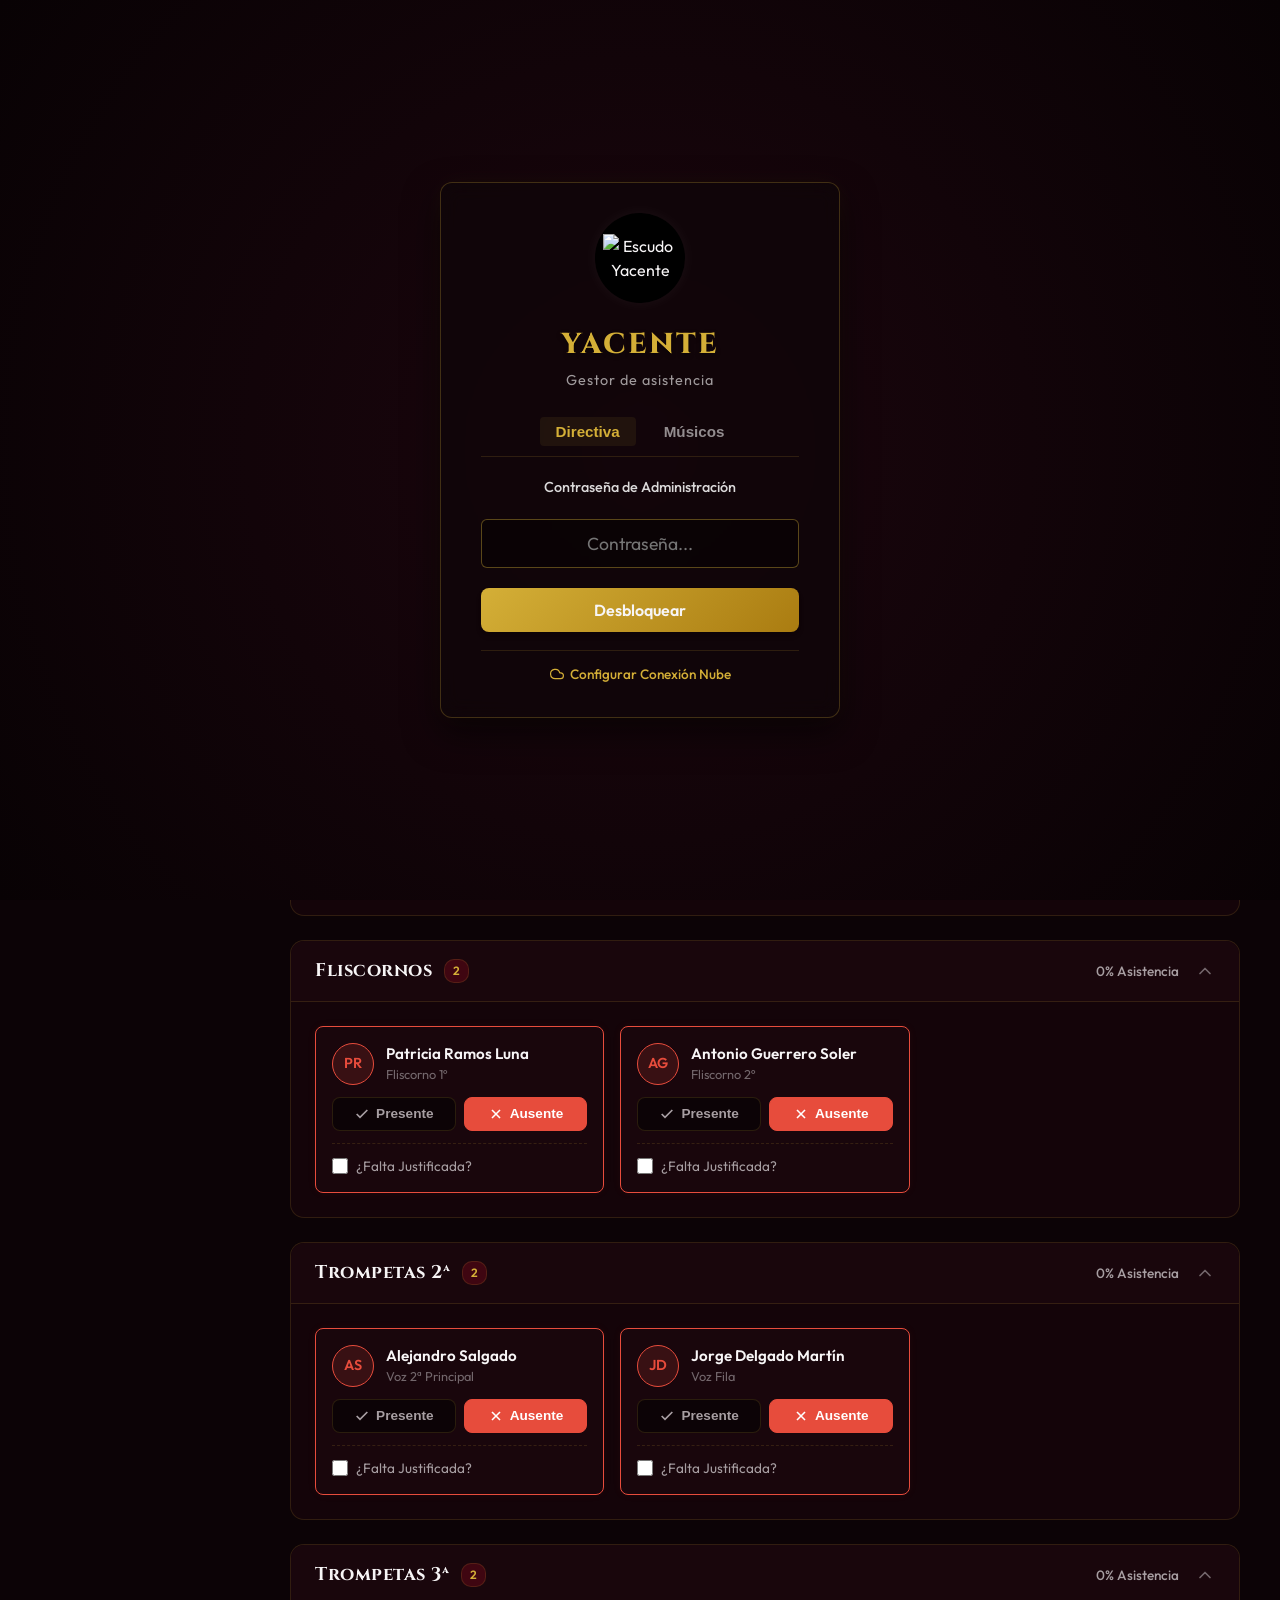
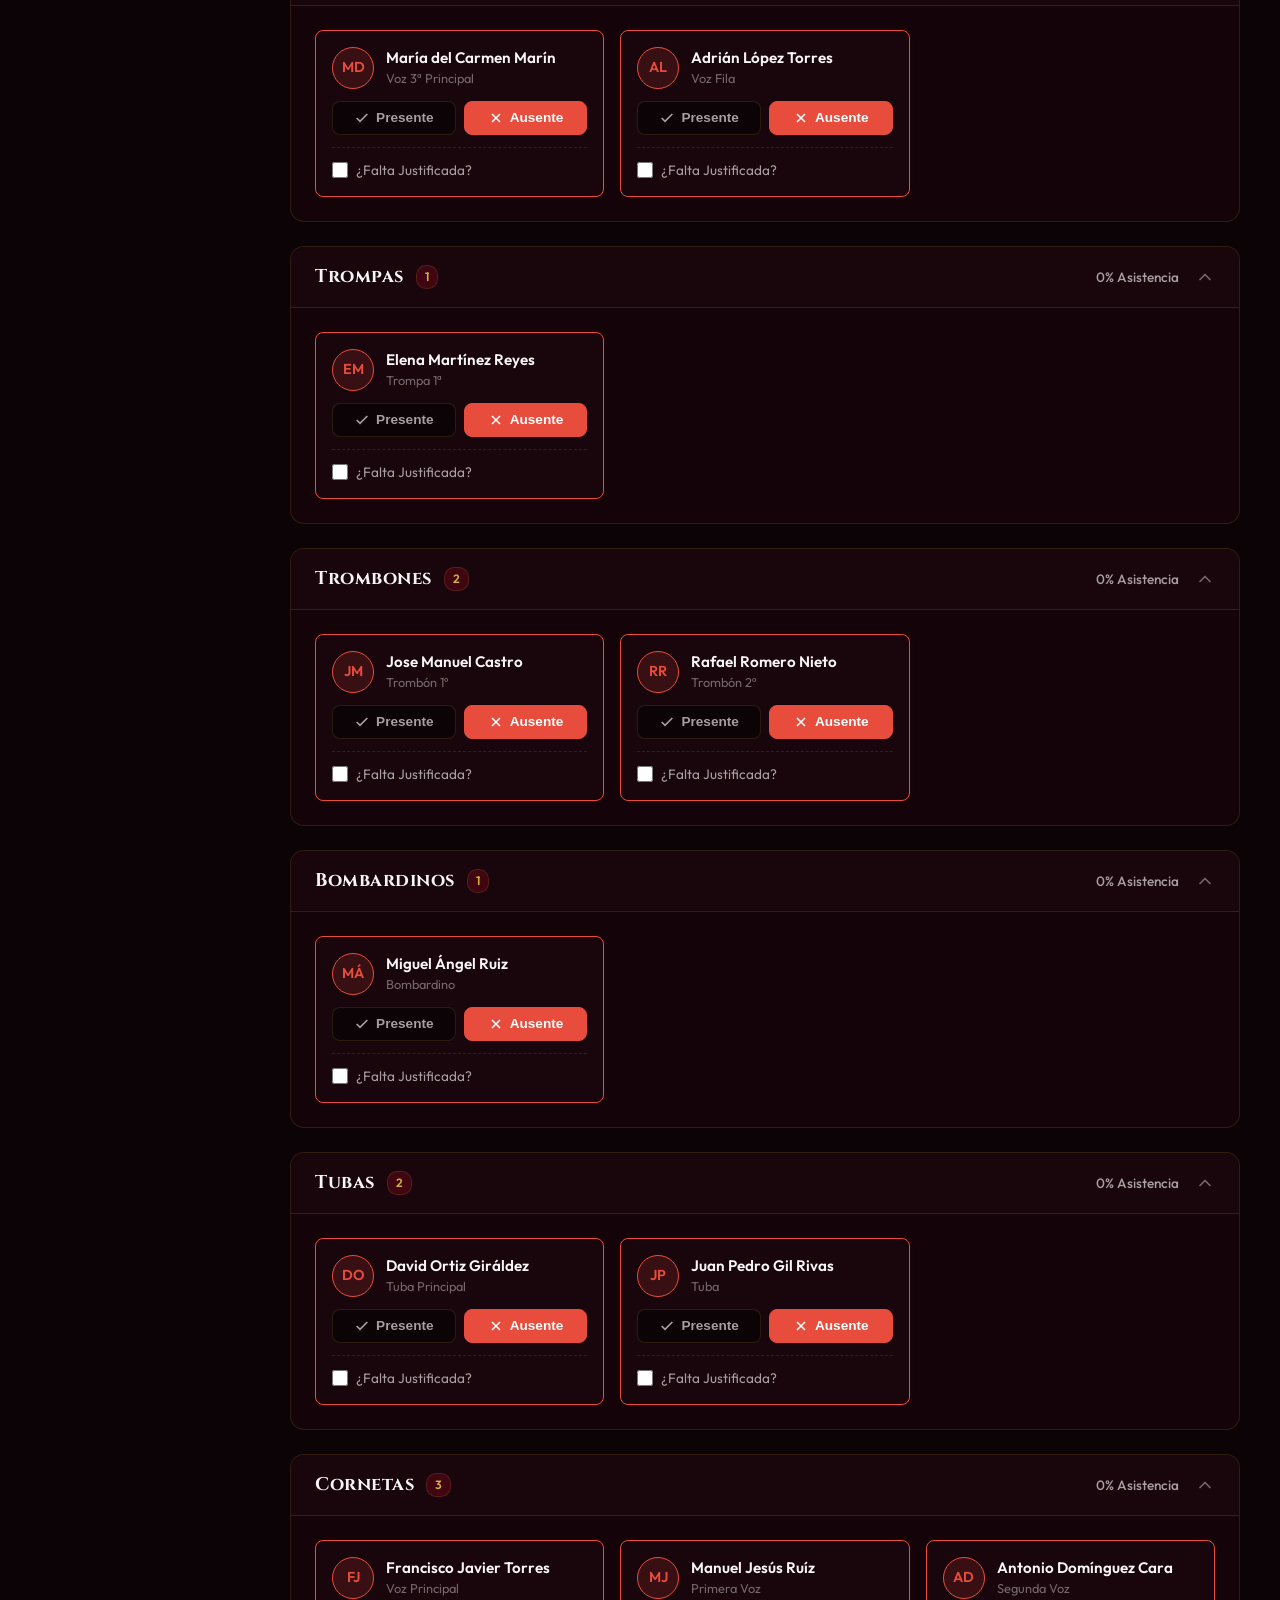
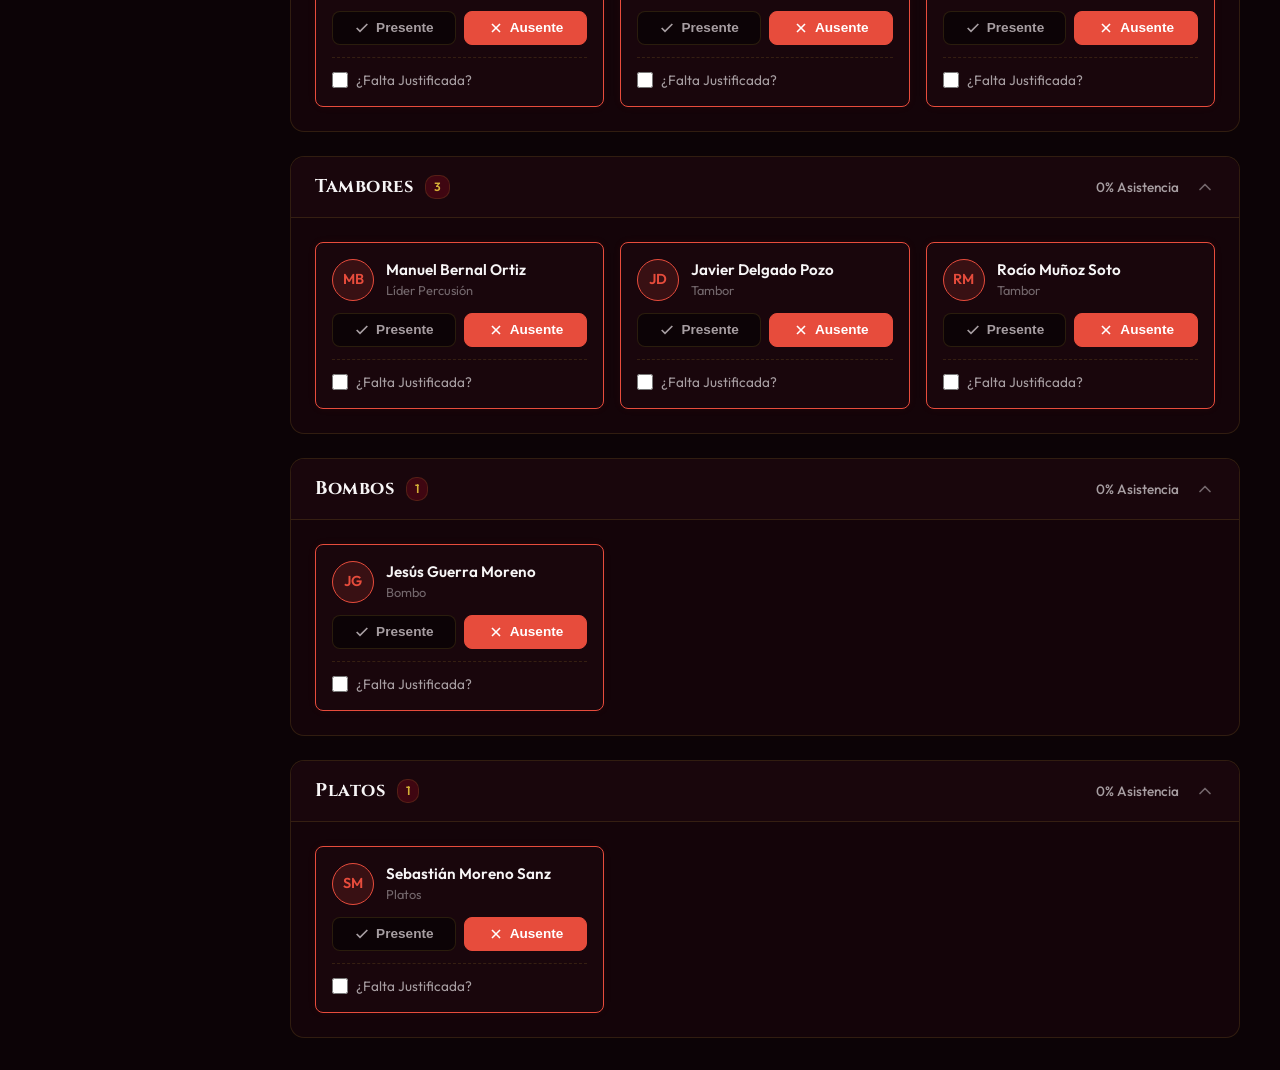
==== index.html @ 3861b9ca "Add files via upload" ====
<!DOCTYPE html>
<html lang="es">
<head>
    <meta charset="UTF-8">
    <meta name="viewport" content="width=device-width, initial-scale=1.0">
    <script>
        window.addEventListener('error', function(e) {
            if (window.location.protocol !== 'file:') {
                fetch('/log-error', {
                    method: 'POST',
                    headers: { 'Content-Type': 'text/plain' },
                    body: JSON.stringify({
                        type: 'error',
                        message: e.message,
                        source: e.filename,
                        lineno: e.lineno,
                        colno: e.colno,
                        error: e.error ? e.error.stack : null
                    })
                }).catch(function() {});
                
                function showBanner() {
                    var div = document.createElement('div');
                    div.style.position = 'fixed';
                    div.style.top = '0';
                    div.style.left = '0';
                    div.style.width = '100%';
                    div.style.backgroundColor = '#ff6b6b';
                    div.style.color = '#ffffff';
                    div.style.padding = '15px';
                    div.style.zIndex = '999999';
                    div.style.fontFamily = 'monospace';
                    div.style.fontSize = '12px';
                    div.style.boxShadow = '0 4px 10px rgba(0,0,0,0.5)';
                    div.innerHTML = '<strong>Error de JS:</strong> ' + e.message + ' en ' + e.filename + ':' + e.lineno + ':' + e.colno + '<br><pre style="margin-top:10px; max-height:150px; overflow:auto; white-space:pre-wrap;">' + (e.error ? e.error.stack : '') + '</pre>';
                    document.body.appendChild(div);
                }
                if (document.body) {
                    showBanner();
                } else {
                    window.addEventListener('DOMContentLoaded', showBanner);
                }
            }
        });
        window.addEventListener('unhandledrejection', function(e) {
            if (window.location.protocol !== 'file:') {
                fetch('/log-error', {
                    method: 'POST',
                    headers: { 'Content-Type': 'text/plain' },
                    body: JSON.stringify({
                        type: 'rejection',
                        message: 'Unhandled Rejection: ' + e.reason,
                        error: e.reason ? e.reason.stack : null
                    })
                }).catch(function() {});
                
                function showBanner() {
                    var div = document.createElement('div');
                    div.style.position = 'fixed';
                    div.style.top = '0';
                    div.style.left = '0';
                    div.style.width = '100%';
                    div.style.backgroundColor = '#e67e22';
                    div.style.color = '#ffffff';
                    div.style.padding = '15px';
                    div.style.zIndex = '999999';
                    div.style.fontFamily = 'monospace';
                    div.style.fontSize = '12px';
                    div.style.boxShadow = '0 4px 10px rgba(0,0,0,0.5)';
                    div.innerHTML = '<strong>Promesa Rechazada sin Manejar:</strong> ' + e.reason + '<br><pre style="margin-top:10px; max-height:150px; overflow:auto; white-space:pre-wrap;">' + (e.reason && e.reason.stack ? e.reason.stack : '') + '</pre>';
                    document.body.appendChild(div);
                }
                if (document.body) {
                    showBanner();
                } else {
                    window.addEventListener('DOMContentLoaded', showBanner);
                }
            }
        });
    </script>
    <title>Yacente - Gestor de asistencia</title>
    <meta name="description" content="Aplicación para la gestión integral de bandas de música de Semana Santa. Control de asistencia, plantilla y estadísticas.">
    
    <!-- PWA -->
    <link rel="manifest" href="manifest.json">
    <meta name="theme-color" content="#8B0000">
    <meta name="apple-mobile-web-app-capable" content="yes">
    <meta name="apple-mobile-web-app-status-bar-style" content="black-translucent">
    <meta name="apple-mobile-web-app-title" content="Yacente">
    <link rel="apple-touch-icon" href="icons/icon-192-rounded.png">
    <link rel="icon" type="image/png" sizes="192x192" href="icons/icon-192-rounded.png">
    <link rel="icon" type="image/png" sizes="512x512" href="icons/icon-512-rounded.png">
    
    <!-- Google Fonts -->
    <link rel="preconnect" href="https://fonts.googleapis.com">
    <link rel="preconnect" href="https://fonts.gstatic.com" crossorigin>
    <link href="https://fonts.googleapis.com/css2?family=Cinzel:wght@500;700;800&family=Outfit:wght@300;400;500;600;700&display=swap" rel="stylesheet">
    <link rel="stylesheet" href="style.css?v=233">
    
    <!-- Firebase SDK Compat -->
    <script src="https://www.gstatic.com/firebasejs/10.8.0/firebase-app-compat.js"></script>
    <script src="https://www.gstatic.com/firebasejs/10.8.0/firebase-firestore-compat.js"></script>
    <script src="https://www.gstatic.com/firebasejs/10.8.0/firebase-auth-compat.js"></script>

</head>
<body class="mobile-simplified-active">
    <!-- Pantalla de Bloqueo: Contraseña de Directiva -->
    <div id="lock-screen" class="lock-screen-overlay hidden">
        <div class="lock-card">
            <div class="lock-logo-container">
                <img src="icons/escudo.png" alt="Escudo Yacente" class="lock-logo">
            </div>
            <h2 class="lock-title">YACENTE</h2>
            <p class="lock-subtitle" id="lock-subtitle">Gestor de asistencia</p>
            
            <div class="login-tabs">
                <button type="button" class="login-tab active" id="tab-login-admin">Directiva</button>
                <button type="button" class="login-tab" id="tab-login-musico">Músicos</button>
            </div>
            
            <form id="form-lock-screen">
                <!-- Login Directiva (Admin) -->
                <div id="group-login-admin" class="login-fields-group">
                    <div class="form-group" style="margin-bottom: 20px;">
                        <label for="lock-password-input" style="color: rgba(255,255,255,0.85); text-align: center; display: block; margin-bottom: 12px; font-weight: 500;">Contraseña de Administración</label>
                        <input type="password" id="lock-password-input" placeholder="Contraseña..." required style="width: 100%; text-align: center; background-color: rgba(0,0,0,0.4); border-color: rgba(212,175,55,0.4); color: #fff; padding: 12px; font-size: 1.1rem; border-radius: 6px;">
                    </div>
                </div>

                <!-- Login Músico -->
                <div id="group-login-musico" class="login-fields-group hidden">
                    <div class="form-group" style="margin-bottom: 16px;">
                        <label for="login-musician-select" style="color: rgba(255,255,255,0.85); display: block; margin-bottom: 8px; font-weight: 500; font-size: 0.9rem;">Selecciona tu nombre</label>
                        <select id="login-musician-select" style="width: 100%; background-color: rgba(0,0,0,0.4); border: 1px solid rgba(212,175,55,0.4); color: #fff; padding: 12px; font-size: 1rem; border-radius: 6px; cursor: pointer; text-align-last: center;">
                            <option value="">-- Elige tu nombre --</option>
                        </select>
                    </div>
                    <div class="form-group" style="margin-bottom: 16px;">
                        <label for="login-musician-pin" style="color: rgba(255,255,255,0.85); display: block; margin-bottom: 8px; font-weight: 500; font-size: 0.9rem;">PIN de 4 dígitos</label>
                        <input type="password" id="login-musician-pin" maxlength="4" inputmode="numeric" placeholder="••••" style="width: 100%; text-align: center; background-color: rgba(0,0,0,0.4); border: 1px solid rgba(212,175,55,0.4); color: #fff; padding: 12px; font-size: 1.2rem; border-radius: 6px; letter-spacing: 4px;">
                    </div>
                    <div id="lock-help-msg" style="color: var(--text-muted); font-size: 0.72rem; text-align: center; margin-bottom: 12px; line-height: 1.3;">
                        Si es tu primera vez accediendo, el PIN de 4 dígitos que introduzcas se registrará como tu PIN personal.
                    </div>
                </div>

                <div id="lock-error-msg" class="lock-error hidden" style="color: #ff6b6b; font-size: 0.85rem; text-align: center; margin-bottom: 10px; font-weight: 500;">Contraseña incorrecta</div>
                
                <button type="submit" class="btn btn-primary" style="width: 100%; background: linear-gradient(135deg, #D4AF37, #AA7C11); border: none; font-weight: 600; padding: 12px; font-size: 1rem;">
                    Desbloquear
                </button>
            </form>
            <div style="margin-top: 18px; text-align: center; border-top: 1px solid rgba(212,175,55,0.15); padding-top: 12px;">
                <a href="#" id="btn-lock-configure-cloud" style="color: var(--color-gold); font-size: 0.85rem; text-decoration: none; font-weight: 500; display: inline-flex; align-items: center; justify-content: center; gap: 6px; transition: color 0.2s ease;">
                    <svg viewBox="0 0 24 24" width="14" height="14" fill="none" stroke="currentColor" stroke-width="2" stroke-linecap="round" stroke-linejoin="round" style="display: block;">
                        <path d="M18 10h-1.26A8 8 0 1 0 9 20h9a5 5 0 0 0 0-10z"></path>
                    </svg>
                    <span>Configurar Conexión Nube</span>
                </a>
            </div>
        </div>
    </div>
    <!-- App Container -->
    <div class="app-container">
        <!-- Sidebar Navigation -->
        <aside class="sidebar">
            <div class="sidebar-header">
                <div class="logo-icon">
                    <img src="icons/escudo.png" alt="Escudo Yacente" style="width: 85%; height: 85%; object-fit: contain;">
                </div>
                <div class="logo-text">
                    <h1>Yacente</h1>
                    <span>Registro de actividad</span>
                </div>
            </div>

            <nav class="sidebar-nav">
                <a href="#" class="nav-item active" data-target="section-pasar-lista">
                    <svg viewBox="0 0 24 24" width="20" height="20" fill="none" stroke="currentColor" stroke-width="2" stroke-linecap="round" stroke-linejoin="round">
                        <path d="M9 11l3 3L22 4"></path>
                        <path d="M21 12v7a2 2 0 0 1-2 2H5a2 2 0 0 1-2-2V5a2 2 0 0 1 2-2h11"></path>
                    </svg>
                    <span>Pasar Lista</span>
                </a>
                <a href="#" class="nav-item" data-target="section-calendario">
                    <svg viewBox="0 0 24 24" width="20" height="20" fill="none" stroke="currentColor" stroke-width="2" stroke-linecap="round" stroke-linejoin="round">
                        <rect x="3" y="4" width="18" height="18" rx="2" ry="2"></rect>
                        <line x1="16" y1="2" x2="16" y2="6"></line>
                        <line x1="8" y1="2" x2="8" y2="6"></line>
                        <line x1="3" y1="10" x2="21" y2="10"></line>
                    </svg>
                    <span>Calendario</span>
                </a>
                <a href="#" class="nav-item" data-target="section-ensayos">
                    <svg viewBox="0 0 24 24" width="20" height="20" fill="none" stroke="currentColor" stroke-width="2" stroke-linecap="round" stroke-linejoin="round">
                        <circle cx="12" cy="12" r="10"></circle>
                        <polyline points="12 6 12 12 16 14"></polyline>
                    </svg>
                    <span>Ensayos</span>
                </a>
                <a href="#" class="nav-item" data-target="section-actuaciones">
                    <svg viewBox="0 0 24 24" width="20" height="20" fill="none" stroke="currentColor" stroke-width="2" stroke-linecap="round" stroke-linejoin="round">
                        <polygon points="12 2 15.09 8.26 22 9.27 17 14.14 18.18 21.02 12 17.77 5.82 21.02 7 14.14 2 9.27 8.91 8.26 12 2"></polygon>
                    </svg>
                    <span>Actuaciones</span>
                </a>
                <a href="#" class="nav-item" data-target="section-plantilla">
                    <svg viewBox="0 0 24 24" width="20" height="20" fill="none" stroke="currentColor" stroke-width="2" stroke-linecap="round" stroke-linejoin="round">
                        <path d="M17 21v-2a4 4 0 0 0-4-4H5a4 4 0 0 0-4 4v2"></path>
                        <circle cx="9" cy="7" r="4"></circle>
                        <path d="M23 21v-2a4 4 0 0 0-3-3.87"></path>
                        <path d="M16 3.13a4 4 0 0 1 0 7.75"></path>
                    </svg>
                    <span>Plantilla</span>
                </a>
                <a href="#" class="nav-item" data-target="section-marchas">
                    <svg viewBox="0 0 24 24" width="20" height="20" fill="none" stroke="currentColor" stroke-width="2" stroke-linecap="round" stroke-linejoin="round">
                        <path d="M9 18V5l12-2v13"></path>
                        <circle cx="6" cy="18" r="3"></circle>
                        <circle cx="18" cy="16" r="3"></circle>
                    </svg>
                    <span>Repertorio</span>
                </a>
                <a href="#" class="nav-item" data-target="section-estadisticas">
                    <svg viewBox="0 0 24 24" width="20" height="20" fill="none" stroke="currentColor" stroke-width="2" stroke-linecap="round" stroke-linejoin="round">
                        <line x1="18" y1="20" x2="18" y2="10"></line>
                        <line x1="12" y1="20" x2="12" y2="4"></line>
                        <line x1="6" y1="20" x2="6" y2="14"></line>
                    </svg>
                    <span>Estadísticas</span>
                </a>
                <a href="#" class="nav-item" data-target="section-ajustes">
                    <svg viewBox="0 0 24 24" width="20" height="20" fill="none" stroke="currentColor" stroke-width="2" stroke-linecap="round" stroke-linejoin="round">
                        <circle cx="12" cy="12" r="3"></circle>
                        <path d="M19.4 15a1.65 1.65 0 0 0 .33 1.82l.06.06a2 2 0 1 1-2.83 2.83l-.06-.06a1.65 1.65 0 0 0-1.82-.33 1.65 1.65 0 0 0-1 1.51V21a2 2 0 0 1-4 0v-.09A1.65 1.65 0 0 0 9 19.4a1.65 1.65 0 0 0-1.82.33l-.06.06a2 2 0 1 1-2.83-2.83l.06-.06a1.65 1.65 0 0 0 .33-1.82 1.65 1.65 0 0 0-1.51-1H3a2 2 0 0 1 0-4h.09A1.65 1.65 0 0 0 4.6 9a1.65 1.65 0 0 0-.33-1.82l-.06-.06a2 2 0 1 1 2.83-2.83l.06.06a1.65 1.65 0 0 0 1.82.33H9a1.65 1.65 0 0 0 1-1.51V3a2 2 0 0 1 4 0v.09a1.65 1.65 0 0 0 1 1.51 1.65 1.65 0 0 0 1.82-.33l.06-.06a2 2 0 1 1 2.83 2.83l-.06.06a1.65 1.65 0 0 0-.33 1.82V9a1.65 1.65 0 0 0 1.51 1H21a2 2 0 0 1 0 4h-.09a1.65 1.65 0 0 0-1.51 1z"></path>
                    </svg>
                    <span>Ajustes</span>
                </a>
                <a href="#" class="nav-item" id="btn-logout-nav-admin" style="color: var(--color-absent);">
                    <svg viewBox="0 0 24 24" width="20" height="20" fill="none" stroke="currentColor" stroke-width="2" stroke-linecap="round" stroke-linejoin="round">
                        <path d="M9 21H5a2 2 0 0 1-2-2V5a2 2 0 0 1 2-2h4"></path>
                        <polyline points="16 17 21 12 16 7"></polyline>
                        <line x1="21" y1="12" x2="9" y2="12"></line>
                    </svg>
                    <span>Salir</span>
                </a>
            </nav>

            <div class="sidebar-footer">
                <div class="theme-toggle">
                    <span class="theme-toggle-label">Modo Oscuro</span>
                    <label class="switch">
                        <input type="checkbox" id="theme-switch" checked>
                        <span class="slider round"></span>
                    </label>
                </div>
                <button id="btn-logout-sidebar-admin" class="btn btn-secondary btn-sm" style="width: 100%; display: flex; align-items: center; justify-content: center; gap: 8px; color: var(--color-absent); border-color: rgba(231,76,60,0.25); background: rgba(231,76,60,0.05); margin-bottom: 12px; font-size: 0.8rem; font-weight: 600; padding: 8px 12px; border-radius: 6px; cursor: pointer; transition: all 0.2s ease;">
                    <svg viewBox="0 0 24 24" width="14" height="14" fill="none" stroke="currentColor" stroke-width="2" stroke-linecap="round" stroke-linejoin="round" style="margin: 0;">
                        <path d="M9 21H5a2 2 0 0 1-2-2V5a2 2 0 0 1 2-2h4"></path>
                        <polyline points="16 17 21 12 16 7"></polyline>
                        <line x1="21" y1="12" x2="9" y2="12"></line>
                    </svg>
                    Cerrar Sesión
                </button>
                <div class="app-version">v1.2.0</div>
            </div>
        </aside>

        <!-- Main Content Wrapper -->
        <main class="main-content">
            <!-- Header -->
            <header class="content-header">
                <div class="header-title-container" style="display: flex; align-items: center; gap: 24px; flex-wrap: wrap;">
                    <div>
                        <h2 id="page-title" style="margin: 0;">Asistencia</h2>
                        <p id="page-subtitle" class="text-muted" style="margin: 4px 0 0 0;">Control diario de músicos por sección</p>
                    </div>
                    
                    <!-- Candle Easter Egg / Tribute -->
                    <div id="candle-tribute-container" class="hidden" style="position: relative; width: 50px; height: 100px; display: inline-flex; align-items: center; justify-content: center; flex-shrink: 0;">
                        <svg id="candle-icon" viewBox="0 0 40 80" width="50" height="100" style="cursor: pointer; overflow: visible; filter: drop-shadow(0 2px 8px rgba(0,0,0,0.6)); flex-shrink: 0;">
                            <defs>
                                <linearGradient id="wax-grad" x1="0%" y1="0%" x2="100%" y2="0%">
                                    <stop offset="0%" stop-color="#fff8eb"/>
                                    <stop offset="30%" stop-color="#fffdf7"/>
                                    <stop offset="70%" stop-color="#fffaed"/>
                                    <stop offset="100%" stop-color="#ebd5b0"/>
                                </linearGradient>
                                <radialGradient id="flame-glow" cx="50%" cy="50%" r="50%">
                                    <stop offset="0%" stop-color="rgba(255, 240, 200, 1)"/>
                                    <stop offset="40%" stop-color="rgba(255, 140, 0, 0.8)"/>
                                    <stop offset="100%" stop-color="rgba(255, 80, 0, 0)"/>
                                </radialGradient>
                                <radialGradient id="flame-grad" cx="50%" cy="50%" r="50%">
                                    <stop offset="0%" stop-color="#ffffff"/>
                                    <stop offset="35%" stop-color="#fffae0"/>
                                    <stop offset="70%" stop-color="#ffbc00"/>
                                    <stop offset="100%" stop-color="#ff3c00"/>
                                </radialGradient>
                            </defs>
                            <!-- Glowing halo behind flame when lit -->
                            <circle id="flame-halo" class="hidden" cx="20" cy="18" r="30" fill="url(#flame-glow)" opacity="0.8" style="mix-blend-mode: screen; transition: opacity 0.5s ease;"/>
                            <!-- Candle Body (Wax) -->
                            <rect x="14" y="35" width="12" height="45" rx="3" fill="url(#wax-grad)" stroke="#d4af37" stroke-width="1.5"/>
                            <!-- Wick -->
                            <line x1="20" y1="35" x2="20" y2="28" stroke="#222" stroke-width="2" stroke-linecap="round"/>
                            <!-- Candle Flame -->
                            <path id="candle-flame" class="hidden" d="M20,4 Q26,14 20,28 Q14,14 20,4 Z" fill="url(#flame-grad)" style="filter: drop-shadow(0 0 6px #ff7700); transform-origin: 20px 28px; animation: flicker 1.8s infinite alternate ease-in-out;"/>
                        </svg>
                        <div id="candle-tribute-phrase" class="hidden tribute-phrase-box">
                            El esfuerzo invisible de hoy, es el éxito visible del mañana
                        </div>
                    </div>
                </div>
                <div class="header-actions" style="display: flex; align-items: center; gap: 10px; flex-wrap: wrap;">
                    <!-- Date Selector (Only visible in Pasar Lista) -->
                    <div class="date-picker-container" id="header-date-container">
                        <svg class="calendar-icon" viewBox="0 0 24 24" width="16" height="16" fill="none" stroke="currentColor" stroke-width="2">
                            <rect x="3" y="4" width="18" height="18" rx="2" ry="2"></rect>
                            <line x1="16" y1="2" x2="16" y2="6"></line>
                            <line x1="8" y1="2" x2="8" y2="6"></line>
                            <line x1="3" y1="10" x2="21" y2="10"></line>
                        </svg>
                        <input type="date" id="attendance-date" class="date-input">
                    </div>
                    <select id="attendance-session-select" class="filter-select hidden" style="height: 38px; border-radius: 6px; border-color: var(--border-color); background-color: var(--bg-secondary); color: var(--text-primary); font-size: 0.8rem; padding: 0 10px; width: auto; max-width: 160px; margin: 0; outline: none; box-shadow: var(--shadow-sm); cursor: pointer;">
                        <!-- Populated dynamically by JS -->
                    </select>
                    <span id="attendance-session-badge" style="padding: 6px 12px; border-radius: 6px; font-size: 0.8rem; font-weight: 600; display: inline-flex; align-items: center; justify-content: center; height: 38px; border: 1px solid var(--border-color); background-color: var(--bg-secondary); color: var(--text-primary); box-sizing: border-box; transition: all 0.2s ease;">
                        Cargando...
                    </span>
                    <button id="btn-configure-session" class="btn btn-secondary btn-sm" style="width: 38px; height: 38px; border-radius: 6px; display: inline-flex; align-items: center; justify-content: center; padding: 0; margin: 0; border-color: rgba(212, 175, 55, 0.25); color: var(--color-gold);" title="Configurar Sesión">
                        <svg viewBox="0 0 24 24" width="16" height="16" fill="none" stroke="currentColor" stroke-width="2" style="margin: 0;">
                            <path d="M12 20h9"></path>
                            <path d="M16.5 3.5a2.121 2.121 0 1 1 3 3L7 19l-4 1 1-4L16.5 3.5z"></path>
                        </svg>
                    </button>
                </div>
            </header>

            <!-- Section: Pasar Lista -->
            <section id="section-pasar-lista" class="app-section active">
                <!-- Stats Summary Ribbon -->
                <div class="stats-ribbon">
                    <div class="stat-card">
                        <div class="stat-icon present">
                            <svg viewBox="0 0 24 24" width="24" height="24" fill="none" stroke="currentColor" stroke-width="2">
                                <path d="M22 11.08V12a10 10 0 1 1-5.93-9.14"></path>
                                <polyline points="22 4 12 14.01 9 11.01"></polyline>
                            </svg>
                        </div>
                        <div class="stat-info">
                            <span class="stat-value" id="stats-present">0</span>
                            <span class="stat-label">Presentes</span>
                        </div>
                    </div>
                    <div class="stat-card">
                        <div class="stat-icon absent-unjustified">
                            <svg viewBox="0 0 24 24" width="24" height="24" fill="none" stroke="currentColor" stroke-width="2">
                                <circle cx="12" cy="12" r="10"></circle>
                                <line x1="15" y1="9" x2="9" y2="15"></line>
                                <line x1="9" y1="9" x2="15" y2="15"></line>
                            </svg>
                        </div>
                        <div class="stat-info">
                            <span class="stat-value" id="stats-absent-unjustified">0</span>
                            <span class="stat-label">Ausencias No Just.</span>
                        </div>
                    </div>
                    <div class="stat-card">
                        <div class="stat-icon absent-justified">
                            <svg viewBox="0 0 24 24" width="24" height="24" fill="none" stroke="currentColor" stroke-width="2">
                                <path d="M10.29 3.86L1.82 18a2 2 0 0 0 1.71 3h16.94a2 2 0 0 0 1.71-3L13.71 3.86a2 2 0 0 0-3.42 0z"></path>
                                <line x1="12" y1="9" x2="12" y2="13"></line>
                                <line x1="12" y1="17" x2="12.01" y2="17"></line>
                            </svg>
                        </div>
                        <div class="stat-info">
                            <span class="stat-value" id="stats-absent-justified">0</span>
                            <span class="stat-label">Justificadas</span>
                        </div>
                    </div>
                    <div class="stat-card">
                        <div class="stat-icon ratio">
                            <svg viewBox="0 0 24 24" width="24" height="24" fill="none" stroke="currentColor" stroke-width="2">
                                <circle cx="12" cy="12" r="10"></circle>
                                <polyline points="12 6 12 12 16 14"></polyline>
                            </svg>
                        </div>
                        <div class="stat-info">
                            <span class="stat-value" id="stats-ratio">0%</span>
                            <span class="stat-label">Ratio de Asistencia</span>
                        </div>
                    </div>
                </div>

                <!-- Filters & Search Toolbar -->
                <div class="toolbar">
                    <div class="search-box">
                        <svg class="search-icon" viewBox="0 0 24 24" width="16" height="16" fill="none" stroke="currentColor" stroke-width="2">
                            <circle cx="11" cy="11" r="8"></circle>
                            <line x1="21" y1="21" x2="16.65" y2="16.65"></line>
                        </svg>
                        <input type="text" id="search-musician" placeholder="Buscar músico por nombre o instrumento...">
                    </div>
                    <div class="toolbar-actions">
                        <button id="btn-collapse-all" class="btn btn-secondary btn-sm">Colapsar todo</button>
                        <button id="btn-expand-all" class="btn btn-secondary btn-sm">Expandir todo</button>
                        <button id="btn-reset-attendance" class="btn btn-secondary btn-sm" style="color: var(--color-absent);">Resetear Lista</button>

                    </div>
                </div>

                <!-- Marchas Ensayadas Hoy Container -->
                <div class="card" id="rehearsal-marchas-card" style="margin-bottom: 24px; padding: 16px;">
                    <div style="display: flex; justify-content: space-between; align-items: center; margin-bottom: 12px; flex-wrap: wrap; gap: 10px;">
                        <h3 style="margin: 0; font-family: inherit; font-size: 1.05rem; display: flex; align-items: center; gap: 8px; color: var(--color-gold);">
                            <svg viewBox="0 0 24 24" width="18" height="18" fill="none" stroke="currentColor" stroke-width="2" stroke-linecap="round" stroke-linejoin="round">
                                <path d="M9 18V5l12-2v13"></path>
                                <circle cx="6" cy="18" r="3"></circle>
                                <circle cx="18" cy="16" r="3"></circle>
                            </svg>
                            Marchas ensayadas
                        </h3>
                        <div style="display: flex; gap: 8px; align-items: center; min-width: 280px; flex: 1; max-width: 450px;">
                            <select id="select-add-marcha-today" class="filter-select" style="margin: 0; flex: 1; font-size: 0.85rem; padding: 6px 12px; height: 38px; border-radius: 6px;">
                                <option value="" disabled selected>Selecciona marcha ensayada...</option>
                                <!-- Populated dynamically -->
                            </select>
                            <button id="btn-add-marcha-today" class="btn btn-primary" style="padding: 0 16px; font-size: 0.85rem; height: 38px; border-radius: 6px; display: inline-flex; align-items: center; justify-content: center;">Añadir</button>
                        </div>
                    </div>
                    
                    <div id="rehearsal-marchas-list" style="display: flex; flex-wrap: wrap; gap: 8px; align-items: center; min-height: 32px;">
                        <!-- List of badges representing marchas ensayadas -->
                        <span class="text-muted" style="font-size: 0.85rem; font-style: italic;">No se han registrado marchas para el día de hoy. Elige una del repertorio y añádela.</span>
                    </div>
                </div>

                <!-- Musicians Attendance Container (Grouped by Instrument) -->
                <div id="instruments-container" class="instruments-grid-wrapper">
                    <div class="loading-state">
                        <div class="spinner"></div>
                        <p>Cargando plantilla...</p>
                    </div>
                </div>
            </section>

            <!-- Section: Ensayos -->
            <section id="section-ensayos" class="app-section">
                <div class="toolbar">
                    <h3 style="font-family: inherit; font-size: 1.15rem; margin-bottom: 0;">Historial de Ensayos Registrados</h3>
                    <button class="btn btn-primary" id="btn-add-rehearsal">
                        <svg viewBox="0 0 24 24" width="16" height="16" fill="none" stroke="currentColor" stroke-width="2" style="margin-right: 8px;">
                            <line x1="12" y1="5" x2="12" y2="19"></line>
                            <line x1="5" y1="12" x2="19" y2="12"></line>
                        </svg>
                        Crear Ensayo
                    </button>
                </div>

                <!-- Filtros de Ensayos -->
                <div class="period-filter-card" style="margin-bottom: 16px;">
                    <div class="filter-header">
                        <svg viewBox="0 0 24 24" width="18" height="18" fill="none" stroke="currentColor" stroke-width="2">
                            <polygon points="22 3 2 3 10 12.46 10 19 14 21 14 12.46 22 3"></polygon>
                        </svg>
                        <span>Filtros</span>
                    </div>
                    <div class="filter-controls">
                        <div class="filter-control-group">
                            <label for="rehearsals-filter-year">Año</label>
                            <select id="rehearsals-filter-year" class="filter-select">
                                <option value="all">Todos</option>
                                <option value="2025">2025</option>
                                <option value="2026" selected>2026</option>
                            </select>
                        </div>
                        <div class="filter-control-group">
                            <label for="rehearsals-filter-month">Mes</label>
                            <select id="rehearsals-filter-month" class="filter-select">
                                <option value="all" selected>Todos</option>
                                <option value="0">Enero</option>
                                <option value="1">Febrero</option>
                                <option value="2">Marzo</option>
                                <option value="3">Abril</option>
                                <option value="4">Mayo</option>
                                <option value="5">Junio</option>
                                <option value="6">Julio</option>
                                <option value="7">Agosto</option>
                                <option value="8">Septiembre</option>
                                <option value="9">Octubre</option>
                                <option value="10">Noviembre</option>
                                <option value="11">Diciembre</option>
                            </select>
                        </div>
                    </div>
                </div>

                <div class="card card-table">
                    <div class="table-responsive">
                        <table class="data-table">
                            <thead>
                                <tr>
                                    <th style="white-space: nowrap;">Fecha</th>
                                    <th style="white-space: nowrap;">Lugar</th>
                                    <th style="white-space: nowrap;">Tipo</th>
                                    <th>Músicos Presentes</th>
                                    <th>Ausencias</th>
                                    <th>% Asistencia</th>
                                    <th>Acciones</th>
                                </tr>
                            </thead>
                            <tbody id="ensayos-table-body">
                                <!-- Dynamic rows -->
                            </tbody>
                        </table>
                    </div>
                    <div id="ensayos-empty" class="empty-state hidden">
                        <p class="text-muted">No se han registrado ensayos. Haz clic en "Crear Ensayo" para iniciar uno.</p>
                    </div>
                </div>
            </section>

            <!-- Section: Actuaciones -->
            <section id="section-actuaciones" class="app-section">
                <div class="toolbar">
                    <h3 style="font-family: inherit; font-size: 1.15rem; margin-bottom: 0;">Historial de Actuaciones</h3>
                    <button class="btn btn-primary" id="btn-add-actuacion">
                        <svg viewBox="0 0 24 24" width="16" height="16" fill="none" stroke="currentColor" stroke-width="2" style="margin-right: 8px;">
                            <line x1="12" y1="5" x2="12" y2="19"></line>
                            <line x1="5" y1="12" x2="19" y2="12"></line>
                        </svg>
                        Crear Actuación
                    </button>
                </div>

                <!-- Filtros de Actuaciones -->
                <div class="period-filter-card" style="margin-bottom: 16px;">
                    <div class="filter-header">
                        <svg viewBox="0 0 24 24" width="18" height="18" fill="none" stroke="currentColor" stroke-width="2">
                            <polygon points="22 3 2 3 10 12.46 10 19 14 21 14 12.46 22 3"></polygon>
                        </svg>
                        <span>Filtros</span>
                    </div>
                    <div class="filter-controls">
                        <div class="filter-control-group">
                            <label for="actuaciones-filter-year">Año</label>
                            <select id="actuaciones-filter-year" class="filter-select">
                                <option value="all">Todos</option>
                                <option value="2025">2025</option>
                                <option value="2026" selected>2026</option>
                            </select>
                        </div>
                        <div class="filter-control-group">
                            <label for="actuaciones-filter-month">Mes</label>
                            <select id="actuaciones-filter-month" class="filter-select">
                                <option value="all" selected>Todos</option>
                                <option value="0">Enero</option>
                                <option value="1">Febrero</option>
                                <option value="2">Marzo</option>
                                <option value="3">Abril</option>
                                <option value="4">Mayo</option>
                                <option value="5">Junio</option>
                                <option value="6">Julio</option>
                                <option value="7">Agosto</option>
                                <option value="8">Septiembre</option>
                                <option value="9">Octubre</option>
                                <option value="10">Noviembre</option>
                                <option value="11">Diciembre</option>
                            </select>
                        </div>
                    </div>
                </div>

                <div class="card card-table">
                    <div class="table-responsive">
                        <table class="data-table">
                            <thead>
                                <tr>
                                    <th style="white-space: nowrap;">Fecha</th>
                                    <th style="white-space: nowrap;">Actuación</th>
                                    <th style="white-space: nowrap;">Músicos</th>
                                    <th style="white-space: nowrap;">Ausencias</th>
                                    <th style="white-space: nowrap;">% Asistencia</th>
                                    <th style="white-space: nowrap;">Acciones</th>
                                </tr>
                            </thead>
                            <tbody id="actuaciones-table-body">
                                <!-- Dynamic rows -->
                            </tbody>
                        </table>
                    </div>
                    <div id="actuaciones-empty" class="empty-state hidden">
                        <p class="text-muted">No se han registrado actuaciones. Haz clic en "Crear Actuación" para registrar una.</p>
                    </div>
                </div>
            </section>

            <!-- Section: Plantilla -->
            <section id="section-plantilla" class="app-section">
                <div class="toolbar">
                    <div class="search-box">
                        <svg class="search-icon" viewBox="0 0 24 24" width="16" height="16" fill="none" stroke="currentColor" stroke-width="2">
                            <circle cx="11" cy="11" r="8"></circle>
                            <line x1="21" y1="21" x2="16.65" y2="16.65"></line>
                        </svg>
                        <input type="text" id="search-plantilla" placeholder="Buscar en plantilla...">
                    </div>
                    <button class="btn btn-primary" id="btn-add-musician">
                        <svg viewBox="0 0 24 24" width="16" height="16" fill="none" stroke="currentColor" stroke-width="2" style="margin-right: 8px;">
                            <line x1="12" y1="5" x2="12" y2="19"></line>
                            <line x1="5" y1="12" x2="19" y2="12"></line>
                        </svg>
                        Añadir Músico
                    </button>
                </div>

                <!-- Plantilla Grouped Container (Grouped by Voice Section) -->
                <div id="plantilla-grouped-container" class="plantilla-groups-wrapper">
                    <!-- Dynamic grouped blocks will be generated here by app.js -->
                    <div class="loading-state">
                        <div class="spinner"></div>
                        <p>Cargando plantilla...</p>
                    </div>
                </div>
            </section>

            <!-- Section: Marchas -->
            <section id="section-marchas" class="app-section">
                <div class="toolbar" style="gap: 8px; flex-wrap: wrap;">
                    <div class="search-box" style="flex: 1; min-width: 150px;">
                        <svg class="search-icon" viewBox="0 0 24 24" width="16" height="16" fill="none" stroke="currentColor" stroke-width="2">
                            <circle cx="11" cy="11" r="8"></circle>
                            <line x1="21" y1="21" x2="16.65" y2="16.65"></line>
                        </svg>
                        <input type="text" id="search-marcha" placeholder="Buscar marcha por nombre..." style="width: 100%;">
                    </div>
                    <div style="display: flex; gap: 6px; align-items: center; flex-wrap: wrap;">
                        <button id="btn-view-list" class="btn btn-secondary" style="height: 38px; border-radius: 6px; padding: 0 12px; margin: 0; font-size: 0.82rem; display: flex; align-items: center; gap: 6px;">
                            <svg viewBox="0 0 24 24" width="14" height="14" fill="none" stroke="currentColor" stroke-width="2" stroke-linecap="round" stroke-linejoin="round">
                                <line x1="8" y1="6" x2="21" y2="6"></line>
                                <line x1="8" y1="12" x2="21" y2="12"></line>
                                <line x1="8" y1="18" x2="21" y2="18"></line>
                                <line x1="3" y1="6" x2="3.01" y2="6"></line>
                                <line x1="3" y1="12" x2="3.01" y2="12"></line>
                                <line x1="3" y1="18" x2="3.01" y2="18"></line>
                            </svg>
                            <span>Alfabético</span>
                        </button>
                        <button id="btn-view-difficulty" class="btn btn-secondary" style="height: 38px; border-radius: 6px; padding: 0 12px; margin: 0; font-size: 0.82rem; display: flex; align-items: center; gap: 6px;">
                            <svg viewBox="0 0 24 24" width="14" height="14" fill="none" stroke="currentColor" stroke-width="2" stroke-linecap="round" stroke-linejoin="round">
                                <line x1="18" y1="20" x2="18" y2="10"></line>
                                <line x1="12" y1="20" x2="12" y2="4"></line>
                                <line x1="6" y1="20" x2="6" y2="14"></line>
                            </svg>
                            <span>Dificultad</span>
                        </button>
                        <button id="btn-view-status" class="btn btn-secondary" style="height: 38px; border-radius: 6px; padding: 0 12px; margin: 0; font-size: 0.82rem; display: flex; align-items: center; gap: 6px;">
                            <svg viewBox="0 0 24 24" width="14" height="14" fill="none" stroke="currentColor" stroke-width="2" stroke-linecap="round" stroke-linejoin="round">
                                <rect x="3" y="3" width="7" height="9"></rect>
                                <rect x="14" y="3" width="7" height="5"></rect>
                                <rect x="14" y="12" width="7" height="9"></rect>
                                <rect x="3" y="16" width="7" height="5"></rect>
                            </svg>
                            <span>Estado</span>
                        </button>
                        <button class="btn btn-primary" id="btn-add-marcha" style="height: 38px; font-size: 0.82rem; padding: 0 12px; margin-left: 4px;">
                            <svg viewBox="0 0 24 24" width="14" height="14" fill="none" stroke="currentColor" stroke-width="2" style="margin-right: 6px;">
                                <line x1="12" y1="5" x2="12" y2="19"></line>
                                <line x1="5" y1="12" x2="19" y2="12"></line>
                            </svg>
                            Añadir Marcha
                        </button>
                    </div>
                </div>

                <div class="card" style="padding: 12px 16px;">
                    <div id="marchas-grid-container" class="marchas-grid">
                        <!-- Populated dynamically by app.js -->
                    </div>
                    
                    <div id="marchas-status-columns" class="marchas-status-columns hidden">
                        <!-- Column 1: Bien trabajadas -->
                        <div class="status-column">
                            <h4 class="status-column-header status-green-border">🟢 Bien trabajadas</h4>
                            <div id="column-green-list" class="status-column-list"></div>
                        </div>
                        
                        <!-- Column 2: En proceso -->
                        <div class="status-column">
                            <h4 class="status-column-header status-yellow-border">🟡 En proceso</h4>
                            <div id="column-yellow-list" class="status-column-list"></div>
                        </div>
                        
                        <!-- Column 3: Por trabajar -->
                        <div class="status-column">
                            <h4 class="status-column-header status-red-border">🔴 Por trabajar</h4>
                            <div id="column-red-list" class="status-column-list"></div>
                        </div>
                    </div>

                    <div id="marchas-difficulty-columns" class="marchas-difficulty-columns hidden">
                        <!-- Nivel 1 -->
                        <div class="difficulty-box difficulty-level-1">
                            <h4 class="difficulty-box-header">Nivel 1</h4>
                            <div id="column-diff-1-list" class="difficulty-box-list"></div>
                        </div>
                        
                        <!-- Nivel 2 -->
                        <div class="difficulty-box difficulty-level-2">
                            <h4 class="difficulty-box-header">Nivel 2</h4>
                            <div id="column-diff-2-list" class="difficulty-box-list"></div>
                        </div>
                        
                        <!-- Nivel 3 -->
                        <div class="difficulty-box difficulty-level-3">
                            <h4 class="difficulty-box-header">Nivel 3</h4>
                            <div id="column-diff-3-list" class="difficulty-box-list"></div>
                        </div>

                        <!-- Nivel 4 -->
                        <div class="difficulty-box difficulty-level-4">
                            <h4 class="difficulty-box-header">Nivel 4</h4>
                            <div id="column-diff-4-list" class="difficulty-box-list"></div>
                        </div>

                        <!-- Nivel 5 -->
                        <div class="difficulty-box difficulty-level-5">
                            <h4 class="difficulty-box-header">Nivel 5</h4>
                            <div id="column-diff-5-list" class="difficulty-box-list"></div>
                        </div>
                    </div>

                    <div id="marchas-empty" class="empty-state hidden">
                        <p class="text-muted" style="text-align: center; padding: 20px 0; margin: 0;">No se han registrado marchas en el repertorio. Haz clic en "Añadir Marcha" para empezar.</p>
                    </div>
                </div>
            </section>

            <!-- Section: Estadísticas -->
            <section id="section-estadisticas" class="app-section">
                <!-- Period Filter Bar -->
                <div class="period-filter-card" style="padding: 10px 18px; margin-bottom: 16px;">
                    <div class="filter-header">
                        <svg viewBox="0 0 24 24" width="18" height="18" fill="none" stroke="currentColor" stroke-width="2">
                            <polygon points="22 3 2 3 10 12.46 10 19 14 21 14 12.46 22 3"></polygon>
                        </svg>
                        <span>Filtros</span>
                    </div>
                    <div class="filter-controls">
                        <div class="filter-control-group">
                            <label for="filter-year">Año</label>
                            <select id="filter-year" class="filter-select">
                                <option value="all">Todos los años</option>
                                <option value="2026" selected>2026</option>
                            </select>
                        </div>
                        <div class="filter-control-group">
                            <label for="filter-month">Mes</label>
                            <select id="filter-month" class="filter-select">
                                <option value="all" selected>Todos los meses</option>
                                <option value="0">Enero</option>
                                <option value="1">Febrero</option>
                                <option value="2">Marzo</option>
                                <option value="3">Abril</option>
                                <option value="4">Mayo</option>
                                <option value="5">Junio</option>
                                <option value="6">Julio</option>
                                <option value="7">Agosto</option>
                                <option value="8">Septiembre</option>
                                <option value="9">Octubre</option>
                                <option value="10">Noviembre</option>
                                <option value="11">Diciembre</option>
                            </select>
                        </div>
                        <div class="filter-control-group">
                            <label for="filter-type">Tipo</label>
                            <select id="filter-type" class="filter-select">
                                <option value="all" selected>Ensayos y Actuaciones</option>
                                <option value="ensayo">Solo Ensayos</option>
                                <option value="actuacion">Solo Actuaciones</option>
                            </select>
                        </div>
                    </div>
                </div>

                <!-- Summary cards -->
                <div class="stats-overview-grid">
                    <div class="card stat-overview-card">
                        <h3>Asistencia Promedio</h3>
                        <div class="huge-number" id="stats-avg-attendance">0%</div>
                        <p class="text-muted">Ratio global en el período seleccionado</p>
                    </div>
                    <div class="card stat-overview-card">
                        <h3>Sesiones Registradas</h3>
                        <div class="huge-number" id="stats-total-days">0</div>
                        <p class="text-muted">Sesiones del período en el historial</p>
                    </div>
                    <div class="card stat-overview-card">
                        <h3>Sección Líder</h3>
                        <div class="huge-number" id="stats-best-section">-</div>
                        <p class="text-muted">Instrumento con mejor asistencia</p>
                    </div>
                </div>

                <!-- Breakdown Cards -->
                <div class="card-collapsible" style="margin-bottom: 24px;">
                    <div class="card-collapsible-header">
                        <h3>Asistencia por secciones</h3>
                        <svg class="collapse-icon" viewBox="0 0 24 24" width="18" height="18" fill="none" stroke="currentColor" stroke-width="2">
                            <polyline points="6 9 12 15 18 9"></polyline>
                        </svg>
                    </div>
                    <div class="card-collapsible-content">
                        <div id="bar-chart-container">
                            <!-- Bar Chart -->
                        </div>
                    </div>
                </div>

                <!-- Circular Progress Ring Grid for EACH component -->
                <div class="card-collapsible" style="margin-bottom: 24px;">
                    <div class="card-collapsible-header">
                        <h3>Asistencia de los Componentes</h3>
                        <svg class="collapse-icon" viewBox="0 0 24 24" width="18" height="18" fill="none" stroke="currentColor" stroke-width="2">
                            <polyline points="6 9 12 15 18 9"></polyline>
                        </svg>
                    </div>
                    <div class="card-collapsible-content">
                        <div class="toolbar" style="margin-bottom: 20px; justify-content: flex-end;">
                            <div class="search-box" style="max-width: 300px; padding: 6px 12px; margin: 0; width: 100%;">
                                <svg class="search-icon" viewBox="0 0 24 24" width="14" height="14" fill="none" stroke="currentColor" stroke-width="2">
                                    <circle cx="11" cy="11" r="8"></circle>
                                    <line x1="21" y1="21" x2="16.65" y2="16.65"></line>
                                </svg>
                                <input type="text" id="search-stats-musician" placeholder="Buscar componente por nombre o sección..." style="font-size: 0.85rem; width: 100%;">
                            </div>
                        </div>
                        <div id="stats-components-container">
                            <!-- Rendered dynamically by app.js -->
                        </div>
                    </div>
                </div>

                <!-- Racha de Asistencia -->
                <div class="card-collapsible" style="margin-bottom: 24px;">
                    <div class="card-collapsible-header">
                        <h3>Racha de Asistencia</h3>
                        <svg class="collapse-icon" viewBox="0 0 24 24" width="18" height="18" fill="none" stroke="currentColor" stroke-width="2">
                            <polyline points="6 9 12 15 18 9"></polyline>
                        </svg>
                    </div>
                    <div class="card-collapsible-content">
                        <p class="text-muted" style="margin-bottom: 20px; font-size: 0.85rem;">Músicos que acumulan el mayor número de ensayos consecutivos asistidos en el período seleccionado.</p>
                        <div id="stats-streak-container" style="display: grid; grid-template-columns: repeat(auto-fit, minmax(280px, 1fr)); gap: 20px;">
                            <!-- Rendered dynamically by app.js -->
                        </div>
                    </div>
                </div>

                <!-- High Absence Alert List -->
                <div class="card-collapsible alert-card" style="margin-bottom: 24px;">
                    <div class="card-collapsible-header">
                        <h3>Alertas de Asistencia (<50% en el período)</h3>
                        <svg class="collapse-icon" viewBox="0 0 24 24" width="18" height="18" fill="none" stroke="currentColor" stroke-width="2">
                            <polyline points="6 9 12 15 18 9"></polyline>
                        </svg>
                    </div>
                    <div class="card-collapsible-content">
                        <div class="table-responsive">
                            <table class="data-table" id="alerts-table">
                                <thead>
                                    <tr>
                                        <th>Músico</th>
                                        <th>Instrumento</th>
                                        <th>Asistencia</th>
                                        <th>No Justificadas</th>
                                        <th>Último Motivo</th>
                                    </tr>
                                </thead>
                                <tbody id="alerts-table-body">
                                    <!-- Row status -->
                                </tbody>
                            </table>
                        </div>
                    </div>
                </div>

                <!-- Top 10 Marchas Ensayadas -->
                <div class="card-collapsible" id="card-stats-marchas" style="margin-bottom: 24px;">
                    <div class="card-collapsible-header">
                        <h3>Marchas más Ensayadas (Top 10)</h3>
                        <div style="display: flex; align-items: center; gap: 12px;">
                            <button id="btn-stats-to-repertoire" class="btn btn-secondary btn-sm" style="padding: 4px 10px; font-size: 0.72rem; border-radius: 4px; display: inline-flex; align-items: center; gap: 4px; z-index: 10;">
                                <svg viewBox="0 0 24 24" width="12" height="12" fill="none" stroke="currentColor" stroke-width="2">
                                    <path d="M9 18V5l12-2v13"></path>
                                    <circle cx="6" cy="18" r="3"></circle>
                                    <circle cx="18" cy="16" r="3"></circle>
                                </svg>
                                <span>Ver Repertorio</span>
                            </button>
                            <svg class="collapse-icon" viewBox="0 0 24 24" width="18" height="18" fill="none" stroke="currentColor" stroke-width="2">
                                <polyline points="6 9 12 15 18 9"></polyline>
                            </svg>
                        </div>
                    </div>
                    <div class="card-collapsible-content">
                        <div class="table-responsive">
                            <table class="data-table">
                                <thead>
                                    <tr>
                                        <th style="width: 60px;">Top</th>
                                        <th>Nombre de la Marcha</th>
                                        <th style="width: 110px;">Nº de Ensayos</th>
                                        <th>Dificultad</th>
                                        <th>Estado</th>
                                    </tr>
                                </thead>
                                <tbody id="stats-marchas-table-body">
                                    <!-- Dynamic rows -->
                                </tbody>
                            </table>
                        </div>
                    </div>
                </div>

                <!-- Marchas menos Ensayadas / Más tiempo sin ensayar (Top 10) -->
                <div class="card-collapsible" id="card-stats-marchas-olvidadas" style="margin-bottom: 24px;">
                    <div class="card-collapsible-header">
                        <h3>Marchas más olvidadas (Top 10 sin ensayar)</h3>
                        <svg class="collapse-icon" viewBox="0 0 24 24" width="18" height="18" fill="none" stroke="currentColor" stroke-width="2">
                            <polyline points="6 9 12 15 18 9"></polyline>
                        </svg>
                    </div>
                    <div class="card-collapsible-content">
                        <div class="table-responsive">
                            <table class="data-table">
                                <thead>
                                    <tr>
                                        <th style="width: 60px;">Top</th>
                                        <th>Nombre de la Marcha</th>
                                        <th style="width: 150px;">Días sin ensayar</th>
                                        <th>Dificultad</th>
                                        <th>Estado</th>
                                    </tr>
                                </thead>
                                <tbody id="stats-marchas-olvidadas-table-body">
                                    <!-- Dynamic rows -->
                                </tbody>
                            </table>
                        </div>
                    </div>
                </div>

                <!-- Visión General (Gráfico de barras) -->
                <div class="card-collapsible" style="margin-bottom: 24px;">
                    <div class="card-collapsible-header">
                        <h3>Visión General</h3>
                        <svg class="collapse-icon" viewBox="0 0 24 24" width="18" height="18" fill="none" stroke="currentColor" stroke-width="2">
                            <polyline points="6 9 12 15 18 9"></polyline>
                        </svg>
                    </div>
                    <div class="card-collapsible-content">
                        <!-- Chart controls -->
                        <div style="display: flex; justify-content: space-between; align-items: center; margin-bottom: 20px; flex-wrap: wrap; gap: 10px;">
                            <div style="display: flex; gap: 4px; background: rgba(0,0,0,0.2); padding: 4px; border-radius: 6px; border: 1px solid var(--border-color);">
                                <button id="btn-stats-ov-years" class="btn btn-primary btn-sm" style="padding: 6px 12px; border-radius: 4px; font-size: 0.8rem; font-weight: 600; border: none; outline: none; cursor: pointer;">Años</button>
                                <button id="btn-stats-ov-months" class="btn btn-secondary btn-sm" style="padding: 6px 12px; border-radius: 4px; font-size: 0.8rem; font-weight: 600; border: none; outline: none; background: transparent; color: var(--text-secondary); cursor: pointer;">Meses</button>
                            </div>
                            <div id="stats-ov-month-filter-container" class="hidden" style="display: flex; align-items: center; gap: 8px;">
                                <label for="stats-ov-year-select" style="font-size: 0.82rem; color: var(--text-muted); font-weight: 500; margin: 0;">Seleccionar Temporada:</label>
                                <select id="stats-ov-year-select" class="filter-select" style="padding: 4px 8px; font-size: 0.8rem; border-radius: 4px; width: auto; background: rgba(0,0,0,0.3); border: 1px solid var(--border-color); color: #FFF;">
                                    <!-- Populated dynamically -->
                                </select>
                            </div>
                        </div>

                        <!-- Bar Chart Container -->
                        <div id="stats-ov-chart-container" style="position: relative; width: 100%; min-height: 280px; margin-top: 10px; display: flex; flex-direction: column;">
                            <!-- Dynamic chart output -->
                        </div>
                    </div>
                </div>
            </section>

            <!-- Section: Calendario -->
            <section id="section-calendario" class="app-section">
                <div style="width: 100%;">
                    <!-- Calendario Mensual -->
                    <div class="card" style="padding: 20px; box-sizing: border-box;">
                        <div style="display: flex; justify-content: space-between; align-items: center; margin-bottom: 20px; flex-wrap: wrap; gap: 10px;">
                            <h3 id="calendar-month-year" style="margin: 0; font-family: inherit; font-size: 1.25rem; color: var(--color-gold);">Julio 2026</h3>
                            <div style="display: flex; gap: 8px;">
                                <button id="btn-calendar-prev" class="btn btn-secondary btn-sm" style="padding: 6px 12px; border-radius: 6px;">Anterior</button>
                                <button id="btn-calendar-today" class="btn btn-secondary btn-sm" style="padding: 6px 12px; border-radius: 6px;">Hoy</button>
                                <button id="btn-calendar-next" class="btn btn-secondary btn-sm" style="padding: 6px 12px; border-radius: 6px;">Siguiente</button>
                            </div>
                        </div>
                        
                        <!-- Calendario Grid Cabecera -->
                        <div style="display: grid; grid-template-columns: repeat(7, 1fr) 40px; gap: 8px; text-align: center; font-weight: 600; font-size: 0.85rem; color: var(--text-muted); border-bottom: 1px solid var(--border-color); padding-bottom: 8px; margin-bottom: 8px;">
                            <div>Lunes</div>
                            <div>Martes</div>
                            <div>Miércoles</div>
                            <div>Jueves</div>
                            <div>Viernes</div>
                            <div>Sábado</div>
                            <div>Domingo</div>
                            <div title="Ver Resumen Semanal" style="color: var(--color-gold);">👁️</div>
                        </div>
                        <!-- Rejilla de días -->
                        <div id="calendar-days-grid" style="display: grid; grid-template-columns: repeat(7, 1fr) 40px; gap: 8px; min-height: 420px;">
                            <!-- Days populated dynamically by JS -->
                        </div>
                    </div>

                    <!-- Planificación Semanal y Objetivos de Repertorio -->
                    <div class="card" style="margin-top: 20px; padding: 20px; box-sizing: border-box;">
                        <div style="display: flex; justify-content: space-between; align-items: center; margin-bottom: 20px; flex-wrap: wrap; gap: 10px; border-bottom: 1px solid var(--border-color); padding-bottom: 15px;">
                            <div>
                                <h3 style="margin: 0; font-family: inherit; font-size: 1.15rem; color: var(--color-gold);">Planificación Semanal y Objetivos de Repertorio</h3>
                                <p class="text-muted" style="margin: 4px 0 0 0; font-size: 0.85rem;">Establece las marchas del repertorio como objetivo de ensayo para cada semana del año.</p>
                            </div>
                            <div style="display: flex; align-items: center; gap: 8px;">
                                <label for="weekly-goals-year-select" style="font-size: 0.85rem; font-weight: 500; color: var(--text-secondary);">Seleccionar Año:</label>
                                <select id="weekly-goals-year-select" class="filter-select" style="padding: 6px 12px; border-radius: 6px; font-size: 0.85rem; width: 100px; background-color: var(--bg-secondary); border: 1px solid var(--border-color); color: var(--text-primary);">
                                    <option value="2024">2024</option>
                                    <option value="2025">2025</option>
                                    <option value="2026" selected>2026</option>
                                    <option value="2027">2027</option>
                                </select>
                            </div>
                        </div>

                        <!-- Contenedor dinámico de semanas agrupadas por mes -->
                        <div id="weekly-goals-container" style="display: flex; flex-direction: column; gap: 20px; max-height: 500px; overflow-y: auto; padding-right: 5px;">
                            <!-- Populated dynamically by JS -->
                        </div>
                    </div>
                </div>
            </section>

            <!-- Section: Ajustes -->
            <section id="section-ajustes" class="app-section">
                <div class="settings-grid">
                    <!-- Backup & Restore -->
                    <div class="card settings-card">
                        <h3>Copias de Seguridad (JSON)</h3>
                        <p class="text-muted" style="margin-bottom: 20px;">Exporta los datos actuales de los músicos y el historial de asistencia para guardarlos en tu equipo o restaurarlos en otro dispositivo.</p>
                        
                        <div class="settings-buttons">
                            <button id="btn-export-data" class="btn btn-primary">
                                <svg viewBox="0 0 24 24" width="16" height="16" fill="none" stroke="currentColor" stroke-width="2" style="margin-right: 8px;">
                                    <path d="M21 15v4a2 2 0 0 1-2 2H5a2 2 0 0 1-2-2v-4"></path>
                                    <polyline points="7 10 12 15 17 10"></polyline>
                                    <line x1="12" y1="15" x2="12" y2="3"></line>
                                </svg>
                                Exportar Datos
                            </button>
                            <label class="btn btn-secondary cursor-pointer" style="display: inline-flex; align-items: center; justify-content: center; margin: 0;">
                                <svg viewBox="0 0 24 24" width="16" height="16" fill="none" stroke="currentColor" stroke-width="2" style="margin-right: 8px;">
                                    <path d="M21 15v4a2 2 0 0 1-2 2H5a2 2 0 0 1-2-2v-4"></path>
                                    <polyline points="17 8 12 3 7 8"></polyline>
                                    <line x1="12" y1="3" x2="12" y2="15"></line>
                                </svg>
                                Importar Datos
                                <input type="file" id="import-file" accept=".json" class="hidden">
                            </label>
                        </div>
                    </div>

                    <!-- Cambio de Contraseña de Directiva -->
                    <div class="card settings-card">
                        <h3>Contraseña de Directiva</h3>
                        <p class="text-muted" style="margin-bottom: 20px;">Modifica la contraseña utilizada para acceder al panel de administración y autorizar operaciones de seguridad.</p>
                        
                        <div class="settings-buttons">
                            <button id="btn-open-change-password-modal" class="btn btn-primary">Cambiar Contraseña</button>
                        </div>
                    </div>

                    <!-- Sincronización en la Nube -->
                    <div class="card settings-card" id="firebase-settings-card">
                        <h3>Sincronización en la Nube (Google Firebase)</h3>
                        <p class="text-muted" style="margin-bottom: 20px;">Conecta la aplicación a una base de datos en la nube gratuita para compartir los datos en tiempo real entre múltiples dispositivos.</p>
                        
                        <div id="firebase-status-badge" style="margin-bottom: 15px; display: inline-flex; align-items: center; gap: 8px;">
                            <span style="display: inline-block; width: 10px; height: 10px; border-radius: 50%; background-color: var(--color-absent);" id="firebase-status-dot"></span>
                            <span id="firebase-status-text" style="font-weight: 600; font-size: 0.9rem; color: var(--text-muted);">Nube Desactivada (Modo Local)</span>
                        </div>
                        
                        <div class="settings-buttons" id="firebase-settings-buttons">
                            <button id="btn-configure-firebase" class="btn btn-primary">
                                <svg viewBox="0 0 24 24" width="16" height="16" fill="none" stroke="currentColor" stroke-width="2" style="margin-right: 8px;">
                                    <path d="M18 10h-1.26A8 8 0 1 0 9 20h9a5 5 0 0 0 0-10z"></path>
                                </svg>
                                Activar Nube
                            </button>
                        </div>
                    </div>

                    <!-- Configuración de Notificaciones Push (FCM) -->
                    <div class="card settings-card" id="push-settings-card">
                        <h3>Notificaciones Push (FCM)</h3>
                        <p class="text-muted" style="margin-bottom: 15px;">Configura las credenciales de Firebase Cloud Messaging para activar el envío de alertas directas a los dispositivos móviles de los músicos convocados.</p>
                        
                        <form id="form-push-config" style="display: flex; flex-direction: column; gap: 12px;">
                            <div class="form-group" style="margin-bottom: 0;">
                                <label for="push-vapid-key">Clave Pública VAPID</label>
                                <input type="text" id="push-vapid-key" placeholder="Ej: BEl3vXw..." style="width: 100%; font-family: monospace; font-size: 0.8rem;">
                            </div>
                            <div class="form-group" style="margin-bottom: 0;">
                                <label for="push-server-key">Clave de Servidor FCM (Legacy)</label>
                                <input type="password" id="push-server-key" placeholder="Ej: AAAAYaC..." style="width: 100%; font-family: monospace; font-size: 0.8rem;">
                            </div>
                            <div class="settings-buttons" style="margin-top: 5px;">
                                <button type="submit" class="btn btn-primary" id="btn-save-push-config">Guardar Claves Push</button>
                            </div>
                        </form>
                    </div>

                    <!-- Simulador de Formación -->
                    <div class="card settings-card">
                        <h3>Simulador de Formación</h3>
                        <p class="text-muted" style="margin-bottom: 20px;">Diseña y simula la disposición de los músicos en diferentes configuraciones de concierto (semicírculo) o desfile (marcha de calle).</p>
                        
                        <div class="settings-buttons">
                            <button id="btn-sim-concierto" class="btn btn-primary">
                                <svg viewBox="0 0 24 24" width="16" height="16" fill="none" stroke="currentColor" stroke-width="2" style="margin-right: 8px; vertical-align: middle;">
                                    <circle cx="12" cy="12" r="10"></circle>
                                    <circle cx="12" cy="12" r="4"></circle>
                                </svg>
                                Modo Concierto
                            </button>
                            <button id="btn-sim-desfile" class="btn btn-secondary">
                                <svg viewBox="0 0 24 24" width="16" height="16" fill="none" stroke="currentColor" stroke-width="2" style="margin-right: 8px; vertical-align: middle;">
                                    <rect x="3" y="3" width="18" height="18" rx="2" ry="2"></rect>
                                    <line x1="9" y1="3" x2="9" y2="21"></line>
                                    <line x1="15" y1="3" x2="15" y2="21"></line>
                                </svg>
                                Modo Desfile
                            </button>
                        </div>
                    </div>
                </div>
            </section>
            <!-- =============================================================== -->
            <!-- SECCIONES PARA COMPONENTES (MÚSICOS) -->
            <!-- =============================================================== -->
            
            <!-- Sección: Mi Ficha (Estadísticas e Insignias) -->
            <section id="section-componente-ficha" class="app-section">
                <!-- Debug Box -->
                <div id="ficha-debug-box" style="padding: 12px; margin-bottom: 15px; background: rgba(212, 175, 55, 0.08); border: 1px dashed var(--color-gold); border-radius: 6px; font-size: 0.8rem; color: var(--text-primary); line-height: 1.4; display: none;"></div>
                <!-- Perfil Card -->
                <div class="card component-profile-card">
                    <div class="profile-header-layout">
                        <div class="profile-avatar">
                            <span id="comp-avatar-letters">--</span>
                        </div>
                        <div class="profile-meta">
                            <h3 id="comp-profile-name">Cargando nombre...</h3>
                            <p id="comp-profile-details" class="text-muted">Cargando instrumento...</p>
                        </div>
                        <!-- Campana de Notificaciones (dentro de botón circular a color) -->
                        <button id="btn-comp-notifications-bell" class="btn-notifications-bell" title="Ver Notificaciones">
                            <svg viewBox="0 0 24 24" width="18" height="18" fill="none" stroke="currentColor" stroke-width="2" stroke-linecap="round" stroke-linejoin="round">
                                <path d="M18 8A6 6 0 0 0 6 8c0 7-3 9-3 9h18s-3-2-3-9"></path>
                                <path d="M13.73 21a2 2 0 0 1-3.46 0"></path>
                            </svg>
                            <!-- Badge -->
                            <span id="comp-notifications-badge-count" class="badge-red hidden" style="position: absolute; top: -3px; right: -3px; background-color: var(--color-absent); color: white; border-radius: 50%; width: 16px; height: 16px; font-size: 0.65rem; font-weight: 700; display: flex; align-items: center; justify-content: center; border: 1.5px solid var(--bg-card);">0</span>
                        </button>
                        <div class="profile-streak-badge" id="comp-streak-badge" title="Racha de ensayos consecutivos">
                            <span class="streak-icon">🔥</span>
                            <span class="streak-count" id="comp-streak-val">0</span>
                        </div>
                    </div>
                </div>

                <!-- Notificaciones Push Setting -->
                <div class="card" id="comp-notifications-card" style="margin-top: 15px; padding: 16px; display: flex; align-items: center; justify-content: space-between; gap: 12px; border: 1px solid var(--border-color); background: rgba(0, 0, 0, 0.15);">
                    <div style="display: flex; align-items: center; gap: 12px;">
                        <span style="font-size: 1.5rem; line-height: 1;">🔔</span>
                        <div>
                            <h4 style="margin: 0; font-size: 0.92rem; font-weight: 600; color: var(--text-primary);">Notificaciones Push</h4>
                            <p id="comp-notifications-status" style="margin: 2px 0 0 0; font-size: 0.76rem; color: var(--text-muted); line-height: 1.3;">Habilita avisos de nuevos ensayos y actuaciones para los que estés convocado.</p>
                        </div>
                    </div>
                    <button id="btn-comp-enable-notifications" class="btn btn-secondary btn-sm" style="padding: 6px 12px; font-size: 0.8rem; font-weight: 600; white-space: nowrap;">Habilitar</button>
                </div>

                <!-- Estadísticas Resumen Grid -->
                <div class="stats-cards-grid" style="margin-top: 20px;">
                    <div class="card stat-summary-card">
                        <div class="stat-circle-progress" id="comp-progress-circle">
                            <svg viewBox="0 0 36 36" class="circular-chart gold">
                                <path class="circle-bg" d="M18 2.0845 a 15.9155 15.9155 0 0 1 0 31.831 a 15.9155 15.9155 0 0 1 0 -31.831" />
                                <path class="circle" id="comp-progress-path" stroke-dasharray="0, 100" d="M18 2.0845 a 15.9155 15.9155 0 0 1 0 31.831 a 15.9155 15.9155 0 0 1 0 -31.831" />
                                <text x="18" y="20.35" class="percentage" id="comp-percentage-text">0%</text>
                            </svg>
                        </div>
                        <div class="stat-summary-label">Asistencia General</div>
                    </div>

                    <div class="card stat-numbers-card">
                        <div class="stat-number-row">
                            <div class="stat-num-box">
                                <span class="num" id="comp-stat-attended">0</span>
                                <span class="label">Asistidos</span>
                            </div>
                            <div class="stat-num-box">
                                <span class="num" style="color: var(--color-absent);" id="comp-stat-absent">0</span>
                                <span class="label">Faltas</span>
                            </div>
                            <div class="stat-num-box">
                                <span class="num" style="color: var(--color-justified);" id="comp-stat-justified">0</span>
                                <span class="label">Justificadas</span>
                            </div>
                        </div>
                    </div>
                </div>

                <!-- Insignias / Medallas -->
                <div class="card" style="margin-top: 20px; padding: 20px;">
                    <div class="insignias-header-row" style="display: flex; align-items: center; justify-content: space-between; margin-bottom: 15px;">
                        <h3 style="margin: 0; font-family: 'Cinzel', serif; font-size: 1.15rem; color: #D4AF37;">Mis Insignias</h3>
                        <div class="profile-insignias-badge" id="comp-insignias-badge" title="Insignias desbloqueadas">
                            <span class="insignias-badge-icon">🏅</span>
                            <span class="insignias-badge-count" id="comp-insignias-val">0</span>
                        </div>
                    </div>
                    <!-- Categorías de Insignias -->
                    <div style="display: flex; flex-direction: column; gap: 25px;">
                        <!-- Categoría: Asistencia -->
                        <div>
                            <h4 style="margin-top: 10px; margin-bottom: 15px; font-family: 'Cinzel', serif; font-size: 1.05rem; color: var(--color-gold); border-bottom: 1px solid rgba(212, 175, 55, 0.25); padding-bottom: 8px; display: flex; align-items: center; gap: 8px;">
                                📅 Asistencia
                            </h4>
                            <div class="medals-grid">

                                <!-- Asistencia Ejemplar -->
                                <div class="medal-card locked" id="medal-asistencia">
                                    <div class="medal-icon-wrapper">🏆</div>
                                    <div class="medal-info">
                                        <div class="medal-title">Asistencia Ejemplar</div>
                                        <div class="medal-desc">Mantén un 90% o más de asistencia general.</div>
                                        <div class="medal-progress-bar"><div class="progress" style="width: 0%;"></div></div>
                                        <div class="medal-progress-text">0%</div>
                                    </div>
                                </div>
                                <!-- Comprometido -->
                                <div class="medal-card locked" id="medal-comprometido">
                                    <div class="medal-icon-wrapper">📝</div>
                                    <div class="medal-info">
                                        <div class="medal-title">Comprometido</div>
                                        <div class="medal-desc">Cero ausencias injustificadas.</div>
                                        <div class="medal-progress-bar"><div class="progress" style="width: 0%;"></div></div>
                                        <div class="medal-progress-text">0/0</div>
                                    </div>
                                </div>
                                <!-- Paso firme -->
                                <div class="medal-card locked" id="medal-veterano">
                                    <div class="medal-icon-wrapper">👣</div>
                                    <div class="medal-info">
                                        <div class="medal-title">Paso firme</div>
                                        <div class="medal-desc">Alcanza 15, 50 o 100 asistencias totales para conseguir 1, 2 o 3 estrellas.</div>
                                        <div class="medal-progress-bar"><div class="progress" style="width: 0%;"></div></div>
                                        <div class="medal-progress-text">0/15</div>
                                    </div>
                                </div>
                                <!-- Racha de Fuego -->
                                <div class="medal-card locked" id="medal-racha">
                                    <div class="medal-icon-wrapper">🔥</div>
                                    <div class="medal-info">
                                        <div class="medal-title">Racha de Fuego</div>
                                        <div class="medal-desc">Asiste a 5, 10 o 20 ensayos consecutivos para conseguir 1, 2 o 3 estrellas.</div>
                                        <div class="medal-progress-bar"><div class="progress" style="width: 0%;"></div></div>
                                        <div class="medal-progress-text">0/20</div>
                                    </div>
                                </div>
                                <div class="medal-card locked" id="medal-god">
                                    <div class="medal-icon-wrapper">👑</div>
                                    <div class="medal-info">
                                        <div class="medal-title">Alma de la banda</div>
                                        <div class="medal-desc">Asiste a todos los ensayos durante 1 año.</div>
                                        <div class="medal-progress-bar"><div class="progress" style="width: 0%;"></div></div>
                                        <div class="medal-progress-text">Progreso</div>
                                    </div>
                                </div>
                                <!-- Titular indiscutible -->
                                <div class="medal-card locked" id="medal-titular">
                                    <div class="medal-icon-wrapper">🛡️</div>
                                    <div class="medal-info">
                                        <div class="medal-title">Titular indiscutible</div>
                                        <div class="medal-desc">Asiste a actuaciones en un año: >90% (1⭐), >95% (2⭐) o 100% (3⭐).</div>
                                        <div class="medal-progress-bar"><div class="progress" style="width: 0%;"></div></div>
                                        <div class="medal-progress-text">Progreso</div>
                                    </div>
                                </div>
                                <!-- Capitán -->
                                <div class="medal-card locked" id="medal-capitan">
                                    <div class="medal-icon-wrapper">👨‍✈️</div>
                                    <div class="medal-info">
                                        <div class="medal-title">Capitán</div>
                                        <div class="medal-desc">Mayor asistencia entre tus compañeros de voz.</div>
                                        <div class="medal-progress-bar"><div class="progress" style="width: 0%;"></div></div>
                                        <div class="medal-progress-text">No conseguido</div>
                                    </div>
                                </div>
                                <!-- Volver...a ensayar -->
                                <div class="medal-card locked" id="medal-volver_ensayar">
                                    <div class="medal-icon-wrapper">⚠️</div>
                                    <div class="medal-info">
                                        <div class="medal-title">Volver...a ensayar</div>
                                        <div class="medal-desc">Tienes menos de un 50% de asistencia.</div>
                                        <div class="medal-progress-bar"><div class="progress" style="width: 0%;"></div></div>
                                        <div class="medal-progress-text">100% de asistencia</div>
                                    </div>
                                </div>
                            </div>
                        </div>

                        <!-- Categoría: Legado -->
                        <div>
                            <h4 style="margin-top: 10px; margin-bottom: 15px; font-family: 'Cinzel', serif; font-size: 1.05rem; color: var(--color-gold); border-bottom: 1px solid rgba(212, 175, 55, 0.25); padding-bottom: 8px; display: flex; align-items: center; gap: 8px;">
                                📜 Legado
                            </h4>
                            <div class="medals-grid">
                                <!-- Sangre nueva -->
                                <div class="medal-card locked" id="medal-sangre_nueva">
                                    <div class="medal-icon-wrapper">🌱</div>
                                    <div class="medal-info">
                                        <div class="medal-title">Sangre nueva</div>
                                        <div class="medal-desc">Completado tu primer año en Yacente, bienvenido a esta familia.</div>
                                        <div class="medal-progress-bar"><div class="progress" style="width: 0%;"></div></div>
                                        <div class="medal-progress-text">0/1 año</div>
                                    </div>
                                </div>
                                <!-- Fiel al atril -->
                                <div class="medal-card locked" id="medal-fiel_atril">
                                    <div class="medal-icon-wrapper">🎼</div>
                                    <div class="medal-info">
                                        <div class="medal-title">Fiel al atril</div>
                                        <div class="medal-desc">Cinco años de constancia que demuestran que la música y el grupo ya son parte de tu vida.</div>
                                        <div class="medal-progress-bar"><div class="progress" style="width: 0%;"></div></div>
                                        <div class="medal-progress-text">0/5 años</div>
                                    </div>
                                </div>
                                <!-- Corazón de Yacente -->
                                <div class="medal-card locked" id="medal-corazon_yacente">
                                    <div class="medal-icon-wrapper">❤️</div>
                                    <div class="medal-info">
                                        <div class="medal-title">Corazón de Yacente</div>
                                        <div class="medal-desc">Un hito de auténtica devoción. Diez años de ensayos, viajes y escenarios que te convierten en un pilar fundamental.</div>
                                        <div class="medal-progress-bar"><div class="progress" style="width: 0%;"></div></div>
                                        <div class="medal-progress-text">0/10 años</div>
                                    </div>
                                </div>
                                <!-- Raíces profundas -->
                                <div class="medal-card locked" id="medal-raices_profundas">
                                    <div class="medal-icon-wrapper">🌳</div>
                                    <div class="medal-info">
                                        <div class="medal-title">Raíces profundas</div>
                                        <div class="medal-desc">15 años en la agrupación. Toda una vida musical dedicada al proyecto. Un referente indiscutible al que los músicos más jóvenes pueden admirar.</div>
                                        <div class="medal-progress-bar"><div class="progress" style="width: 0%;"></div></div>
                                        <div class="medal-progress-text">0/15 años</div>
                                    </div>
                                </div>
                                <!-- Leyenda viva -->
                                <div class="medal-card locked" id="medal-leyenda_viva">
                                    <div class="medal-icon-wrapper">👑</div>
                                    <div class="medal-info">
                                        <div class="medal-title">Leyenda viva</div>
                                        <div class="medal-desc">20 años en las filas. Tu lealtad representa la historia y el alma de Yacente.</div>
                                        <div class="medal-progress-bar"><div class="progress" style="width: 0%;"></div></div>
                                        <div class="medal-progress-text">0/20 años</div>
                                    </div>
                                </div>
                            </div>
                        </div>

                        <!-- Categoría: Especiales -->
                        <div>
                            <h4 style="margin-top: 10px; margin-bottom: 15px; font-family: 'Cinzel', serif; font-size: 1.05rem; color: var(--color-gold); border-bottom: 1px solid rgba(212, 175, 55, 0.25); padding-bottom: 8px; display: flex; align-items: center; gap: 8px;">
                                ✨ Especiales
                            </h4>
                            <div class="medals-grid">
                                <!-- Estudio musical -->
                                <div class="medal-card locked" id="medal-estudio">
                                    <div class="medal-icon-wrapper">📚</div>
                                    <div class="medal-info">
                                        <div class="medal-title">Estudio musical</div>
                                        <div class="medal-desc">Domina 50, 70 o todas las marchas del repertorio para conseguir 1, 2 o 3 estrellas.</div>
                                        <div class="medal-progress-bar"><div class="progress" style="width: 0%;"></div></div>
                                        <div class="medal-progress-text">0/50</div>
                                    </div>
                                </div>
                                <!-- Agonía -->
                                <div class="medal-card locked" id="medal-agonia">
                                    <div class="medal-icon-wrapper">🌹</div>
                                    <div class="medal-info">
                                        <div class="medal-title">Agonía</div>
                                        <div class="medal-desc">Completa tu primer estación de penitencia con la banda.</div>
                                        <div class="medal-progress-bar"><div class="progress" style="width: 0%;"></div></div>
                                        <div class="medal-progress-text">No otorgada</div>
                                    </div>
                                </div>
                                <!-- Compañero de Ruta -->
                                <div class="medal-card locked" id="medal-ruta">
                                    <div class="medal-icon-wrapper">🚌</div>
                                    <div class="medal-info">
                                        <div class="medal-title">Compañero de Ruta</div>
                                        <div class="medal-desc">Completa 5, 10 o 20 viajes en bus con tus compañeros para conseguir 1, 2 o 3 estrellas.</div>
                                        <div class="medal-progress-bar"><div class="progress" style="width: 0%;"></div></div>
                                        <div class="medal-progress-text">0/5 viajes</div>
                                    </div>
                                </div>
                                <!-- Hasta el final -->
                                <div class="medal-card locked" id="medal-hasta_final">
                                    <div class="medal-icon-wrapper">🏁</div>
                                    <div class="medal-info">
                                        <div class="medal-title">Hasta el final</div>
                                        <div class="medal-desc">Completa todas las actuaciones de gloria de un año.</div>
                                        <div class="medal-progress-bar"><div class="progress" style="width: 0%;"></div></div>
                                        <div class="medal-progress-text">No otorgada</div>
                                    </div>
                                </div>
                                <!-- Hermandad -->
                                <div class="medal-card locked" id="medal-hermandad">
                                    <div class="medal-icon-wrapper">🤝</div>
                                    <div class="medal-info">
                                        <div class="medal-title">Hermandad</div>
                                        <div class="medal-desc">Acude a 1, 5 o 10 convivencias o actividades extramusicales de la banda/cofradía para conseguir 1, 2 o 3 estrellas.</div>
                                        <div class="medal-progress-bar"><div class="progress" style="width: 0%;"></div></div>
                                        <div class="medal-progress-text">0/1 actividades</div>
                                    </div>
                                </div>
                                <!-- Catador de paellas -->
                                <div class="medal-card locked" id="medal-trotamundos">
                                    <div class="medal-icon-wrapper">✈️</div>
                                    <div class="medal-info">
                                        <div class="medal-title">Catador de paellas</div>
                                        <div class="medal-desc">Completa 10, 25 o 50 viajes fuera de la ciudad/comunidad para conseguir 1, 2 o 3 estrellas.</div>
                                        <div class="medal-progress-bar"><div class="progress" style="width: 0%;"></div></div>
                                        <div class="medal-progress-text">0/10 viajes</div>
                                    </div>
                                </div>
                                <!-- Doblete -->
                                <div class="medal-card locked" id="medal-doblete">
                                    <div class="medal-icon-wrapper">👥</div>
                                    <div class="medal-info">
                                        <div class="medal-title">Doblete</div>
                                        <div class="medal-desc">Toca en dos actuaciones el mismo día.</div>
                                        <div class="medal-progress-bar"><div class="progress" style="width: 0%;"></div></div>
                                        <div class="medal-progress-text">No realizado</div>
                                    </div>
                                </div>
                                <!-- Contra viento y marea -->
                                <div class="medal-card locked" id="medal-marea">
                                    <div class="medal-icon-wrapper">⛈️</div>
                                    <div class="medal-info">
                                        <div class="medal-title">Contra viento y marea</div>
                                        <div class="medal-desc">Ensaya bajo condiciones climáticas extremas.</div>
                                        <div class="medal-progress-bar"><div class="progress" style="width: 0%;"></div></div>
                                        <div class="medal-progress-text">No otorgada</div>
                                    </div>
                                </div>
                            </div>
                        </div>

                    </div>
                </div>

                <!-- Ranking de Asistencia -->
                <div class="card" style="margin-top: 20px; padding: 20px;">
                    <h3 style="margin-top: 0; margin-bottom: 15px; font-family: 'Cinzel', serif; font-size: 1.15rem; color: #D4AF37;">Top 10 Asistencia</h3>
                    <div id="comp-ranking-container" style="display: flex; flex-direction: column; gap: 10px;">
                        <!-- Populate dynamically -->
                    </div>
                </div>

                <!-- Formulario de Cambio de PIN -->
                <div class="card" style="margin-top: 20px; padding: 20px;">
                    <h3 style="margin-top: 0; margin-bottom: 15px; font-family: 'Cinzel', serif; font-size: 1.15rem; color: #D4AF37;">Cambiar PIN de Acceso</h3>
                    <form id="form-change-pin">
                        <div style="display: flex; gap: 15px; flex-wrap: wrap;">
                            <div class="form-group" style="flex: 1; min-width: 150px; margin: 0;">
                                <input type="password" id="change-pin-new" maxlength="4" placeholder="Nuevo PIN (4 dígitos)" style="width: 100%; text-align: center; font-size: 1.1rem; border-color: rgba(212,175,55,0.4);" required>
                            </div>
                            <button type="submit" class="btn btn-primary" style="background: linear-gradient(135deg, #D4AF37, #AA7C11); border: none; font-weight: 600; padding: 10px 24px;">Guardar PIN</button>
                        </div>
                    </form>
                </div>
            </section>

            <!-- Sección: Notificaciones de Componente -->
            <section id="section-componente-notificaciones" class="app-section">
                <div style="display: flex; align-items: center; gap: 12px; margin-bottom: 20px;">
                    <button id="btn-back-from-notif" class="btn-action" style="background: transparent; border: none; padding: 4px; color: var(--text-color); cursor: pointer;" title="Volver al Perfil">
                        <svg viewBox="0 0 24 24" width="24" height="24" fill="none" stroke="currentColor" stroke-width="2.5" stroke-linecap="round" stroke-linejoin="round">
                            <line x1="19" y1="12" x2="5" y2="12"></line>
                            <polyline points="12 19 5 12 12 5"></polyline>
                        </svg>
                    </button>
                    <h2 style="margin: 0; font-size: 1.5rem; font-weight: 700;">Notificaciones</h2>
                </div>

                <div class="card" style="padding: 20px; border: 1px solid var(--border-color);">
                    <div style="display: flex; justify-content: space-between; align-items: center; margin-bottom: 15px;">
                        <span class="text-muted" style="font-size: 0.88rem;" id="comp-notif-count-label">No tienes notificaciones pendientes.</span>
                        <button id="btn-comp-notif-mark-all-read" class="btn btn-secondary btn-sm" style="font-size: 0.78rem; padding: 4px 8px;">Marcar todas como leídas</button>
                    </div>

                    <div id="comp-notif-list-container" style="display: flex; flex-direction: column; gap: 12px;">
                        <!-- Dynamic notifications list -->
                    </div>
                </div>
            </section>

            <!-- Sección: Eventos Programados (Futuros) -->
            <section id="section-componente-eventos" class="app-section">
                <!-- Calendario Mensual Músicos -->
                <div class="card" style="padding: 16px; margin-bottom: 20px; box-sizing: border-box;">
                    <div style="display: flex; justify-content: space-between; align-items: center; margin-bottom: 15px; flex-wrap: wrap; gap: 8px;">
                        <h3 id="comp-calendar-month-year" style="margin: 0; font-family: inherit; font-size: 1.1rem; color: var(--color-gold);">Julio 2026</h3>
                        <div style="display: flex; gap: 6px;">
                            <button id="btn-comp-calendar-prev" class="btn btn-secondary btn-sm" style="padding: 4px 10px; border-radius: 4px; font-size: 0.8rem;">Ant.</button>
                            <button id="btn-comp-calendar-today" class="btn btn-secondary btn-sm" style="padding: 4px 10px; border-radius: 4px; font-size: 0.8rem;">Hoy</button>
                            <button id="btn-comp-calendar-next" class="btn btn-secondary btn-sm" style="padding: 4px 10px; border-radius: 4px; font-size: 0.8rem;">Sig.</button>
                        </div>
                    </div>
                    
                    <!-- Calendario Grid Cabecera (L, M, X, J, V, S, D) -->
                    <div style="display: grid; grid-template-columns: repeat(7, 1fr); gap: 4px; text-align: center; font-weight: 600; font-size: 0.75rem; color: var(--text-muted); border-bottom: 1px solid var(--border-color); padding-bottom: 6px; margin-bottom: 6px;">
                        <div>L</div>
                        <div>M</div>
                        <div>X</div>
                        <div>J</div>
                        <div>V</div>
                        <div>S</div>
                        <div>D</div>
                    </div>
                    <!-- Rejilla de días -->
                    <div id="comp-calendar-days-grid" style="display: grid; grid-template-columns: repeat(7, 1fr); gap: 4px; min-height: 200px;">
                        <!-- Populate dynamically -->
                    </div>
                </div>

                <!-- Eventos List Container -->
                <div class="vertical-cards-list" id="componente-eventos-lista">
                    <!-- Tarjetas de eventos dinámicas -->
                </div>
            </section>

            <!-- Sección: Historial Personal (Ensayos y Actuaciones) -->
            <section id="section-componente-historial" class="app-section">
                <!-- Search & Filters -->
                <div class="card" style="padding: 16px; margin-bottom: 20px; display: flex; flex-direction: column; gap: 12px;">
                    <h3 style="margin: 0; font-family: 'Cinzel', serif; font-size: 1.1rem; color: #D4AF37;">Filtros</h3>
                    <div style="display: flex; gap: 8px; flex-wrap: wrap;">
                        <select id="filter-history-type" style="flex: 1; min-width: 100px; background-color: var(--card-bg); color: var(--text-color); border: 1px solid var(--border-color); padding: 8px; border-radius: 4px;">
                            <option value="all">Tipos</option>
                            <option value="ensayo">Ensayos</option>
                            <option value="actuacion">Actuaciones</option>
                        </select>
                        <select id="filter-history-year" style="flex: 1; min-width: 80px; background-color: var(--card-bg); color: var(--text-color); border: 1px solid var(--border-color); padding: 8px; border-radius: 4px;">
                            <option value="all">Años</option>
                        </select>
                        <select id="filter-history-month" style="flex: 1; min-width: 90px; background-color: var(--card-bg); color: var(--text-color); border: 1px solid var(--border-color); padding: 8px; border-radius: 4px;">
                            <option value="all">Meses</option>
                            <option value="0">Enero</option>
                            <option value="1">Febrero</option>
                            <option value="2">Marzo</option>
                            <option value="3">Abril</option>
                            <option value="4">Mayo</option>
                            <option value="5">Junio</option>
                            <option value="6">Julio</option>
                            <option value="7">Agosto</option>
                            <option value="8">Septiembre</option>
                            <option value="9">Octubre</option>
                            <option value="10">Noviembre</option>
                            <option value="11">Diciembre</option>
                        </select>
                    </div>
                </div>

                <!-- Historial List Container -->
                <div class="vertical-cards-list" id="componente-historial-lista">
                    <!-- Tarjetas de historial dinámicas -->
                </div>
            </section>

            <!-- Sección: Repertorio Personal -->
            <section id="section-componente-repertorio" class="app-section">
                <!-- Search & Header -->
                <div class="card" style="padding: 16px; margin-bottom: 20px; display: flex; flex-direction: column; gap: 12px;">
                    <div style="display: flex; justify-content: space-between; align-items: center;">
                        <h3 style="margin: 0; font-family: 'Cinzel', serif; font-size: 1.1rem; color: #D4AF37;">Mi Repertorio</h3>
                        <button id="btn-download-repertoire-pdf" class="btn btn-secondary btn-icon" style="padding: 6px 12px; font-size: 0.8rem; display: flex; align-items: center; gap: 6px; background-color: rgba(212, 175, 55, 0.1); border-color: rgba(212, 175, 55, 0.3); color: #D4AF37;" title="Descargar PDF">
                            <svg viewBox="0 0 24 24" width="16" height="16" fill="none" stroke="currentColor" stroke-width="2" stroke-linecap="round" stroke-linejoin="round">
                                <path d="M21 15v4a2 2 0 0 1-2 2H5a2 2 0 0 1-2-2v-4"></path>
                                <polyline points="7 10 12 15 17 10"></polyline>
                                <line x1="12" y1="15" x2="12" y2="3"></line>
                            </svg>
                            <span>PDF</span>
                        </button>
                    </div>
                    <p class="text-muted" style="margin: 0; font-size: 0.82rem;">Marca tu nivel de dominio personal para cada marcha.</p>
                    <input type="text" id="search-comp-marcha" placeholder="Buscar marcha por título o autor..." style="width: 100%; padding: 10px; border-radius: 4px; background-color: var(--card-bg); border: 1px solid var(--border-color); color: var(--text-color);">
                </div>

                <!-- Repertorio List Container -->
                <div class="vertical-cards-list" id="componente-repertorio-lista">
                    <!-- Filas de repertorio dinámicas -->
                </div>
            </section>
        </main>
    </div>

    <!-- Modal: Agregar/Editar Músico -->
    <div id="modal-musician" class="modal-overlay">
        <div class="modal-card">
            <div class="modal-header">
                <h3 id="modal-title">Añadir Nuevo Músico</h3>
                <button class="modal-close" id="btn-close-modal">
                    <svg viewBox="0 0 24 24" width="20" height="20" fill="none" stroke="currentColor" stroke-width="2">
                        <line x1="18" y1="6" x2="6" y2="18"></line>
                        <line x1="6" y1="6" x2="18" y2="18"></line>
                    </svg>
                </button>
            </div>
            <form id="form-musician">
                <input type="hidden" id="musician-id">
                <div class="form-group">
                    <label for="musician-name">Nombre Completo</label>
                    <input type="text" id="musician-name" required placeholder="Ej. Juan Manuel Gómez">
                </div>
                <div class="form-group">
                    <label for="musician-instrument">Instrumento / Sección</label>
                    <select id="musician-instrument" required>
                        <option value="" disabled selected>Selecciona una sección...</option>
                        <option value="Dirección">Dirección</option>
                        <option value="Trompetas 1ª">Trompetas 1ª</option>
                        <option value="Fliscornos">Fliscornos</option>
                        <option value="Trompetas 2ª">Trompetas 2ª</option>
                        <option value="Trompetas 3ª">Trompetas 3ª</option>
                        <option value="Trompas">Trompas</option>
                        <option value="Trombones">Trombones</option>
                        <option value="Bombardinos">Bombardinos</option>
                        <option value="Tubas">Tubas</option>
                        <option value="Cornetas">Cornetas</option>
                        <option value="Tambores">Tambores</option>
                        <option value="Bombos">Bombos</option>
                        <option value="Platos">Platos</option>
                    </select>
                </div>
                <div class="form-group">
                    <label for="musician-role">Rol</label>
                    <select id="musician-role" style="width: 100%;">
                        <option value="Dirección">Dirección</option>
                        <option value="Ayud. Dirección">Ayud. Dirección</option>
                        <option value="Responsable Voz">Responsable Voz</option>
                        <option value="Músico" selected>Músico</option>
                    </select>
                </div>

                <div class="modal-actions">
                    <button type="button" class="btn btn-secondary" id="btn-cancel-modal">Cancelar</button>
                    <button type="submit" class="btn btn-primary" id="btn-save-musician">Guardar Músico</button>
                </div>
            </form>
        </div>
    </div>

    <!-- Modal: Agregar/Editar Marcha -->
    <div id="modal-marcha" class="modal-overlay">
        <div class="modal-card" style="max-width: 400px;">
            <div class="modal-header">
                <h3 id="modal-marcha-title">Añadir Nueva Marcha</h3>
                <button class="modal-close" id="btn-close-marcha-modal">
                    <svg viewBox="0 0 24 24" width="20" height="20" fill="none" stroke="currentColor" stroke-width="2">
                        <line x1="18" y1="6" x2="6" y2="18"></line>
                        <line x1="6" y1="6" x2="18" y2="18"></line>
                    </svg>
                </button>
            </div>
            <form id="form-marcha">
                <input type="hidden" id="marcha-id">
                <div class="form-group">
                    <label for="marcha-title-input">Nombre de la Marcha</label>
                    <input type="text" id="marcha-title-input" required placeholder="Ej: Soleá dame la mano, Amarguras..." style="width: 100%;">
                </div>
                <div class="form-group">
                    <label for="marcha-status-input">Estado de Trabajo</label>
                    <select id="marcha-status-input" required style="width: 100%;">
                        <option value="green" selected>🟢 Bien trabajada / Lista</option>
                        <option value="yellow">🟡 En proceso / A medio trabajar</option>
                        <option value="red">🔴 Por trabajar / Empezar</option>
                    </select>
                </div>
                <div class="form-group">
                    <label for="marcha-difficulty-input">Dificultad</label>
                    <select id="marcha-difficulty-input" required style="width: 100%;">
                        <option value="1" selected>Nivel 1</option>
                        <option value="2">Nivel 2</option>
                        <option value="3">Nivel 3</option>
                        <option value="4">Nivel 4</option>
                        <option value="5">Nivel 5</option>
                    </select>
                </div>
                <div class="modal-actions">
                    <button type="button" class="btn btn-secondary" id="btn-cancel-marcha-modal">Cancelar</button>
                    <button type="submit" class="btn btn-primary">Guardar Marcha</button>
                </div>
            </form>
        </div>
    </div>

    <!-- Modal: Historial de Ensayos de una Marcha -->
    <div id="modal-marcha-history" class="modal-overlay">
        <div class="modal-card" style="max-width: 480px;">
            <div class="modal-header">
                <h3 id="marcha-history-title">Historial de Ensayos</h3>
                <button class="modal-close" id="btn-close-marcha-history-modal">
                    <svg viewBox="0 0 24 24" width="20" height="20" fill="none" stroke="currentColor" stroke-width="2">
                        <line x1="18" y1="6" x2="6" y2="18"></line>
                        <line x1="6" y1="6" x2="18" y2="18"></line>
                    </svg>
                </button>
            </div>
            <div style="padding: 16px 0;">
                <div id="marcha-history-repertoire-info" style="margin-bottom: 16px; font-weight: 600; color: var(--color-gold); font-size: 1rem;"></div>
                <div class="card-table" style="max-height: 300px; overflow-y: auto;">
                    <div class="table-responsive">
                        <table class="data-table">
                            <thead>
                                <tr>
                                    <th>Fecha</th>
                                    <th>Tipo de Ensayo</th>
                                    <th>Asistencia</th>
                                </tr>
                            </thead>
                            <tbody id="marcha-history-table-body">
                                <!-- Dynamic rows -->
                            </tbody>
                        </table>
                    </div>
                </div>
                <div id="marcha-history-empty" class="empty-state hidden" style="padding: 20px 0;">
                    <p class="text-muted" style="text-align: center; margin: 0;">Esta marcha no se ha tocado en ningún ensayo todavía.</p>
                </div>
            </div>
        </div>
    </div>

    <!-- Modal: Notas de la Dirección de una Marcha -->
    <div id="modal-marcha-notes" class="modal-overlay">
        <div class="modal-card" style="max-width: 500px;">
            <div class="modal-header">
                <h3 style="font-family: inherit; font-size: 1.2rem; margin-bottom: 0;">Notas de la dirección</h3>
                <button class="modal-close" id="btn-close-marcha-notes-modal">
                    <svg viewBox="0 0 24 24" width="20" height="20" fill="none" stroke="currentColor" stroke-width="2">
                        <line x1="18" y1="6" x2="6" y2="18"></line>
                        <line x1="6" y1="6" x2="18" y2="18"></line>
                    </svg>
                </button>
            </div>
            <div style="padding: 16px 0 0 0;">
                <div id="marcha-notes-subtitle" style="margin-bottom: 14px; font-weight: 700; color: var(--color-gold); font-size: 1.05rem; font-family: 'Cinzel', serif;"></div>
                <div class="form-group" style="margin-bottom: 20px;">
                    <textarea id="textarea-marcha-notes" placeholder="Escribe aquí las observaciones, indicaciones o notas de la dirección para interpretar esta marcha..." style="width: 100%; height: 180px; resize: vertical; padding: 10px; background-color: var(--bg-primary); color: var(--text-primary); border: 1px solid var(--border-color); border-radius: 6px; font-family: inherit; font-size: 0.88rem; line-height: 1.5;"></textarea>
                </div>
                <div class="modal-actions" style="margin-top: 0;">
                    <button type="button" class="btn btn-secondary" id="btn-cancel-marcha-notes-modal">Cancelar</button>
                    <button type="button" class="btn btn-primary" id="btn-save-marcha-notes-modal">Guardar Notas</button>
                </div>
            </div>
        </div>
    </div>


    <!-- Modal: Crear Ensayo -->
    <div id="modal-rehearsal" class="modal-overlay">
        <div class="modal-card" style="max-width: 380px;">
            <div class="modal-header">
                <h3>Nuevo Ensayo</h3>
                <button class="modal-close" id="btn-close-rehearsal-modal">
                    </svg>
                </button>
            </div>
            <form id="form-rehearsal">
                <div class="form-group">
                    <label for="rehearsal-date-input">Selecciona la Fecha del Ensayo</label>
                    <input type="date" id="rehearsal-date-input" required style="width: 100%;">
                </div>
                <div class="form-group">
                    <label for="rehearsal-type-input">Tipo de Ensayo</label>
                    <select id="rehearsal-type-input" style="width: 100%;">
                        <option value="general" selected>Ensayo General</option>
                        <option value="trompetas1">Ensayo Trompetas 1ª</option>
                        <option value="bajos">Ensayo Bajos</option>
                        <option value="trompetas2y3">Ensayo Trompetas 2ª y 3ª</option>
                        <option value="cornetas">Ensayo Cornetas</option>
                        <option value="percusion">Ensayo Percusión</option>
                    </select>
                </div>
                <div class="form-group">
                    <label for="rehearsal-location-input">Lugar del Ensayo</label>
                    <select id="rehearsal-location-input" style="width: 100%;">
                        <option value="Parking" selected>Parking</option>
                        <option value="Arrabal">Arrabal</option>
                    </select>
                </div>
                <div class="modal-actions">
                    <button type="button" class="btn btn-secondary" id="btn-cancel-rehearsal-modal">Cancelar</button>
                    <button type="submit" class="btn btn-primary">Crear Ensayo</button>
                </div>
            </form>
        </div>
    </div>

    <!-- Modal: Detalle del Ensayo -->
    <div id="modal-rehearsal-detail" class="modal-overlay">
        <div class="modal-card" style="max-width: 580px; max-height: 85vh; display: flex; flex-direction: column; padding: 0; overflow: hidden;">
            <div class="modal-header" style="padding: 16px 20px; border-bottom: 1px solid var(--border-color); flex-shrink: 0;">
                <div>
                    <h3 id="rehearsal-detail-title" style="margin: 0; font-size: 1.15rem;">Detalle del Ensayo</h3>
                    <p id="rehearsal-detail-subtitle" class="text-muted" style="margin: 4px 0 0; font-size: 0.85rem;"></p>
                </div>
                <button class="modal-close" id="btn-close-rehearsal-detail">
                    <svg viewBox="0 0 24 24" width="20" height="20" fill="none" stroke="currentColor" stroke-width="2">
                        <line x1="18" y1="6" x2="6" y2="18"></line>
                        <line x1="6" y1="6" x2="18" y2="18"></line>
                    </svg>
                </button>
            </div>
            <div class="modal-body" style="padding: 20px; overflow-y: auto; flex: 1; display: flex; flex-direction: column; gap: 20px;">
                <!-- Marchas Ensayadas Section -->
                <div>
                    <h4 style="margin: 0 0 10px 0; font-family: inherit; font-size: 0.95rem; color: var(--color-gold); display: flex; align-items: center; gap: 8px;">
                        <svg viewBox="0 0 24 24" width="16" height="16" fill="none" stroke="currentColor" stroke-width="2">
                            <path d="M9 18V5l12-2v13"></path>
                            <circle cx="6" cy="18" r="3"></circle>
                            <circle cx="18" cy="16" r="3"></circle>
                        </svg>
                        Marchas Ensayadas
                    </h4>
                    <div id="rehearsal-detail-marchas" style="display: flex; flex-wrap: wrap; gap: 8px; align-items: center;">
                        <!-- Marcha badges populating here -->
                    </div>
                </div>

                <!-- Resumen de Asistencia Metrics -->
                <div style="background-color: var(--color-purple-dark); border: 1px solid var(--border-color); border-radius: 8px; padding: 12px 16px; display: flex; justify-content: space-around; align-items: center; text-align: center;">
                    <div>
                        <div style="font-size: 1.25rem; font-weight: 700; color: var(--color-present);" id="rehearsal-detail-present-count">0</div>
                        <div style="font-size: 0.72rem; text-transform: uppercase; letter-spacing: 0.5px; color: var(--text-secondary); margin-top: 2px;">Presentes</div>
                    </div>
                    <div style="width: 1px; height: 30px; background-color: var(--border-color);"></div>
                    <div>
                        <div style="font-size: 1.25rem; font-weight: 700; color: var(--color-justified);" id="rehearsal-detail-justified-count">0</div>
                        <div style="font-size: 0.72rem; text-transform: uppercase; letter-spacing: 0.5px; color: var(--text-secondary); margin-top: 2px;">Justificadas</div>
                    </div>
                    <div style="width: 1px; height: 30px; background-color: var(--border-color);"></div>
                    <div>
                        <div style="font-size: 1.25rem; font-weight: 700; color: var(--color-absent);" id="rehearsal-detail-absent-count">0</div>
                        <div style="font-size: 0.72rem; text-transform: uppercase; letter-spacing: 0.5px; color: var(--text-secondary); margin-top: 2px;">Sin Justificar</div>
                    </div>
                    <div style="width: 1px; height: 30px; background-color: var(--border-color);"></div>
                    <div>
                        <div style="font-size: 1.25rem; font-weight: 700; color: var(--color-gold);" id="rehearsal-detail-ratio">0%</div>
                        <div style="font-size: 0.72rem; text-transform: uppercase; letter-spacing: 0.5px; color: var(--text-secondary); margin-top: 2px;">Asistencia</div>
                    </div>
                </div>

                <!-- Detalle de Músicos categorized by status -->
                <div>
                    <h4 style="margin: 0 0 12px 0; font-family: inherit; font-size: 0.95rem; color: var(--text-primary);">
                        Listado de Asistencia
                    </h4>
                    
                    <div style="display: flex; flex-direction: column; gap: 16px;">
                        
                        <!-- Presentes Group -->
                        <div id="group-detail-presentes">
                            <h5 style="margin: 0 0 8px 0; font-family: inherit; font-size: 0.85rem; color: var(--color-present); display: flex; align-items: center; justify-content: space-between;">
                                <span>🟢 Presentes</span>
                                <span class="badge" style="font-size: 0.72rem;" id="badge-detail-presentes-count">0</span>
                            </h5>
                            <div class="table-responsive" style="border: 1px solid var(--border-color); border-radius: 6px; max-height: 180px; overflow-y: auto;">
                                <table class="data-table" style="font-size: 0.85rem; margin: 0; width: 100%;">
                                    <tbody id="rehearsal-detail-presentes-list">
                                        <!-- Present musicians rows -->
                                    </tbody>
                                </table>
                            </div>
                        </div>

                        <!-- Justificados Group -->
                        <div id="group-detail-justificados">
                            <h5 style="margin: 0 0 8px 0; font-family: inherit; font-size: 0.85rem; color: var(--color-justified); display: flex; align-items: center; justify-content: space-between;">
                                <span>🟡 Ausencias Justificadas</span>
                                <span class="badge" style="font-size: 0.72rem;" id="badge-detail-justificados-count">0</span>
                            </h5>
                            <div class="table-responsive" style="border: 1px solid var(--border-color); border-radius: 6px; max-height: 140px; overflow-y: auto;">
                                <table class="data-table" style="font-size: 0.85rem; margin: 0; width: 100%;">
                                    <tbody id="rehearsal-detail-justificados-list">
                                        <!-- Justified absences rows -->
                                    </tbody>
                                </table>
                            </div>
                        </div>

                        <!-- Sin Justificar Group -->
                        <div id="group-detail-sinjustificar">
                            <h5 style="margin: 0 0 8px 0; font-family: inherit; font-size: 0.85rem; color: var(--color-absent); display: flex; align-items: center; justify-content: space-between;">
                                <span>🔴 Ausencias Sin Justificar</span>
                                <span class="badge" style="font-size: 0.72rem;" id="badge-detail-sinjustificar-count">0</span>
                            </h5>
                            <div class="table-responsive" style="border: 1px solid var(--border-color); border-radius: 6px; max-height: 140px; overflow-y: auto;">
                                <table class="data-table" style="font-size: 0.85rem; margin: 0; width: 100%;">
                                    <tbody id="rehearsal-detail-sinjustificar-list">
                                        <!-- Unjustified absences rows -->
                                    </tbody>
                                </table>
                            </div>
                        </div>
                    </div>
                </div>
            </div>
            <div class="modal-footer" style="padding: 12px 20px; border-top: 1px solid var(--border-color); background-color: var(--bg-secondary); display: flex; justify-content: flex-end; gap: 10px; flex-shrink: 0;">
                <button class="btn-detail-trash hidden" id="btn-delete-rehearsal-from-detail" title="Eliminar Ensayo">
                    <svg viewBox="0 0 24 24" width="18" height="18" fill="none" stroke="currentColor" stroke-width="2" stroke-linecap="round" stroke-linejoin="round">
                        <polyline points="3 6 5 6 21 6"></polyline>
                        <path d="M19 6v14a2 2 0 0 1-2 2H7a2 2 0 0 1-2-2V6m3 0V4a2 2 0 0 1 2-2h4a2 2 0 0 1 2 2v2"></path>
                        <line x1="10" y1="11" x2="10" y2="17"></line>
                        <line x1="14" y1="11" x2="14" y2="17"></line>
                    </svg>
                </button>
                <button class="btn btn-primary" id="btn-edit-rehearsal-from-detail" style="display: inline-flex; align-items: center; gap: 6px;">
                    <svg viewBox="0 0 24 24" width="16" height="16" fill="none" stroke="currentColor" stroke-width="2">
                        <path d="M11 4H4a2 2 0 0 0-2 2v14a2 2 0 0 0 2 2h14a2 2 0 0 0 2-2v-7"></path>
                        <path d="M18.5 2.5a2.121 2.121 0 1 1 3 3L12 15l-4 1 1-4 9.5-9.5z"></path>
                    </svg>
                    Pasar Lista / Editar
                </button>
                <button class="btn btn-secondary" id="btn-close-rehearsal-detail-footer">Cerrar</button>
            </div>
        </div>
    </div>

    <!-- Modal: Crear Actuación -->
    <div id="modal-actuacion" class="modal-overlay">
        <div class="modal-card" style="max-width: 420px;">
            <div class="modal-header">
                <h3>Nueva Actuación</h3>
                <button class="modal-close" id="btn-close-actuacion-modal">
                    <svg viewBox="0 0 24 24" width="20" height="20" fill="none" stroke="currentColor" stroke-width="2">
                        <line x1="18" y1="6" x2="6" y2="18"></line>
                        <line x1="6" y1="6" x2="18" y2="18"></line>
                    </svg>
                </button>
            </div>
            <form id="form-actuacion">
                <div class="form-group">
                    <label for="actuacion-name-input">Nombre de la Actuación</label>
                    <input type="text" id="actuacion-name-input" placeholder="Ej: Domingo de Ramos, Madrugá..." required style="width: 100%;">
                </div>
                <div class="form-group">
                    <label for="actuacion-date-input">Fecha de la Actuación</label>
                    <input type="date" id="actuacion-date-input" required style="width: 100%;">
                </div>
                <div class="form-group" style="display: flex; align-items: center; gap: 8px; margin-top: 10px;">
                    <input type="checkbox" id="actuacion-trip-input" style="width: auto; margin: 0;">
                    <label for="actuacion-trip-input" style="margin: 0; font-weight: normal; cursor: pointer;">Fuera de la ciudad/provincia (Viaje)</label>
                </div>
                <div class="modal-actions">
                    <button type="button" class="btn btn-secondary" id="btn-cancel-actuacion-modal">Cancelar</button>
                    <button type="submit" class="btn btn-primary">Crear Actuación</button>
                </div>
            </form>
        </div>
    </div>

    <!-- Modal: Cambiar Contraseña Directiva -->
    <div id="modal-change-admin-password" class="modal-overlay">
        <div class="modal-card" style="max-width: 400px; width: 90%;">
            <div class="modal-header">
                <h3>Cambiar Contraseña</h3>
                <button class="modal-close" id="btn-close-change-password-modal">
                    <svg viewBox="0 0 24 24" width="20" height="20" fill="none" stroke="currentColor" stroke-width="2">
                        <line x1="18" y1="6" x2="6" y2="18"></line>
                        <line x1="6" y1="6" x2="18" y2="18"></line>
                    </svg>
                </button>
            </div>
            <form id="form-change-admin-password">
                <div class="form-group">
                    <label for="admin-pass-old">Contraseña Actual</label>
                    <input type="password" id="admin-pass-old" placeholder="Introduce la contraseña actual" required style="width: 100%;">
                </div>
                <div class="form-group">
                    <label for="admin-pass-new">Nueva Contraseña</label>
                    <input type="password" id="admin-pass-new" placeholder="Mínimo 4 caracteres" required style="width: 100%;">
                </div>
                <div class="form-group">
                    <label for="admin-pass-new-confirm">Confirmar Nueva Contraseña</label>
                    <input type="password" id="admin-pass-new-confirm" placeholder="Repite la nueva contraseña" required style="width: 100%;">
                </div>
                <div class="modal-actions" style="margin-top: 20px;">
                    <button type="button" class="btn btn-secondary" id="btn-cancel-change-password-modal">Cancelar</button>
                    <button type="submit" class="btn btn-primary">Actualizar Contraseña</button>
                </div>
            </form>
        </div>
    </div>

    <!-- Modal: Resumen Semanal -->
    <div id="modal-weekly-report" class="modal-overlay">
        <div class="modal-card" style="max-width: 580px; width: 90%;">
            <div class="modal-header" style="align-items: center; display: flex; gap: 15px; padding-bottom: 12px; border-bottom: 1px solid var(--border-color);">
                <div>
                    <h3 style="margin: 0; font-family: inherit; font-size: 1.15rem; color: var(--color-gold); line-height: 1.2;">Resumen Semanal</h3>
                    <span id="weekly-report-dates" style="font-size: 0.78rem; color: var(--text-muted); font-weight: 500;">Semana del ... al ...</span>
                </div>
                <div style="margin-left: auto; display: flex; align-items: center; gap: 12px;">
                    <button class="btn btn-primary" id="btn-download-report-image" style="display: inline-flex; align-items: center; gap: 6px; font-size: 0.78rem; padding: 6px 12px; border-radius: 4px;">
                        <svg viewBox="0 0 24 24" width="14" height="14" fill="none" stroke="currentColor" stroke-width="2.5" style="margin-right: 2px;">
                            <rect x="3" y="3" width="18" height="18" rx="2" ry="2"></rect>
                            <circle cx="8.5" cy="8.5" r="1.5"></circle>
                            <polyline points="21 15 16 10 5 21"></polyline>
                        </svg>
                        Imagen Resumen
                    </button>
                    <button class="modal-close" id="btn-close-weekly-report" style="position: static; margin-left: 0; display: inline-flex; align-items: center; justify-content: center;">
                        <svg viewBox="0 0 24 24" width="18" height="18" fill="none" stroke="currentColor" stroke-width="2">
                            <line x1="18" y1="6" x2="6" y2="18"></line>
                            <line x1="6" y1="6" x2="18" y2="18"></line>
                        </svg>
                    </button>
                </div>
            </div>
            <div class="modal-body" style="padding: 12px 0 0 0;">
                <!-- Main Stats Cards -->
                <div class="summary-cards" style="grid-template-columns: repeat(2, 1fr); margin-bottom: 12px; gap: 12px; display: grid;">
                    <div class="stat-card" style="padding: 10px 15px; display: flex; flex-direction: column; justify-content: center; align-items: center; min-height: 75px; box-sizing: border-box;">
                        <h4 style="margin: 0 0 4px 0; font-size: 0.75rem; text-transform: uppercase; color: var(--text-muted); font-family: inherit; line-height: 1;">Asistencia Media</h4>
                        <span id="weekly-report-pct" style="font-size: 1.5rem; font-weight: 700; color: var(--color-gold); line-height: 1.1;">--%</span>
                    </div>
                    <div class="stat-card" style="padding: 10px 15px; display: flex; flex-direction: column; justify-content: center; align-items: center; min-height: 75px; box-sizing: border-box;">
                        <h4 style="margin: 0 0 4px 0; font-size: 0.75rem; text-transform: uppercase; color: var(--text-muted); font-family: inherit; line-height: 1;">Sección Líder</h4>
                        <span id="weekly-report-best" style="font-size: 0.95rem; font-weight: 700; color: var(--color-gold); line-height: 1.2; text-align: center; max-width: 100%; overflow: hidden; text-overflow: ellipsis; white-space: nowrap;">--</span>
                    </div>
                </div>

                <!-- Asistencia por Voces -->
                <div style="margin-bottom: 12px;">
                    <h4 style="margin: 0 0 8px 0; font-size: 0.85rem; font-family: inherit; color: var(--text-primary); text-transform: uppercase; border-left: 3px solid var(--color-gold); padding-left: 8px; line-height: 1;">Asistencia por Voces</h4>
                    <div id="weekly-report-voices-list" style="display: flex; flex-wrap: wrap; gap: 6px; padding-top: 2px;">
                        <!-- Dynamic list -->
                    </div>
                </div>

                <!-- Rehearsals / Sessions List -->
                <div style="margin-bottom: 12px;">
                    <h4 style="margin: 0 0 8px 0; font-size: 0.85rem; font-family: inherit; color: var(--text-primary); text-transform: uppercase; border-left: 3px solid var(--color-gold); padding-left: 8px; line-height: 1;">Sesiones Realizadas</h4>
                    <div id="weekly-report-sessions-list" style="display: flex; flex-direction: column; gap: 5px; max-height: 160px; overflow-y: auto;">
                        <!-- Dynamic list -->
                    </div>
                </div>

                <!-- Repertoire Goals -->
                <div>
                    <h4 style="margin: 0 0 8px 0; font-size: 0.85rem; font-family: inherit; color: var(--text-primary); text-transform: uppercase; border-left: 3px solid var(--color-gold); padding-left: 8px; line-height: 1;">Objetivos de Repertorio</h4>
                    <div id="weekly-report-repertoire-list" style="display: flex; flex-wrap: wrap; gap: 5px; padding-top: 2px;">
                        <!-- Dynamic list -->
                    </div>
                </div>
            </div>
        </div>
    </div>

    <!-- Modal: Configuración Rápida de Sesión -->
    <div id="modal-quick-session" class="modal-overlay">
        <div class="modal-card" style="max-width: 380px;">
            <div class="modal-header">
                <h3 id="quick-session-title">Configurar Sesión</h3>
                <button class="modal-close" id="btn-close-quick-session">
                    <svg viewBox="0 0 24 24" width="20" height="20" fill="none" stroke="currentColor" stroke-width="2">
                        <line x1="18" y1="6" x2="6" y2="18"></line>
                        <line x1="6" y1="6" x2="18" y2="18"></line>
                    </svg>
                </button>
            </div>
            <form id="form-quick-session">
                <div class="form-group">
                    <label for="quick-session-type">Tipo de Sesión</label>
                    <select id="quick-session-type" style="width: 100%;">
                        <option value="ensayo-general">Ensayo General</option>
                        <option value="ensayo-trompetas1">Ensayo Trompetas 1ª</option>
                        <option value="ensayo-bajos">Ensayo Bajos</option>
                        <option value="ensayo-trompetas2y3">Ensayo Trompetas 2ª y 3ª</option>
                        <option value="ensayo-cornetas">Ensayo Cornetas</option>
                        <option value="ensayo-percusion">Ensayo Percusión</option>
                        <option value="actuacion">Actuación</option>
                    </select>
                </div>
                
                <!-- Group: Rehearsal Location -->
                <div class="form-group" id="quick-session-location-group" style="margin-top: 15px;">
                    <label for="quick-session-location">Lugar del Ensayo</label>
                    <select id="quick-session-location" style="width: 100%;">
                        <option value="Parking" selected>Parking</option>
                        <option value="Arrabal">Arrabal</option>
                    </select>
                </div>
                 
                <!-- Group: Performance Name (hidden by default) -->
                <div class="form-group hidden" id="quick-session-actuacion-group" style="margin-top: 15px;">
                    <label for="quick-session-actuacion-name">Nombre de la Actuación</label>
                    <input type="text" id="quick-session-actuacion-name" placeholder="Ej: Domingo de Ramos, Concierto..." style="width: 100%;">
                </div>

                <div class="modal-actions" style="margin-top: 20px;">
                    <button type="button" class="btn btn-secondary" id="btn-cancel-quick-session">Cancelar</button>
                    <button type="submit" class="btn btn-primary">Guardar Configuración</button>
                </div>
            </form>
        </div>
    </div>

    <!-- Modal: Detalle de la Actuación -->
    <div id="modal-actuacion-detail" class="modal-overlay">
        <div class="modal-card" style="max-width: 580px; max-height: 85vh; display: flex; flex-direction: column; padding: 0; overflow: hidden;">
            <div class="modal-header" style="padding: 16px 20px; border-bottom: 1px solid var(--border-color); flex-shrink: 0;">
                <div>
                    <h3 id="actuacion-detail-title" style="margin: 0; font-size: 1.15rem;">Detalle de la Actuación</h3>
                    <p id="actuacion-detail-subtitle" class="text-muted" style="margin: 4px 0 0; font-size: 0.85rem;"></p>
                </div>
                <button class="modal-close" id="btn-close-actuacion-detail">
                    <svg viewBox="0 0 24 24" width="20" height="20" fill="none" stroke="currentColor" stroke-width="2">
                        <line x1="18" y1="6" x2="6" y2="18"></line>
                        <line x1="6" y1="6" x2="18" y2="18"></line>
                    </svg>
                </button>
            </div>
            <div class="modal-body" style="padding: 20px; overflow-y: auto; flex: 1; display: flex; flex-direction: column; gap: 20px;">
                <!-- Marchas Tocadas Section -->
                <div>
                    <h4 style="margin: 0 0 10px 0; font-family: inherit; font-size: 0.95rem; color: var(--color-gold); display: flex; align-items: center; gap: 8px;">
                        <svg viewBox="0 0 24 24" width="16" height="16" fill="none" stroke="currentColor" stroke-width="2">
                            <path d="M9 18V5l12-2v13"></path>
                            <circle cx="6" cy="18" r="3"></circle>
                            <circle cx="18" cy="16" r="3"></circle>
                        </svg>
                        Marchas Tocadas
                    </h4>
                    <div id="actuacion-detail-marchas" style="display: flex; flex-wrap: wrap; gap: 8px; align-items: center;">
                        <!-- Marcha badges populating here -->
                    </div>
                </div>

                <!-- Resumen de Asistencia Metrics -->
                <div style="background-color: var(--color-purple-dark); border: 1px solid var(--border-color); border-radius: 8px; padding: 12px 16px; display: flex; justify-content: space-around; align-items: center; text-align: center;">
                    <div>
                        <div style="font-size: 1.25rem; font-weight: 700; color: var(--color-present);" id="actuacion-detail-present-count">0</div>
                        <div style="font-size: 0.72rem; text-transform: uppercase; letter-spacing: 0.5px; color: var(--text-secondary); margin-top: 2px;">Presentes</div>
                    </div>
                    <div style="width: 1px; height: 30px; background-color: var(--border-color);"></div>
                    <div>
                        <div style="font-size: 1.25rem; font-weight: 700; color: var(--color-justified);" id="actuacion-detail-justified-count">0</div>
                        <div style="font-size: 0.72rem; text-transform: uppercase; letter-spacing: 0.5px; color: var(--text-secondary); margin-top: 2px;">Justificadas</div>
                    </div>
                    <div style="width: 1px; height: 30px; background-color: var(--border-color);"></div>
                    <div>
                        <div style="font-size: 1.25rem; font-weight: 700; color: var(--color-absent);" id="actuacion-detail-absent-count">0</div>
                        <div style="font-size: 0.72rem; text-transform: uppercase; letter-spacing: 0.5px; color: var(--text-secondary); margin-top: 2px;">Sin Justificar</div>
                    </div>
                    <div style="width: 1px; height: 30px; background-color: var(--border-color);"></div>
                    <div>
                        <div style="font-size: 1.25rem; font-weight: 700; color: var(--color-gold);" id="actuacion-detail-ratio">0%</div>
                        <div style="font-size: 0.72rem; text-transform: uppercase; letter-spacing: 0.5px; color: var(--text-secondary); margin-top: 2px;">Asistencia</div>
                    </div>
                </div>

                <!-- Detalle de Músicos categorized by status -->
                <div>
                    <h4 style="margin: 0 0 12px 0; font-family: inherit; font-size: 0.95rem; color: var(--text-primary);">
                        Listado de Asistencia
                    </h4>
                    
                    <div style="display: flex; flex-direction: column; gap: 16px;">
                        
                        <!-- Presentes Group -->
                        <div id="group-actuacion-detail-presentes">
                            <h5 style="margin: 0 0 8px 0; font-family: inherit; font-size: 0.85rem; color: var(--color-present); display: flex; align-items: center; justify-content: space-between;">
                                <span>🟢 Presentes</span>
                                <span class="badge" style="font-size: 0.72rem;" id="badge-actuacion-detail-presentes-count">0</span>
                            </h5>
                            <div class="table-responsive" style="border: 1px solid var(--border-color); border-radius: 6px; max-height: 180px; overflow-y: auto;">
                                <table class="data-table" style="font-size: 0.85rem; margin: 0; width: 100%;">
                                    <tbody id="actuacion-detail-presentes-list">
                                        <!-- Present musicians rows -->
                                    </tbody>
                                </table>
                            </div>
                        </div>

                        <!-- Justificados Group -->
                        <div id="group-actuacion-detail-justificados">
                            <h5 style="margin: 0 0 8px 0; font-family: inherit; font-size: 0.85rem; color: var(--color-justified); display: flex; align-items: center; justify-content: space-between;">
                                <span>🟡 Ausencias Justificadas</span>
                                <span class="badge" style="font-size: 0.72rem;" id="badge-actuacion-detail-justificados-count">0</span>
                            </h5>
                            <div class="table-responsive" style="border: 1px solid var(--border-color); border-radius: 6px; max-height: 140px; overflow-y: auto;">
                                <table class="data-table" style="font-size: 0.85rem; margin: 0; width: 100%;">
                                    <tbody id="actuacion-detail-justificados-list">
                                        <!-- Justified absences rows -->
                                    </tbody>
                                </table>
                            </div>
                        </div>

                        <!-- Sin Justificar Group -->
                        <div id="group-actuacion-detail-sinjustificar">
                            <h5 style="margin: 0 0 8px 0; font-family: inherit; font-size: 0.85rem; color: var(--color-absent); display: flex; align-items: center; justify-content: space-between;">
                                <span>🔴 Ausencias Sin Justificar</span>
                                <span class="badge" style="font-size: 0.72rem;" id="badge-actuacion-detail-sinjustificar-count">0</span>
                            </h5>
                            <div class="table-responsive" style="border: 1px solid var(--border-color); border-radius: 6px; max-height: 140px; overflow-y: auto;">
                                <table class="data-table" style="font-size: 0.85rem; margin: 0; width: 100%;">
                                    <tbody id="actuacion-detail-sinjustificar-list">
                                        <!-- Unjustified absences rows -->
                                    </tbody>
                                </table>
                            </div>
                        </div>
                    </div>
                </div>
            </div>
            <div class="modal-footer" style="padding: 12px 20px; border-top: 1px solid var(--border-color); background-color: var(--bg-secondary); display: flex; justify-content: flex-end; gap: 10px; flex-shrink: 0;">
                <button class="btn btn-primary" id="btn-edit-actuacion-from-detail" style="display: inline-flex; align-items: center; gap: 6px;">
                    <svg viewBox="0 0 24 24" width="16" height="16" fill="none" stroke="currentColor" stroke-width="2">
                        <path d="M11 4H4a2 2 0 0 0-2 2v14a2 2 0 0 0 2 2h14a2 2 0 0 0 2-2v-7"></path>
                        <path d="M18.5 2.5a2.121 2.121 0 1 1 3 3L12 15l-4 1 1-4 9.5-9.5z"></path>
                    </svg>
                    Pasar Lista / Editar
                </button>
                <button class="btn btn-secondary" id="btn-close-actuacion-detail-footer">Cerrar</button>
            </div>
        </div>
    </div>

    <!-- Modal: Configuración de Firebase -->
    <div id="modal-firebase-config" class="modal-overlay">
        <div class="modal-card" style="max-width: 480px;">
            <div class="modal-header">
                <h3>Configuración de Firebase</h3>
                <button class="modal-close" id="btn-close-firebase-modal">
                    <svg viewBox="0 0 24 24" width="20" height="20" fill="none" stroke="currentColor" stroke-width="2">
                        <line x1="18" y1="6" x2="6" y2="18"></line>
                        <line x1="6" y1="6" x2="18" y2="18"></line>
                    </svg>
                </button>
            </div>
            <form id="form-firebase-config">
                <p class="text-muted" style="font-size: 0.85rem; margin-bottom: 15px;">Pega aquí el objeto JSON de configuración que te proporciona la consola de Firebase en la sección Configuración de tu Proyecto Web.</p>
                <div class="form-group" style="margin-bottom: 15px;">
                    <label for="firebase-config-json">Objeto de Configuración Firebase (JSON)</label>
                    <textarea id="firebase-config-json" rows="7" placeholder='Ej:
{
  "apiKey": "AIzaSy...",
  "authDomain": "yacente-banda.firebaseapp.com",
  "projectId": "yacente-banda",
  "storageBucket": "yacente-banda.appspot.com",
  "messagingSenderId": "123456789",
  "appId": "1:123456:web:abcd1234"
}' required style="width: 100%; font-family: monospace; font-size: 0.75rem; padding: 8px; border-radius: 6px; border: 1px solid var(--border-color); background-color: var(--bg-secondary); color: var(--text-primary); resize: vertical;"></textarea>
                </div>
                
                <div class="form-group" style="margin-bottom: 20px;">
                    <label for="firebase-admin-password">Contrase&ntilde;a de la Directiva (Solo Directiva)</label>
                    <input type="password" id="firebase-admin-password" placeholder="Deja en blanco si eres m&uacute;sico" style="width: 100%;">
                    <span class="text-muted" style="font-size: 0.75rem; display: block; margin-top: 4px; line-height: 1.3;">Si eres de la directiva, introduce la contrase&ntilde;a para poder administrar la banda. Si eres m&uacute;sico, deja este campo totalmente en blanco.</span>
                </div>
                
                <div class="modal-actions">
                    <button type="button" class="btn btn-secondary" id="btn-cancel-firebase-modal">Cancelar</button>
                    <button type="submit" class="btn btn-primary">Guardar y Conectar</button>
                </div>
            </form>
        </div>
    </div>


    <!-- Modal: Estadísticas Detalladas de Componente -->
    <div id="modal-musician-stats" class="modal-overlay">
        <div class="modal-card" style="max-width: 640px; max-height: 90vh; overflow-y: auto;">
            <div class="modal-header">
                <div>
                    <h3 id="detail-musician-name" style="margin: 0;">Componente</h3>
                    <p id="detail-musician-instrument" class="text-muted" style="margin: 4px 0 0; font-size: 0.85rem;"></p>
                </div>
                <div style="display: flex; gap: 8px; align-items: center;">
                    <button class="btn btn-secondary btn-sm" id="btn-download-pdf" title="Descargar informe PDF" style="display: flex; align-items: center; justify-content: center; width: 34px; height: 34px; padding: 0;">
                        <svg viewBox="0 0 24 24" width="18" height="18" fill="none" stroke="currentColor" stroke-width="2" stroke-linecap="round" stroke-linejoin="round">
                            <path d="M21 15v4a2 2 0 0 1-2 2H5a2 2 0 0 1-2-2v-4"></path>
                            <polyline points="7 10 12 15 17 10"></polyline>
                            <line x1="12" y1="15" x2="12" y2="3"></line>
                        </svg>
                    </button>
                    <button class="modal-close" id="btn-close-musician-stats">
                        <svg viewBox="0 0 24 24" width="20" height="20" fill="none" stroke="currentColor" stroke-width="2">
                            <line x1="18" y1="6" x2="6" y2="18"></line>
                            <line x1="6" y1="6" x2="18" y2="18"></line>
                        </svg>
                    </button>
                </div>
            </div>

            <!-- Filtros individuales -->
            <div class="period-filter-card" style="margin: 0 0 16px; padding: 12px 16px;">
                <div class="filter-controls" style="gap: 10px;">
                    <div class="filter-control-group">
                        <label for="detail-filter-year">Año</label>
                        <select id="detail-filter-year" class="filter-select">
                            <option value="all">Todos</option>
                            <option value="2025">2025</option>
                            <option value="2026" selected>2026</option>
                            <option value="2027">2027</option>
                        </select>
                    </div>
                    <div class="filter-control-group">
                        <label for="detail-filter-month">Mes</label>
                        <select id="detail-filter-month" class="filter-select">
                            <option value="all" selected>Todos</option>
                            <option value="0">Enero</option>
                            <option value="1">Febrero</option>
                            <option value="2">Marzo</option>
                            <option value="3">Abril</option>
                            <option value="4">Mayo</option>
                            <option value="5">Junio</option>
                            <option value="6">Julio</option>
                            <option value="7">Agosto</option>
                            <option value="8">Septiembre</option>
                            <option value="9">Octubre</option>
                            <option value="10">Noviembre</option>
                            <option value="11">Diciembre</option>
                        </select>
                    </div>
                    <div class="filter-control-group">
                        <label for="detail-filter-type">Tipo</label>
                        <select id="detail-filter-type" class="filter-select">
                            <option value="all" selected>Todo</option>
                            <option value="ensayo">Ensayos</option>
                            <option value="actuacion">Actuaciones</option>
                        </select>
                    </div>
                </div>
            </div>

            <!-- Resumen visual -->
            <div class="stats-overview-grid" style="grid-template-columns: repeat(3, 1fr); margin-bottom: 16px;">
                <div class="card stat-overview-card" style="padding: 14px;">
                    <h3 style="font-size: 0.75rem;">Asistencia</h3>
                    <div class="huge-number" id="detail-attendance-pct" style="font-size: 1.8rem;">0%</div>
                </div>
                <div class="card stat-overview-card" style="padding: 14px;">
                    <h3 style="font-size: 0.75rem;">Sesiones</h3>
                    <div class="huge-number" id="detail-total-sessions" style="font-size: 1.8rem;">0</div>
                </div>
                <div class="card stat-overview-card" style="padding: 14px;">
                    <h3 style="font-size: 0.75rem;">Faltas</h3>
                    <div class="huge-number" id="detail-total-absences" style="font-size: 1.8rem; color: var(--color-absent);">0</div>
                </div>
            </div>

            <!-- Gráfico circular grande -->
            <div class="card" style="padding: 20px; margin-bottom: 16px; display: flex; align-items: center; gap: 24px;">
                <div style="flex-shrink: 0;">
                    <svg viewBox="0 0 120 120" width="140" height="140" id="detail-pie-svg" style="display: block;">
                    </svg>
                </div>
                <div id="detail-breakdown" style="flex: 1; font-size: 0.9rem; line-height: 1.8;">
                    <!-- Filled by JS -->
                </div>
            </div>

            <!-- Tabla de faltas -->
            <div class="card card-table" style="margin-bottom: 0;">
                <h3 style="padding: 14px 16px 8px; font-size: 0.95rem; margin: 0;">Historial de Faltas</h3>
                <div class="table-responsive">
                    <table class="data-table">
                        <thead>
                            <tr>
                                <th>Fecha</th>
                                <th>Tipo</th>
                                <th>Justificada</th>
                                <th>Motivo</th>
                            </tr>
                        </thead>
                        <tbody id="detail-absences-tbody">
                        </tbody>
                    </table>
                </div>
                <div id="detail-absences-toggle-container" class="hidden" style="text-align: center; padding: 10px; border-top: 1px solid var(--border-color); background: rgba(255,255,255,0.02);">
                    <button id="btn-detail-absences-toggle" class="btn btn-secondary" style="font-size: 0.8rem; padding: 4px 12px; min-height: auto; font-family: 'Outfit', sans-serif;">Ver todas las faltas</button>
                </div>
                <div id="detail-no-absences" class="empty-state hidden" style="padding: 20px;">
                    <p class="text-muted">¡Sin faltas en este período! 🎉</p>
                </div>
            </div>

            <!-- Insignias del Componente -->
            <div class="card" style="margin-top: 16px; padding: 16px;">
                <div style="display: flex; align-items: center; justify-content: space-between; margin-bottom: 12px;">
                    <h3 style="font-family: 'Cinzel', serif; font-size: 1.05rem; color: #D4AF37; margin: 0;">Insignias del Componente</h3>
                    <div class="profile-insignias-badge" id="detail-insignias-badge" title="Insignias desbloqueadas">
                        <span class="insignias-badge-icon">🏅</span>
                        <span class="insignias-badge-count" id="detail-insignias-val">0</span>
                    </div>
                </div>
                
                <!-- Asignación Manual por la Directiva -->
                <div style="background-color: rgba(212, 175, 55, 0.03); border: 1px solid rgba(212, 175, 55, 0.12); padding: 16px; border-radius: 6px; margin-bottom: 16px;">
                    <strong style="font-size: 0.9rem; display: block; color: #D4AF37; margin-bottom: 10px; font-family: 'Cinzel', serif;">Insignias Asignables por la Dirección</strong>
                    <div style="display: grid; grid-template-columns: repeat(auto-fill, minmax(240px, 1fr)); gap: 12px;">
                        <!-- Contra viento y marea -->
                        <div style="display: flex; align-items: center; justify-content: space-between; background: rgba(255,255,255,0.02); padding: 8px 12px; border-radius: 4px; border: 1px solid var(--border-color);">
                            <div style="display: flex; align-items: center; gap: 8px; min-width: 0;">
                                <span style="font-size: 1.2rem; flex-shrink: 0;">⛈️</span>
                                <div style="min-width: 0; overflow: hidden; text-overflow: ellipsis; white-space: nowrap;" title="Contra viento y marea">Contra viento y marea</div>
                            </div>
                            <input type="checkbox" id="detail-badge-weather-check" style="width: 18px; height: 18px; cursor: pointer; margin: 0;">
                        </div>
                        <!-- Sangre nueva -->
                        <div style="display: flex; align-items: center; justify-content: space-between; background: rgba(255,255,255,0.02); padding: 8px 12px; border-radius: 4px; border: 1px solid var(--border-color);">
                            <div style="display: flex; align-items: center; gap: 8px; min-width: 0;">
                                <span style="font-size: 1.2rem; flex-shrink: 0;">🌱</span>
                                <div style="min-width: 0; overflow: hidden; text-overflow: ellipsis; white-space: nowrap;" title="Sangre nueva">Sangre nueva</div>
                            </div>
                            <input type="checkbox" id="detail-badge-sangre-check" style="width: 18px; height: 18px; cursor: pointer; margin: 0;">
                        </div>
                        <!-- Fiel al atril -->
                        <div style="display: flex; align-items: center; justify-content: space-between; background: rgba(255,255,255,0.02); padding: 8px 12px; border-radius: 4px; border: 1px solid var(--border-color);">
                            <div style="display: flex; align-items: center; gap: 8px; min-width: 0;">
                                <span style="font-size: 1.2rem; flex-shrink: 0;">🎼</span>
                                <div style="min-width: 0; overflow: hidden; text-overflow: ellipsis; white-space: nowrap;" title="Fiel al atril">Fiel al atril</div>
                            </div>
                            <input type="checkbox" id="detail-badge-fiel-check" style="width: 18px; height: 18px; cursor: pointer; margin: 0;">
                        </div>
                        <!-- Corazón de Yacente -->
                        <div style="display: flex; align-items: center; justify-content: space-between; background: rgba(255,255,255,0.02); padding: 8px 12px; border-radius: 4px; border: 1px solid var(--border-color);">
                            <div style="display: flex; align-items: center; gap: 8px; min-width: 0;">
                                <span style="font-size: 1.2rem; flex-shrink: 0;">❤️</span>
                                <div style="min-width: 0; overflow: hidden; text-overflow: ellipsis; white-space: nowrap;" title="Corazón de Yacente">Corazón de Yacente</div>
                            </div>
                            <input type="checkbox" id="detail-badge-corazon-check" style="width: 18px; height: 18px; cursor: pointer; margin: 0;">
                        </div>
                        <!-- Raíces profundas -->
                        <div style="display: flex; align-items: center; justify-content: space-between; background: rgba(255,255,255,0.02); padding: 8px 12px; border-radius: 4px; border: 1px solid var(--border-color);">
                            <div style="display: flex; align-items: center; gap: 8px; min-width: 0;">
                                <span style="font-size: 1.2rem; flex-shrink: 0;">🌳</span>
                                <div style="min-width: 0; overflow: hidden; text-overflow: ellipsis; white-space: nowrap;" title="Raíces profundas">Raíces profundas</div>
                            </div>
                            <input type="checkbox" id="detail-badge-raices-check" style="width: 18px; height: 18px; cursor: pointer; margin: 0;">
                        </div>
                        <!-- Leyenda viva -->
                        <div style="display: flex; align-items: center; justify-content: space-between; background: rgba(255,255,255,0.02); padding: 8px 12px; border-radius: 4px; border: 1px solid var(--border-color);">
                            <div style="display: flex; align-items: center; gap: 8px; min-width: 0;">
                                <span style="font-size: 1.2rem; flex-shrink: 0;">👑</span>
                                <div style="min-width: 0; overflow: hidden; text-overflow: ellipsis; white-space: nowrap;" title="Leyenda viva">Leyenda viva</div>
                            </div>
                            <input type="checkbox" id="detail-badge-leyenda-check" style="width: 18px; height: 18px; cursor: pointer; margin: 0;">
                        </div>
                        <!-- Compañero de Ruta -->
                        <div style="display: flex; align-items: center; justify-content: space-between; background: rgba(255,255,255,0.02); padding: 8px 12px; border-radius: 4px; border: 1px solid var(--border-color);">
                            <div style="display: flex; align-items: center; gap: 8px; min-width: 0;">
                                <span style="font-size: 1.2rem; flex-shrink: 0;">🚌</span>
                                <div style="min-width: 0; overflow: hidden; text-overflow: ellipsis; white-space: nowrap;" title="Compañero de Ruta">Compañero de Ruta</div>
                            </div>
                            <div style="display: flex; align-items: center; gap: 6px; flex-shrink: 0;">
                                <span style="font-size: 0.72rem; color: var(--text-muted);">Viajes:</span>
                                <input type="number" id="detail-badge-ruta-trips" min="0" max="100" style="width: 50px; background: rgba(0,0,0,0.3); border: 1px solid var(--border-color); border-radius: 4px; color: #FFF; padding: 2px 4px; font-size: 0.8rem; text-align: center;">
                            </div>
                        </div>
                        <!-- Agonía -->
                        <div style="display: flex; align-items: center; justify-content: space-between; background: rgba(255,255,255,0.02); padding: 8px 12px; border-radius: 4px; border: 1px solid var(--border-color);">
                            <div style="display: flex; align-items: center; gap: 8px; min-width: 0;">
                                <span style="font-size: 1.2rem; flex-shrink: 0;">🌹</span>
                                <div style="min-width: 0; overflow: hidden; text-overflow: ellipsis; white-space: nowrap;" title="Agonía">Agonía</div>
                            </div>
                            <input type="checkbox" id="detail-badge-agonia-check" style="width: 18px; height: 18px; cursor: pointer; margin: 0;">
                        </div>
                        <!-- Hasta el final -->
                        <div style="display: flex; align-items: center; justify-content: space-between; background: rgba(255,255,255,0.02); padding: 8px 12px; border-radius: 4px; border: 1px solid var(--border-color);">
                            <div style="display: flex; align-items: center; gap: 8px; min-width: 0;">
                                <span style="font-size: 1.2rem; flex-shrink: 0;">🏁</span>
                                <div style="min-width: 0; overflow: hidden; text-overflow: ellipsis; white-space: nowrap;" title="Hasta el final">Hasta el final</div>
                            </div>
                            <input type="checkbox" id="detail-badge-hasta_final-check" style="width: 18px; height: 18px; cursor: pointer; margin: 0;">
                        </div>

                        <!-- Hermandad -->
                        <div style="display: flex; align-items: center; justify-content: space-between; background: rgba(255,255,255,0.02); padding: 8px 12px; border-radius: 4px; border: 1px solid var(--border-color);">
                            <div style="display: flex; align-items: center; gap: 8px; min-width: 0;">
                                <span style="font-size: 1.2rem; flex-shrink: 0;">🤝</span>
                                <div style="min-width: 0; overflow: hidden; text-overflow: ellipsis; white-space: nowrap;" title="Hermandad">Hermandad</div>
                            </div>
                            <div style="display: flex; align-items: center; gap: 6px; flex-shrink: 0;">
                                <span style="font-size: 0.72rem; color: var(--text-muted);">Actividades:</span>
                                <input type="number" id="detail-badge-hermandad-events" min="0" max="100" style="width: 50px; background: rgba(0,0,0,0.3); border: 1px solid var(--border-color); border-radius: 4px; color: #FFF; padding: 2px 4px; font-size: 0.8rem; text-align: center;">
                            </div>
                        </div>
                    </div>
                </div>

                <!-- Rejilla de todas las insignias del músico -->
                <div style="display: grid; grid-template-columns: repeat(auto-fill, minmax(135px, 1fr)); gap: 10px;" id="detail-medals-grid">
                    <!-- Rellenado dinámicamente por JavaScript -->
                </div>
            </div>
        </div>
    </div>

    <!-- Modal: Estadísticas Detalladas de Voz / Sección -->
    <div id="modal-voice-stats" class="modal-overlay">
        <div class="modal-card" style="max-width: 640px; max-height: 90vh; overflow-y: auto;">
            <div class="modal-header">
                <div>
                    <h3 id="detail-voice-name" style="margin: 0;">Sección</h3>
                    <p class="text-muted" style="margin: 4px 0 0; font-size: 0.85rem;">Estadísticas de asistencia de los integrantes</p>
                </div>
                <button class="modal-close" id="btn-close-voice-stats">
                    <svg viewBox="0 0 24 24" width="20" height="20" fill="none" stroke="currentColor" stroke-width="2">
                        <line x1="18" y1="6" x2="6" y2="18"></line>
                        <line x1="6" y1="6" x2="18" y2="18"></line>
                    </svg>
                </button>
            </div>

            <!-- Filtros por voz -->
            <div class="period-filter-card" style="margin: 0 0 16px; padding: 12px 16px;">
                <div class="filter-controls" style="gap: 10px;">
                    <div class="filter-control-group">
                        <label for="voice-filter-year">Año</label>
                        <select id="voice-filter-year" class="filter-select">
                            <option value="all">Todos</option>
                            <option value="2025">2025</option>
                            <option value="2026" selected>2026</option>
                            <option value="2027">2027</option>
                        </select>
                    </div>
                    <div class="filter-control-group">
                        <label for="voice-filter-month">Mes</label>
                        <select id="voice-filter-month" class="filter-select">
                            <option value="all" selected>Todos</option>
                            <option value="0">Enero</option>
                            <option value="1">Febrero</option>
                            <option value="2">Marzo</option>
                            <option value="3">Abril</option>
                            <option value="4">Mayo</option>
                            <option value="5">Junio</option>
                            <option value="6">Julio</option>
                            <option value="7">Agosto</option>
                            <option value="8">Septiembre</option>
                            <option value="9">Octubre</option>
                            <option value="10">Noviembre</option>
                            <option value="11">Diciembre</option>
                        </select>
                    </div>
                    <div class="filter-control-group">
                        <label for="voice-filter-type">Tipo</label>
                        <select id="voice-filter-type" class="filter-select">
                            <option value="all" selected>Todo</option>
                            <option value="ensayo">Ensayos</option>
                            <option value="actuacion">Actuaciones</option>
                        </select>
                    </div>
                </div>
            </div>

            <!-- Gráfico de barras de los componentes en la voz -->
            <div class="card chart-card" style="margin-bottom: 0;">
                <h3 id="voice-chart-title" style="font-size: 0.95rem; margin-bottom: 12px;">Asistencia de los Integrantes (%)</h3>
                <div class="chart-container" id="voice-bar-chart-container" style="padding-top: 10px;">
                    <!-- Dynamically filled by JS -->
                </div>
            </div>
        </div>
    </div>

    <!-- Modal: Simulador de Formación (Gran Formato) -->
    <div id="modal-simulator" class="modal-overlay">
        <div class="modal-card simulator-modal-card">
            <div class="modal-header">
                <div style="display: flex; flex-direction: column; gap: 4px; text-align: left;">
                    <h3 id="simulator-title" style="margin-bottom: 0;">Simulador de Formación</h3>
                    <div style="display: flex; gap: 12px; align-items: center;">
                        <span id="simulator-subtitle" class="text-muted" style="font-size: 0.8rem; font-weight: 500;">Modo Concierto</span>
                        <span id="simulator-occupancy" class="badge" style="background-color: rgba(212, 175, 55, 0.1); color: var(--color-gold); border: 1px solid rgba(212, 175, 55, 0.2); font-size: 0.72rem; padding: 2px 8px; border-radius: 4px; font-weight: 600; white-space: nowrap;">Puestos: 0 / 0</span>
                    </div>
                </div>
                <div class="simulator-actions-header" style="display: flex; gap: 8px; align-items: center; flex-wrap: wrap;">
                    <!-- Parade-specific controls (puestos por fila) -->
                    <div id="sim-parade-controls" class="hidden" style="display: flex; align-items: center; gap: 8px; margin-right: 8px;">
                        <button id="btn-sim-add-line" class="btn btn-secondary" style="padding: 6px 12px; font-size: 0.8rem; display: flex; align-items: center; gap: 6px;" title="Añadir una nueva fila de desfile a la formación">
                            <span style="font-weight: bold; font-size: 1.1rem; line-height: 1;">+</span> Añadir Fila
                        </button>
                    </div>

                    <!-- Concert-specific controls (mover sillas) -->
                    <div id="sim-concert-controls" style="display: flex; align-items: center; gap: 8px; margin-right: 8px;">
                        <button id="btn-sim-add-concert-line" class="btn btn-secondary" style="padding: 6px 12px; font-size: 0.8rem; display: flex; align-items: center; gap: 6px;" title="Añadir una nueva fila de concierto a la formación">
                            <span style="font-weight: bold; font-size: 1.1rem; line-height: 1;">+</span> Añadir Fila
                        </button>
                    </div>

                    <button id="btn-sim-autofill" class="btn btn-secondary" style="padding: 6px 12px; font-size: 0.8rem;" title="Autocompletar colocación por secciones">
                        <svg viewBox="0 0 24 24" width="14" height="14" fill="none" stroke="currentColor" stroke-width="2" style="margin-right: 4px; vertical-align: middle;">
                            <path d="M21 16V8a2 2 0 0 0-1-1.73l-7-4a2 2 0 0 0-2 0l-7 4A2 2 0 0 0 3 8v8a2 2 0 0 0 1 1.73l7 4a2 2 0 0 0 2 0l7-4A2 2 0 0 0 21 16z"></path>
                            <polyline points="3.27 6.96 12 12.01 20.73 6.96"></polyline>
                            <line x1="12" y1="22.08" x2="12" y2="12"></line>
                        </svg>
                        Autocompletar
                    </button>
                    <button id="btn-sim-clear" class="btn btn-secondary" style="padding: 6px 12px; font-size: 0.8rem;" title="Vaciar todos los puestos">
                        <svg viewBox="0 0 24 24" width="14" height="14" fill="none" stroke="currentColor" stroke-width="2" style="margin-right: 4px; vertical-align: middle;">
                            <polyline points="3 6 5 6 21 6"></polyline>
                            <path d="M19 6v14a2 2 0 0 1-2 2H7a2 2 0 0 1-2-2V6m3 0V4a2 2 0 0 1 2-2h4a2 2 0 0 1 2 2v2"></path>
                        </svg>
                        Vaciar Todo
                    </button>
                    <button id="btn-sim-save" class="btn btn-primary" style="padding: 6px 12px; font-size: 0.8rem;" title="Guardar cambios de formación">
                        <svg viewBox="0 0 24 24" width="14" height="14" fill="none" stroke="currentColor" stroke-width="2" style="margin-right: 4px; vertical-align: middle;">
                            <path d="M19 21H5a2 2 0 0 1-2-2V5a2 2 0 0 1 2-2h11l5 5v11a2 2 0 0 1-2 2z"></path>
                            <polyline points="17 21 17 13 7 13 7 21"></polyline>
                            <polyline points="7 3 7 8 15 8"></polyline>
                        </svg>
                        Guardar
                    </button>
                    <button id="btn-sim-download" class="btn btn-secondary" style="padding: 6px 12px; font-size: 0.8rem;" title="Descargar plano en imagen PNG">
                        <svg viewBox="0 0 24 24" width="14" height="14" fill="none" stroke="currentColor" stroke-width="2" style="margin-right: 4px; vertical-align: middle;">
                            <path d="M21 15v4a2 2 0 0 1-2 2H5a2 2 0 0 1-2-2v-4"></path>
                            <polyline points="7 10 12 15 17 10"></polyline>
                            <line x1="12" y1="15" x2="12" y2="3"></line>
                        </svg>
                        Descargar
                    </button>
                    <button class="modal-close" id="btn-close-sim-modal" style="margin-left: 12px;">
                        <svg viewBox="0 0 24 24" width="20" height="20" fill="none" stroke="currentColor" stroke-width="2">
                            <line x1="18" y1="6" x2="6" y2="18"></line>
                            <line x1="6" y1="6" x2="18" y2="18"></line>
                        </svg>
                    </button>
                </div>
            </div>
            <div class="simulator-content-layout">
                <!-- Zona Izquierda: Plano Escenario/Calle -->
                <div class="simulator-stage-wrapper">
                    <!-- Marcaciones concéntricas de escenario (solo para Concierto) -->
                    <div id="sim-concert-stage" class="sim-concert-stage-bg">
                        <svg class="stage-arcs" viewBox="0 0 800 500" style="position: absolute; top:0; left:0; width:100%; height:100%; pointer-events: auto;">
                            <!-- Arcos concéntricos de escenario -->
                            <path d="M 100,430 A 300,300 0 0,1 700,430" fill="none" stroke="rgba(212, 175, 55, 0.12)" stroke-width="2" stroke-dasharray="6,6" />
                            <path d="M 180,430 A 220,220 0 0,1 620,430" fill="none" stroke="rgba(212, 175, 55, 0.12)" stroke-width="2" stroke-dasharray="6,6" />
                            <path d="M 260,430 A 140,140 0 0,1 540,430" fill="none" stroke="rgba(212, 175, 55, 0.12)" stroke-width="2" stroke-dasharray="6,6" />
                            <path d="M 340,430 A 60,60 0 0,1 460,430" fill="none" stroke="rgba(212, 175, 55, 0.12)" stroke-width="2" stroke-dasharray="6,6" />
                        </svg>
                        <!-- Podio del director (para Concierto) -->
                        <div id="sim-conductor-podium" class="sim-conductor">
                            <div class="conductor-box">DIRECTOR</div>
                        </div>
                    </div>

                    <!-- Carril de Desfile / Calle (solo para Desfile) -->
                    <div id="sim-parade-street" class="sim-street hidden">
                        <div class="street-line left-line"></div>
                        <div class="street-line right-line"></div>
                        <div class="street-banner front-banner">FRENTE</div>
                        <div class="street-banner rear-banner">COLA</div>
                    </div>

                    <!-- Contenedor donde se posicionan las sillas / celdas -->
                    <div id="simulator-seats-container" class="simulator-seats-area">
                        <!-- Generadas dinámicamente por JS -->
                    </div>
                </div>
                
                <!-- Zona Derecha: Listado de Plantilla -->
                <div class="simulator-roster-wrapper">
                    <div class="roster-search-box" style="display: flex; flex-direction: column; gap: 8px; margin-bottom: 12px;">
                        <input type="text" id="sim-search-input" placeholder="Buscar músico..." style="width: 100%; padding: 8px 12px; font-size: 0.8rem; background-color: var(--bg-primary); border: 1px solid var(--border-color); border-radius: 4px; color: var(--text-primary);">
                        <select id="sim-filter-instrument" style="width: 100%; padding: 8px 12px; font-size: 0.8rem; background-color: var(--bg-primary); border: 1px solid var(--border-color); border-radius: 4px; color: var(--text-primary);">
                            <option value="all">Todas las secciones</option>
                        </select>
                    </div>
                    <div class="roster-list-header" style="font-size: 0.8rem; font-weight: 600; color: var(--color-gold); margin-bottom: 8px; text-transform: uppercase; letter-spacing: 0.5px;">
                        Integrantes Disponibles
                    </div>
                    <div id="simulator-roster-list" class="simulator-roster-list" style="flex: 1; overflow-y: auto; display: flex; flex-direction: column; gap: 6px;">
                        <!-- Listado de músicos con badges e interactividad -->
                    </div>
                </div>
            </div>
        </div>
    </div>

    <!-- Popover flotante de selección rápida al hacer click en una silla -->
    <div id="sim-quick-select" class="sim-quick-select-popover hidden">
        <div class="popover-header" style="display: flex; justify-content: space-between; align-items: center; padding: 10px 12px; border-bottom: 1px solid var(--border-color); background-color: var(--bg-secondary);">
            <span style="font-size: 0.82rem; font-weight: 600; color: var(--color-gold);">Asignar Músico</span>
            <button id="btn-close-popover" style="background: none; border: none; color: var(--text-muted); cursor: pointer; font-size: 1.1rem; padding: 0; line-height: 1;">&times;</button>
        </div>
        <div class="popover-search" style="padding: 8px 12px; border-bottom: 1px solid var(--border-color); background-color: var(--bg-primary);">
            <input type="text" id="popover-search-input" placeholder="Buscar..." style="width: 100%; padding: 6px 10px; font-size: 0.75rem; background-color: var(--bg-secondary); border: 1px solid var(--border-color); border-radius: 4px; color: var(--text-primary);">
        </div>
        <div id="popover-musicians-list" class="popover-list" style="max-height: 200px; overflow-y: auto; padding: 6px; display: flex; flex-direction: column; gap: 4px; background-color: var(--bg-primary);">
            <!-- Músicos libres listados aquí -->
        </div>
        <div class="popover-footer" style="padding: 8px; border-top: 1px solid var(--border-color); background-color: var(--bg-secondary);">
            <button id="btn-popover-vaciar" class="btn btn-danger" style="width: 100%; font-size: 0.75rem; padding: 6px 10px;">Vaciar Posición</button>
        </div>
    </div>

    <!-- Modal: Preaviso (RSVP) Músicos -->
    <div id="modal-componente-preaviso" class="modal-overlay">
        <div class="modal-card" style="max-width: 400px; width: 90%;">
            <div class="modal-header">
                <h3>Preaviso de Asistencia</h3>
                <button class="modal-close" id="btn-close-preaviso-modal">
                    <svg viewBox="0 0 24 24" width="20" height="20" fill="none" stroke="currentColor" stroke-width="2">
                        <line x1="18" y1="6" x2="6" y2="18"></line>
                        <line x1="6" y1="6" x2="18" y2="18"></line>
                    </svg>
                </button>
            </div>
            <div class="modal-body" style="display: flex; flex-direction: column; gap: 16px;">
                <p class="text-muted" style="font-size: 0.85rem; margin: 0;">
                    Indica si podrás asistir al ensayo del <strong id="preaviso-date-text" style="color: #FFF;">-</strong>. Esta información se guardará para el pase de lista de la dirección.
                </p>
                
                <div class="rsvp-options" style="display: flex; gap: 12px; margin-top: 10px; margin-bottom: 10px;">
                    <button type="button" class="toggle-btn btn-present" id="btn-rsvp-presente" style="flex: 1; justify-content: center; height: 42px; font-size: 0.92rem; border-radius: 4px;">
                        <svg viewBox="0 0 24 24" width="16" height="16" fill="none" stroke="currentColor" stroke-width="2.5" style="margin-right: 4px;">
                            <polyline points="20 6 9 17 4 12"></polyline>
                        </svg>
                        Asistiré
                    </button>
                    <button type="button" class="toggle-btn btn-absent" id="btn-rsvp-ausente" style="flex: 1; justify-content: center; height: 42px; font-size: 0.92rem; border-radius: 4px;">
                        <svg viewBox="0 0 24 24" width="16" height="16" fill="none" stroke="currentColor" stroke-width="2.5" style="margin-right: 4px;">
                            <line x1="18" y1="6" x2="6" y2="18"></line>
                            <line x1="6" y1="6" x2="18" y2="18"></line>
                        </svg>
                        No asistiré
                    </button>
                </div>
                
                <div id="preaviso-justification-container" class="hidden" style="display: flex; flex-direction: column; gap: 10px; border-top: 1px solid var(--border-color); padding-top: 15px; margin-top: 5px;">
                    <label class="justified-checkbox-row" style="font-size: 0.88rem; display: flex; align-items: center; gap: 8px; color: #FFF; cursor: pointer; margin-bottom: 5px;">
                        <input type="checkbox" id="preaviso-justified-checkbox" checked style="accent-color: var(--color-gold); width: 16px; height: 16px; cursor: pointer;">
                        <span>¿Falta Justificada?</span>
                    </label>
                    <label style="font-size: 0.85rem; font-weight: 600; color: #FFF;">Motivo de la ausencia</label>
                    <input type="text" id="preaviso-reason-input" class="form-control" placeholder="Escribe el motivo..." style="background: rgba(255,255,255,0.03); border: 1px solid var(--border-color); color: #FFF; padding: 10px; border-radius: 4px; font-size: 0.88rem; width: 100%; box-sizing: border-box;">
                    
                    <div class="quick-reasons" style="display: flex; flex-wrap: wrap; gap: 6px; margin-top: 5px;">
                        <span class="quick-reason-pill" data-value="Trabajo" style="padding: 4px 8px; font-size: 0.72rem; border-radius: 20px; border: 1px solid rgba(255,255,255,0.1); background-color: rgba(255,255,255,0.02); cursor: pointer; transition: all 0.2s ease;">Trabajo</span>
                        <span class="quick-reason-pill" data-value="Salud" style="padding: 4px 8px; font-size: 0.72rem; border-radius: 20px; border: 1px solid rgba(255,255,255,0.1); background-color: rgba(255,255,255,0.02); cursor: pointer; transition: all 0.2s ease;">Salud</span>
                        <span class="quick-reason-pill" data-value="Familia" style="padding: 4px 8px; font-size: 0.72rem; border-radius: 20px; border: 1px solid rgba(255,255,255,0.1); background-color: rgba(255,255,255,0.02); cursor: pointer; transition: all 0.2s ease;">Familia</span>
                        <span class="quick-reason-pill" data-value="Estudios" style="padding: 4px 8px; font-size: 0.72rem; border-radius: 20px; border: 1px solid rgba(255,255,255,0.1); background-color: rgba(255,255,255,0.02); cursor: pointer; transition: all 0.2s ease;">Estudios</span>
                        <span class="quick-reason-pill" data-value="Viaje" style="padding: 4px 8px; font-size: 0.72rem; border-radius: 20px; border: 1px solid rgba(255,255,255,0.1); background-color: rgba(255,255,255,0.02); cursor: pointer; transition: all 0.2s ease;">Viaje</span>
                    </div>
                </div>
            </div>
            <div class="modal-footer" style="padding-top: 15px; display: flex; justify-content: flex-end; gap: 10px;">
                <button type="button" class="btn btn-secondary" id="btn-cancel-preaviso">Cancelar</button>
                <button type="button" class="btn btn-primary" id="btn-save-preaviso">Guardar Preaviso</button>
            </div>
        </div>
    </div>

    <!-- Contenedor invisible para impresión de reportes en PDF -->
    <div id="print-report-area"></div>
 
    <!-- Notification Toast -->
    <div id="toast-container" class="toast-container"></div>
 
    <!-- Barra de Navegación Inferior Móvil para Componentes (Solo visible para rol componente) -->
    <nav id="component-mobile-nav" class="component-mobile-nav hidden">
        <a href="#" class="mobile-nav-item active" data-target="section-componente-ficha">
            <svg viewBox="0 0 24 24" width="20" height="20" fill="none" stroke="currentColor" stroke-width="2" stroke-linecap="round" stroke-linejoin="round">
                <path d="M20 21v-2a4 4 0 0 0-4-4H8a4 4 0 0 0-4 4v2"></path>
                <circle cx="12" cy="7" r="4"></circle>
            </svg>
            <span>Mi Ficha</span>
        </a>
        <a href="#" class="mobile-nav-item" data-target="section-componente-eventos">
            <svg viewBox="0 0 24 24" width="20" height="20" fill="none" stroke="currentColor" stroke-width="2" stroke-linecap="round" stroke-linejoin="round">
                <rect x="3" y="4" width="18" height="18" rx="2" ry="2"></rect>
                <line x1="16" y1="2" x2="16" y2="6"></line>
                <line x1="8" y1="2" x2="8" y2="6"></line>
                <line x1="3" y1="10" x2="21" y2="10"></line>
            </svg>
            <span>Eventos</span>
        </a>
        <a href="#" class="mobile-nav-item" data-target="section-componente-historial">
            <svg viewBox="0 0 24 24" width="20" height="20" fill="none" stroke="currentColor" stroke-width="2" stroke-linecap="round" stroke-linejoin="round">
                <circle cx="12" cy="12" r="10"></circle>
                <polyline points="12 6 12 12 16 14"></polyline>
            </svg>
            <span>Historial</span>
        </a>
        <a href="#" class="mobile-nav-item" data-target="section-componente-repertorio">
            <svg viewBox="0 0 24 24" width="20" height="20" fill="none" stroke="currentColor" stroke-width="2" stroke-linecap="round" stroke-linejoin="round">
                <path d="M9 18V5l12-2v13"></path>
                <circle cx="6" cy="18" r="3"></circle>
                <circle cx="18" cy="16" r="3"></circle>
            </svg>
            <span>Repertorio</span>
        </a>
        <a href="#" class="mobile-nav-item btn-logout-component" style="color: var(--color-absent);">
            <svg viewBox="0 0 24 24" width="20" height="20" fill="none" stroke="currentColor" stroke-width="2" stroke-linecap="round" stroke-linejoin="round">
                <path d="M9 21H5a2 2 0 0 1-2-2V5a2 2 0 0 1 2-2h4"></path>
                <polyline points="16 17 21 12 16 7"></polyline>
                <line x1="21" y1="12" x2="9" y2="12"></line>
            </svg>
            <span>Salir</span>
        </a>
    </nav>

    <script src="app.js?v=233"></script>
    <script>
        // Desregistrar Service Worker y borrar cachés para desarrollo
        if ("serviceWorker" in navigator) {
            navigator.serviceWorker.getRegistrations().then((registrations) => {
                for (let registration of registrations) {
                    registration.unregister().then(() => {
                        console.log("[PWA] Service Worker desregistrado para forzar recarga de cambios.");
                    });
                }
            });
        }
        if (window.caches) {
            caches.keys().then((names) => {
                for (let name of names) {
                    caches.delete(name);
                }
            });
        }
    </script>
</body>
</html>
---- style.css ----
/* ==========================================================================
   CSS VARIABLES & GLOBAL DESIGN SYSTEM (RED CORPORATE THEME)
   ========================================================================== */
:root {
    /* Color Palette - Holy Week / Burgundy/wine (Dark Red) & Gold Premium Theme */
    --bg-primary: #0C0306;
    --bg-secondary: #19060C;
    --bg-glass: rgba(25, 6, 12, 0.7);
    --border-color: rgba(212, 175, 55, 0.15);
    --border-active: rgba(212, 175, 55, 0.4);
    
    --text-primary: #F7F5F6;
    --text-secondary: #A79EA2;
    --text-muted: #73676C;
    
    /* Branding Accent Colors */
    --color-purple-dark: #3F0611;
    --color-purple-mid: #720C21;
    --color-purple-light: #B81B34;
    --color-gold: #D4AF37;
    --color-gold-hover: #F3E5AB;
    --color-gold-dark: #AA7C11;
    
    /* Status Colors */
    --color-present: #2ECC71;
    --color-present-transparent: rgba(46, 204, 113, 0.15);
    --color-absent: #E74C3C;
    --color-absent-transparent: rgba(231, 76, 60, 0.15);
    --color-justified: #E67E22;
    --color-justified-transparent: rgba(230, 126, 34, 0.15);
    
    /* Design Tokens */
    --radius-sm: 8px;
    --radius-md: 14px;
    --radius-lg: 20px;
    --shadow-sm: 0 4px 6px -1px rgba(0, 0, 0, 0.15), 0 2px 4px -1px rgba(0, 0, 0, 0.08);
    --shadow-md: 0 10px 15px -3px rgba(0, 0, 0, 0.35), 0 4px 6px -2px rgba(0, 0, 0, 0.08);
    --shadow-lg: 0 20px 25px -5px rgba(0, 0, 0, 0.45), 0 10px 10px -5px rgba(0, 0, 0, 0.08);
    --shadow-gold: 0 0 15px rgba(212, 175, 55, 0.25);
    --transition-fast: 0.2s ease;
    --transition-normal: 0.3s cubic-bezier(0.4, 0, 0.2, 1);
    
    --sidebar-width: 250px;
    --bg-compact-card: rgba(255, 255, 255, 0.08);
}

/* Light Theme Variables */
[data-theme="light"] {
    --bg-primary: #FAF5F6;
    --bg-secondary: #FFFFFF;
    --bg-glass: rgba(255, 255, 255, 0.85);
    --border-color: rgba(114, 12, 33, 0.08);
    --border-active: rgba(114, 12, 33, 0.25);
    
    --text-primary: #330F15;
    --text-secondary: #6B5558;
    --text-muted: #9E8F92;
    
    --color-purple-dark: #FBEFF1;
    --color-purple-mid: #B81B34;
    --color-purple-light: #720C21;
    
    --shadow-md: 0 10px 20px -3px rgba(114, 12, 33, 0.06), 0 4px 6px -2px rgba(114, 12, 33, 0.03);
    --shadow-lg: 0 20px 30px -5px rgba(114, 12, 33, 0.08), 0 10px 15px -5px rgba(114, 12, 33, 0.04);
    --shadow-gold: 0 0 15px rgba(170, 124, 17, 0.12);
    --bg-compact-card: rgba(114, 12, 33, 0.04);
}

/* ==========================================================================
   RESET & BASE STYLES
   ========================================================================= */
* {
    margin: 0;
    padding: 0;
    box-sizing: border-box;
    -webkit-tap-highlight-color: transparent;
}

html, body {
    width: 100%;
    overflow-x: hidden;
}

body {
    font-family: 'Outfit', -apple-system, BlinkMacSystemFont, "Segoe UI", Roboto, Helvetica, Arial, sans-serif;
    background-color: var(--bg-primary);
    color: var(--text-primary);
    min-height: 100vh;
    line-height: 1.5;
    transition: background-color var(--transition-normal), color var(--transition-normal);
}

/* Scrollbar Styling */
::-webkit-scrollbar {
    width: 8px;
    height: 8px;
}
::-webkit-scrollbar-track {
    background: var(--bg-primary);
}
::-webkit-scrollbar-thumb {
    background: var(--border-color);
    border-radius: 4px;
}
::-webkit-scrollbar-thumb:hover {
    background: var(--color-purple-mid);
}

/* Typography Utility */
h1, h2, h3, h4, .logo-text h1 {
    font-family: 'Cinzel', serif;
    font-weight: 700;
    letter-spacing: 0.5px;
}

.text-muted {
    color: var(--text-muted);
}
.text-center {
    text-align: center;
}
.hidden {
    display: none !important;
}
.cursor-pointer {
    cursor: pointer;
}

/* ==========================================================================
   APP LAYOUT
   ========================================================================== */
.app-container {
    display: flex;
    min-height: 100vh;
    position: relative;
}

/* Sidebar Navigation */
.sidebar {
    width: var(--sidebar-width);
    background-color: var(--bg-secondary);
    border-right: 1px solid var(--border-color);
    display: flex;
    flex-direction: column;
    position: fixed;
    top: 0;
    bottom: 0;
    left: 0;
    z-index: 100;
    padding: 24px 8px;
    transition: var(--transition-normal);
}

.sidebar-header {
    display: flex;
    align-items: center;
    gap: 8px;
    padding: 8px 4px 24px;
    border-bottom: 1px solid var(--border-color);
    margin-bottom: 24px;
}

.logo-icon {
    width: 44px;
    height: 44px;
    background: #000000;
    border: 1px solid var(--color-gold);
    border-radius: 10px;
    display: flex;
    align-items: center;
    justify-content: center;
    color: var(--color-gold);
    box-shadow: var(--shadow-gold);
    flex-shrink: 0;
}

.logo-text h1 {
    font-size: 1.25rem;
    color: var(--text-primary);
    line-height: 1.2;
}
.logo-text span {
    font-size: 0.76rem;
    color: var(--color-gold);
    letter-spacing: 0.5px;
    text-transform: uppercase;
    white-space: nowrap;
}

.sidebar-nav {
    display: flex;
    flex-direction: column;
    gap: 8px;
    flex-grow: 1;
}

.nav-item {
    display: flex;
    align-items: center;
    gap: 12px;
    padding: 12px 16px;
    color: var(--text-secondary);
    text-decoration: none;
    font-size: 0.95rem;
    font-weight: 500;
    border-radius: var(--radius-sm);
    transition: var(--transition-fast);
    border: 1px solid transparent;
}
.nav-item * {
    pointer-events: none;
}

.nav-item svg {
    transition: transform var(--transition-fast);
}

.nav-item:hover {
    color: var(--text-primary);
    background-color: rgba(212, 175, 55, 0.04);
}

.nav-item.active {
    background-color: var(--color-purple-dark);
    color: var(--color-gold);
    border: 1px solid var(--border-color);
    box-shadow: inset 0 0 10px rgba(212, 175, 55, 0.05);
}

.nav-item.active svg {
    color: var(--color-gold);
    transform: scale(1.05);
}

#btn-logout-nav-admin {
    display: none !important;
}

.sidebar-footer {
    padding-top: 20px;
    border-top: 1px solid var(--border-color);
}

.theme-toggle {
    display: flex;
    align-items: center;
    justify-content: space-between;
    padding: 8px;
    margin-bottom: 12px;
}

.theme-toggle-label {
    font-size: 0.85rem;
    color: var(--text-secondary);
}

.app-version {
    font-size: 0.75rem;
    color: var(--text-muted);
    text-align: center;
}

/* Switch UI */
.switch {
    position: relative;
    display: inline-block;
    width: 44px;
    height: 24px;
}
.switch input {
    opacity: 0;
    width: 0;
    height: 0;
}
.slider {
    position: absolute;
    cursor: pointer;
    top: 0; left: 0; right: 0; bottom: 0;
    background-color: var(--text-muted);
    transition: .3s;
}
.slider:before {
    position: absolute;
    content: "";
    height: 18px;
    width: 18px;
    left: 3px;
    bottom: 3px;
    background-color: white;
    transition: .3s;
}
input:checked + .slider {
    background-color: var(--color-purple-mid);
}
input:checked + .slider:before {
    transform: translateX(20px);
}
.slider.round {
    border-radius: 34px;
}
.slider.round:before {
    border-radius: 50%;
}

/* Main Content Area */
.main-content {
    margin-left: var(--sidebar-width);
    flex-grow: 1;
    padding: 32px 40px;
    min-height: 100vh;
    transition: margin var(--transition-normal);
    min-width: 0;
}

/* Header Area */
.content-header {
    display: flex;
    justify-content: space-between;
    align-items: center;
    margin-bottom: 32px;
    padding-bottom: 16px;
    border-bottom: 1px solid var(--border-color);
}

.content-header h2 {
    font-size: 2rem;
    color: var(--text-primary);
    text-shadow: 0 2px 4px rgba(0,0,0,0.2);
}

/* Date Picker styling */
.date-picker-container {
    display: flex;
    align-items: center;
    gap: 10px;
    background-color: var(--bg-secondary);
    border: 1px solid var(--border-color);
    padding: 8px 16px;
    border-radius: var(--radius-md);
    color: var(--text-primary);
    box-shadow: var(--shadow-sm);
    transition: border-color var(--transition-fast);
}
.date-picker-container:focus-within {
    border-color: var(--color-gold);
}
.calendar-icon {
    color: var(--color-gold);
}
.date-input {
    background: transparent;
    border: none;
    color: var(--text-primary);
    font-family: inherit;
    font-size: 0.95rem;
    outline: none;
}
/* Style date calendar picker icon to match */
::-webkit-calendar-picker-indicator {
    filter: invert(0.8);
    cursor: pointer;
}
[data-theme="light"] ::-webkit-calendar-picker-indicator {
    filter: invert(0.2);
}

/* ==========================================================================
   APP COMPONENTS & PANELS
   ========================================================================== */
.app-section {
    display: none;
    animation: fadeIn 0.4s ease forwards;
}
.app-section.active {
    display: block;
}

@keyframes fadeIn {
    from { opacity: 0; transform: translateY(8px); }
    to { opacity: 1; transform: none; }
}

/* Cards & Containers */
.card {
    background-color: var(--bg-glass);
    backdrop-filter: blur(10px);
    -webkit-backdrop-filter: blur(10px);
    border: 1px solid var(--border-color);
    border-radius: var(--radius-md);
    padding: 24px;
    box-shadow: var(--shadow-md);
    margin-bottom: 24px;
    transition: var(--transition-normal);
}
.card:hover {
    border-color: var(--border-active);
    box-shadow: var(--shadow-lg);
}

/* Period Filter Card styling */
.period-filter-card {
    background-color: var(--bg-glass);
    border: 1px solid var(--border-color);
    border-radius: var(--radius-md);
    padding: 16px 24px;
    margin-bottom: 24px;
    display: flex;
    justify-content: space-between;
    align-items: center;
    flex-wrap: wrap;
    gap: 16px;
    box-shadow: var(--shadow-sm);
}
.filter-header {
    display: flex;
    align-items: center;
    gap: 10px;
    font-family: 'Cinzel', serif;
    font-weight: 700;
    color: var(--color-gold);
}
.filter-controls {
    display: flex;
    gap: 20px;
    align-items: center;
    flex-wrap: wrap;
}
.filter-control-group {
    display: flex;
    align-items: center;
    gap: 8px;
}
.filter-control-group label {
    font-size: 0.85rem;
    font-weight: 600;
    color: var(--text-secondary);
}
.filter-select {
    background-color: var(--bg-secondary);
    border: 1px solid var(--border-color);
    color: var(--text-primary);
    padding: 8px 16px;
    border-radius: var(--radius-sm);
    font-family: inherit;
    font-size: 0.85rem;
    outline: none;
    cursor: pointer;
    transition: var(--transition-fast);
}
.filter-select:focus {
    border-color: var(--color-gold);
}

/* Buttons */
.btn {
    display: inline-flex;
    align-items: center;
    justify-content: center;
    padding: 10px 20px;
    font-size: 0.9rem;
    font-weight: 600;
    border-radius: var(--radius-sm);
    border: 1px solid transparent;
    cursor: pointer;
    font-family: inherit;
    transition: var(--transition-fast);
    box-shadow: var(--shadow-sm);
}

.btn-primary {
    background: linear-gradient(135deg, var(--color-purple-mid) 0%, var(--color-purple-dark) 100%);
    color: var(--text-primary);
    border: 1px solid var(--color-gold);
}
.btn-primary:hover {
    box-shadow: var(--shadow-gold), var(--shadow-sm);
    transform: translateY(-1px);
}
.btn-secondary {
    background-color: var(--bg-secondary);
    color: var(--text-secondary);
    border: 1px solid var(--border-color);
}
.btn-secondary:hover {
    color: var(--text-primary);
    background-color: rgba(255, 255, 255, 0.05);
}
.btn-danger {
    background-color: var(--color-absent);
    color: white;
}
.btn-danger:hover {
    opacity: 0.9;
    transform: translateY(-1px);
}
.btn-sm {
    padding: 6px 12px;
    font-size: 0.8rem;
    border-radius: var(--radius-sm);
}

/* Toolbar Controls */
.toolbar {
    display: flex;
    justify-content: space-between;
    align-items: center;
    gap: 16px;
    margin-bottom: 24px;
    flex-wrap: wrap;
}

.search-box {
    display: flex;
    align-items: center;
    gap: 10px;
    background-color: var(--bg-glass);
    border: 1px solid var(--border-color);
    padding: 10px 16px;
    border-radius: var(--radius-md);
    flex-grow: 1;
    max-width: 500px;
    transition: var(--transition-fast);
}
.search-box:focus-within {
    border-color: var(--color-gold);
    box-shadow: var(--shadow-gold);
}
.search-icon {
    color: var(--text-muted);
}
.search-box input {
    background: transparent;
    border: none;
    color: var(--text-primary);
    font-family: inherit;
    font-size: 0.95rem;
    outline: none;
    width: 100%;
}
.search-box input::placeholder {
    color: var(--text-muted);
}

.toolbar-actions {
    display: flex;
    gap: 10px;
}

/* ==========================================================================
   STATS RIBBON & CHARTS
   ========================================================================== */
.stats-ribbon {
    display: grid;
    grid-template-columns: repeat(auto-fit, minmax(200px, 1fr));
    gap: 20px;
    margin-bottom: 32px;
}

.stat-card {
    background-color: var(--bg-secondary);
    border: 1px solid var(--border-color);
    border-radius: var(--radius-md);
    padding: 16px;
    display: flex;
    align-items: center;
    gap: 16px;
    box-shadow: var(--shadow-sm);
    transition: var(--transition-normal);
}
.stat-card:hover {
    border-color: var(--border-active);
}

.stat-icon {
    width: 48px;
    height: 48px;
    border-radius: 50%;
    display: flex;
    align-items: center;
    justify-content: center;
}
.stat-icon.present {
    background-color: var(--color-present-transparent);
    color: var(--color-present);
}
.stat-icon.absent-unjustified {
    background-color: var(--color-absent-transparent);
    color: var(--color-absent);
}
.stat-icon.absent-justified {
    background-color: var(--color-justified-transparent);
    color: var(--color-justified);
}
.stat-icon.ratio {
    background-color: rgba(212, 175, 55, 0.1);
    color: var(--color-gold);
}

.stat-info {
    display: flex;
    flex-direction: column;
}
.stat-value {
    font-size: 1.5rem;
    font-weight: 700;
    line-height: 1.2;
}
.stat-label {
    font-size: 0.8rem;
    color: var(--text-muted);
}

/* Stats Overview for Analytics page */
.stats-overview-grid {
    display: grid;
    grid-template-columns: repeat(auto-fit, minmax(220px, 1fr));
    gap: 16px;
    margin-bottom: 20px;
}

.stat-overview-card {
    display: flex;
    flex-direction: column;
    justify-content: center;
    align-items: center;
    text-align: center;
    padding: 16px;
}
.stat-overview-card h3 {
    font-size: 0.9rem;
    color: var(--text-secondary);
    margin-bottom: 6px;
    font-family: inherit;
    text-transform: uppercase;
    letter-spacing: 1px;
}
.huge-number {
    font-size: 2.2rem;
    font-weight: 800;
    color: var(--color-gold);
    line-height: 1.1;
    margin-bottom: 4px;
    text-shadow: 0 0 10px rgba(212, 175, 55, 0.1);
}
#stats-best-section {
    font-size: 1.5rem;
    padding: 6px 0;
    overflow: hidden;
    text-overflow: ellipsis;
    white-space: nowrap;
}

/* Custom CSS Charts Grid */
.charts-row {
    display: grid;
    grid-template-columns: repeat(auto-fit, minmax(400px, 1fr));
    gap: 24px;
    margin-bottom: 32px;
}

.chart-card h3 {
    font-size: 1.1rem;
    font-family: inherit;
    margin-bottom: 16px;
    border-bottom: 1px solid var(--border-color);
    padding-bottom: 8px;
}

#bar-chart-container {
    display: grid;
    grid-template-columns: repeat(2, 1fr);
    gap: 12px 24px;
}
#bar-chart-container p.text-center {
    grid-column: 1 / -1;
    width: 100%;
}
@media (max-width: 768px) {
    #bar-chart-container {
        grid-template-columns: 1fr;
    }
}

.chart-container {
    display: flex;
    flex-direction: column;
    gap: 16px;
}

/* Custom CSS Horizontal Bar Chart */
.chart-bar-row {
    display: flex;
    flex-direction: column;
    gap: 4px;
    padding: 6px 8px;
    margin: 0 -8px;
    border-radius: 8px;
    transition: background-color var(--transition-fast), transform var(--transition-fast);
}
.chart-bar-row:hover {
    background-color: rgba(212, 175, 55, 0.06);
    transform: translateX(4px);
}
.chart-bar-info {
    display: flex;
    justify-content: space-between;
    font-size: 0.8rem;
    gap: 8px;
    align-items: center;
}
.chart-bar-label {
    font-weight: 500;
    white-space: nowrap;
    overflow: hidden;
    text-overflow: ellipsis;
    max-width: 82%;
}
.chart-bar-value {
    color: var(--color-gold);
    font-weight: 600;
}
.chart-bar-outer {
    height: 12px;
    background-color: var(--bg-secondary);
    border-radius: 6px;
    overflow: hidden;
    border: 1px solid var(--border-color);
}
.chart-bar-inner {
    height: 100%;
    background: linear-gradient(90deg, var(--color-absent) 0%, var(--color-justified) 55%, var(--color-present) 100%);
    border-radius: 6px;
    transition: width 1s cubic-bezier(0.4, 0, 0.2, 1);
}

/* Reasons Breakdown Chart style */
.reasons-list {
    display: flex;
    flex-direction: column;
    gap: 12px;
}
.reason-item {
    display: flex;
    align-items: center;
    justify-content: space-between;
    padding: 10px 16px;
    background-color: var(--bg-secondary);
    border: 1px solid var(--border-color);
    border-radius: var(--radius-sm);
}
.reason-badge {
    background-color: var(--color-purple-dark);
    color: var(--color-gold);
    border: 1px solid rgba(212, 175, 55, 0.3);
    padding: 2px 8px;
    border-radius: 12px;
    font-size: 0.75rem;
    font-weight: 600;
}

/* ==========================================================================
   CIRCULAR PROGRESS RING STYLES (COMPONENTS)
   ========================================================================== */
.components-stats-grid {
    display: grid;
    grid-template-columns: repeat(4, 1fr);
    gap: 16px;
    margin-top: 16px;
}
@media (max-width: 1200px) {
    .components-stats-grid {
        grid-template-columns: repeat(3, 1fr);
    }
}
@media (max-width: 900px) {
    .components-stats-grid {
        grid-template-columns: repeat(2, 1fr);
    }
}
@media (max-width: 768px) {
    .components-stats-grid {
        grid-template-columns: 1fr;
    }
}

.component-stat-card {
    background-color: var(--bg-secondary);
    border: 1px solid var(--border-color);
    border-radius: var(--radius-sm);
    padding: 12px;
    display: flex;
    align-items: center;
    gap: 12px;
    justify-content: space-between;
    transition: var(--transition-normal);
}
.component-stat-card:hover {
    border-color: var(--border-active);
    box-shadow: var(--shadow-sm);
}

.component-stat-info {
    display: flex;
    flex-direction: column;
    gap: 4px;
    flex: 1;
    min-width: 0;
    max-width: calc(100% - 64px);
}
.component-stat-name {
    font-weight: 600;
    font-size: 0.85rem;
    color: var(--text-primary);
    white-space: normal;
    word-break: break-word;
    line-height: 1.25;
}
.component-stat-section {
    font-size: 0.72rem;
    color: var(--text-muted);
    white-space: normal;
    word-break: break-word;
    line-height: 1.2;
}
.component-stat-ratio-text {
    font-size: 0.7rem;
    font-weight: 600;
    color: var(--color-gold);
    white-space: nowrap;
}

.component-stat-circle-wrapper {
    position: relative;
    width: 52px;
    height: 52px;
    display: flex;
    align-items: center;
    justify-content: center;
}

.progress-ring {
    transform: rotate(-90deg);
}

.progress-ring__circle {
    transition: stroke-dashoffset 0.8s cubic-bezier(0.4, 0, 0.2, 1);
    transform-origin: 50% 50%;
}

.component-stat-percent-text {
    position: absolute;
    font-size: 0.8rem;
    font-weight: 700;
    color: var(--text-primary);
}

/* ==========================================================================
   PLANTILLA GROUPED BY VOICE STYLING
   ========================================================================== */
.plantilla-groups-wrapper {
    display: block;
    column-count: 2;
    column-gap: 16px;
}
@media (max-width: 992px) {
    .plantilla-groups-wrapper {
        column-count: 1;
    }
}

.plantilla-group-section {
    display: inline-block;
    width: 100%;
    margin-bottom: 16px;
    break-inside: avoid;
    box-sizing: border-box;
    background-color: var(--bg-glass);
    backdrop-filter: blur(10px);
    -webkit-backdrop-filter: blur(10px);
    border: 1px solid var(--border-color);
    border-radius: var(--radius-md);
    overflow: hidden;
    box-shadow: var(--shadow-md);
    transition: var(--transition-normal);
}
.plantilla-group-section:hover {
    border-color: var(--border-active);
    box-shadow: var(--shadow-lg);
}

.plantilla-group-header {
    background-color: var(--bg-secondary);
    padding: 10px 16px;
    display: flex;
    align-items: center;
    justify-content: space-between;
    border-bottom: 1px solid var(--border-color);
}
.plantilla-group-header h4 {
    font-family: 'Cinzel', serif;
    font-size: 1.02rem;
    color: var(--color-gold);
    margin: 0;
    letter-spacing: 1px;
}

.plantilla-group-count {
    background-color: var(--color-purple-dark);
    color: var(--color-gold);
    border: 1px solid rgba(212, 175, 55, 0.25);
    font-size: 0.75rem;
    font-weight: 700;
    padding: 2px 8px;
    border-radius: 10px;
}

.plantilla-group-table-card {
    padding: 0;
    background: transparent;
    border: none;
    box-shadow: none;
    margin-bottom: 0;
}
.plantilla-group-table-card .data-table th,
.plantilla-group-table-card .data-table td {
    padding: 8px 16px;
}

/* ==========================================================================
   ATTENDANCE MODULE (THE CORE CHECKLIST)
   ========================================================================== */
.instruments-grid-wrapper {
    display: flex;
    flex-direction: column;
    gap: 24px;
}

/* Collapsible Instrument Section */
.instrument-section {
    background-color: var(--bg-glass);
    border: 1px solid var(--border-color);
    border-radius: var(--radius-md);
    overflow: hidden;
    transition: box-shadow var(--transition-normal);
}
.instrument-section.collapsed .musicians-list {
    display: none;
}
.instrument-section.collapsed .instrument-header svg.chevron {
    transform: rotate(0deg);
}

.instrument-header {
    background-color: var(--bg-secondary);
    padding: 16px 24px;
    display: flex;
    justify-content: space-between;
    align-items: center;
    cursor: pointer;
    border-bottom: 1px solid var(--border-color);
    user-select: none;
}

.instrument-header:hover {
    background-color: rgba(212, 175, 55, 0.02);
}

.instrument-title {
    display: flex;
    align-items: center;
    gap: 12px;
}
.instrument-title h3 {
    font-size: 1.15rem;
    color: var(--text-primary);
}
.musician-count-badge {
    background-color: var(--color-purple-dark);
    color: var(--color-gold);
    border: 1px solid var(--border-color);
    font-size: 0.75rem;
    font-weight: 600;
    padding: 2px 8px;
    border-radius: 10px;
}

.instrument-header-actions {
    display: flex;
    align-items: center;
    gap: 16px;
}

.section-attendance-ratio {
    font-size: 0.85rem;
    color: var(--text-secondary);
    font-weight: 500;
}

svg.chevron {
    color: var(--text-muted);
    transition: transform var(--transition-normal);
    transform: rotate(180deg);
}

/* Grid of Musicians */
.musicians-list {
    display: grid;
    grid-template-columns: repeat(auto-fill, minmax(230px, 1fr));
    gap: 16px;
    padding: 24px;
}

/* Musician Card */
.musician-card {
    background-color: var(--bg-secondary);
    border: 1px solid var(--border-color);
    border-radius: var(--radius-sm);
    padding: 16px;
    display: flex;
    flex-direction: column;
    gap: 12px;
    transition: var(--transition-normal);
}
.musician-card:hover {
    border-color: var(--border-active);
}

.musician-card-top {
    display: flex;
    align-items: center;
    gap: 12px;
}

/* Dynamic avatar styling */
.musician-avatar {
    width: 42px;
    height: 42px;
    border-radius: 50%;
    display: flex;
    align-items: center;
    justify-content: center;
    font-weight: 600;
    font-size: 0.9rem;
    background-color: var(--color-purple-dark);
    color: var(--color-gold);
    border: 1px solid var(--border-color);
}

.musician-details {
    display: flex;
    flex-direction: column;
    flex-grow: 1;
}
.musician-name {
    font-weight: 600;
    font-size: 0.95rem;
    color: var(--text-primary);
}
.musician-role {
    font-size: 0.8rem;
    color: var(--text-muted);
}

/* Card states */
.musician-card.is-present {
    border-color: var(--color-present);
    box-shadow: 0 0 10px rgba(46, 204, 113, 0.05);
}
.musician-card.is-present .musician-avatar {
    background-color: var(--color-present-transparent);
    color: var(--color-present);
    border-color: var(--color-present);
}

.musician-card.is-absent {
    border-color: var(--color-absent);
    box-shadow: 0 0 10px rgba(231, 76, 60, 0.05);
}
.musician-card.is-absent .musician-avatar {
    background-color: var(--color-absent-transparent);
    color: var(--color-absent);
    border-color: var(--color-absent);
}

.musician-card.is-justified {
    border-color: var(--color-justified);
    box-shadow: 0 0 10px rgba(230, 126, 34, 0.05);
}
.musician-card.is-justified .musician-avatar {
    background-color: var(--color-justified-transparent);
    color: var(--color-justified);
    border-color: var(--color-justified);
}

/* Quick attendance toggle button group */
.attendance-actions {
    display: grid;
    grid-template-columns: 1fr 1fr;
    gap: 8px;
}

.toggle-btn {
    border-radius: var(--radius-sm);
    padding: 8px;
    font-weight: 600;
    font-size: 0.85rem;
    display: flex;
    align-items: center;
    justify-content: center;
    gap: 6px;
    cursor: pointer;
    background-color: var(--bg-primary);
    border: 1px solid var(--border-color);
    color: var(--text-secondary);
    transition: var(--transition-fast);
}

.toggle-btn.btn-present:hover, 
.musician-card.is-present .toggle-btn.btn-present {
    background-color: var(--color-present);
    color: #FFFFFF;
    border-color: var(--color-present);
}

.toggle-btn.btn-absent:hover, 
.musician-card.is-absent .toggle-btn.btn-absent,
.musician-card.is-justified .toggle-btn.btn-absent {
    background-color: var(--color-absent);
    color: #FFFFFF;
    border-color: var(--color-absent);
}

/* Justified options that fade in when absent */
.absence-details-container {
    border-top: 1px dashed var(--border-color);
    padding-top: 12px;
    display: flex;
    flex-direction: column;
    gap: 10px;
    max-height: 250px;
    opacity: 1;
    overflow: hidden;
    transition: max-height 0.3s cubic-bezier(0.4, 0, 0.2, 1),
                opacity 0.25s ease,
                padding 0.3s cubic-bezier(0.4, 0, 0.2, 1),
                border-color 0.3s ease;
}

.absence-details-container.hidden {
    display: flex !important;
    max-height: 0 !important;
    opacity: 0 !important;
    padding-top: 0 !important;
    border-top-color: transparent !important;
    margin: 0 !important;
    gap: 0 !important;
    pointer-events: none !important;
    overflow: hidden !important;
}

.justified-checkbox-row {
    display: flex;
    align-items: center;
    gap: 8px;
    font-size: 0.85rem;
    color: var(--text-secondary);
    cursor: pointer;
}

.justified-checkbox-row input {
    accent-color: var(--color-justified);
    width: 16px;
    height: 16px;
}

/* Sub-motivos styling */
.reason-input-group {
    display: flex;
    flex-direction: column;
    gap: 6px;
    max-height: 180px;
    opacity: 1;
    overflow: hidden;
    transition: max-height 0.3s cubic-bezier(0.4, 0, 0.2, 1),
                opacity 0.25s ease,
                margin 0.3s cubic-bezier(0.4, 0, 0.2, 1),
                gap 0.3s ease;
}

.reason-input-group.hidden {
    display: flex !important;
    max-height: 0 !important;
    opacity: 0 !important;
    margin: 0 !important;
    gap: 0 !important;
    pointer-events: none !important;
    overflow: hidden !important;
}
.reason-input-group label {
    font-size: 0.75rem;
    color: var(--text-muted);
}
.reason-input-group input {
    background-color: var(--bg-primary);
    border: 1px solid var(--border-color);
    color: var(--text-primary);
    padding: 6px 10px;
    font-size: 0.8rem;
    border-radius: var(--radius-sm);
    outline: none;
    width: 100%;
}
.reason-input-group input:focus {
    border-color: var(--color-gold);
}

/* Quick Motivos pills */
.quick-reasons {
    display: flex;
    gap: 4px;
    flex-wrap: nowrap;
    overflow-x: auto;
    scrollbar-width: none; /* Oculta scrollbar en Firefox */
    padding-bottom: 2px;
}
.quick-reasons::-webkit-scrollbar {
    display: none; /* Oculta scrollbar en Chrome/Safari */
}
.quick-reason-pill {
    font-size: 0.65rem;
    background-color: var(--color-purple-dark);
    color: var(--text-secondary);
    border: 1px solid var(--border-color);
    padding: 2px 6px;
    border-radius: 10px;
    cursor: pointer;
    transition: var(--transition-fast);
    flex-shrink: 0; /* Evita que las píldoras se achiquen o deformen */
}
.quick-reason-pill:hover,
.quick-reason-pill.active {
    border-color: var(--color-gold);
    color: var(--color-gold);
}

/* ==========================================================================
   PLANTILLA & ENSAYOS TABLE MANAGEMENT
   ========================================================================== */
.card-table {
    padding: 0;
    overflow: hidden;
}

.table-responsive {
    overflow-x: auto;
    width: 100%;
}

.data-table {
    width: 100%;
    border-collapse: collapse;
    text-align: left;
}

.data-table th, 
.data-table td {
    padding: 10px 12px;
    border-bottom: 1px solid var(--border-color);
}

.data-table th {
    background-color: var(--bg-secondary);
    color: var(--text-secondary);
    font-weight: 600;
    font-size: 0.85rem;
    text-transform: uppercase;
    letter-spacing: 0.5px;
    white-space: nowrap;
}

.data-table tbody tr {
    transition: background-color var(--transition-fast);
}
.data-table tbody tr:hover {
    background-color: rgba(255, 255, 255, 0.01);
}
.data-table tbody tr.clickable-row {
    transition: background-color var(--transition-fast), transform var(--transition-fast), box-shadow var(--transition-fast);
    cursor: pointer;
}
.data-table tbody tr.clickable-row:hover {
    background-color: rgba(212, 175, 55, 0.06);
    transform: scale(1.008);
    box-shadow: 0 4px 12px rgba(0, 0, 0, 0.25);
    position: relative;
    z-index: 2;
}

.data-table tbody tr:last-child td {
    border-bottom: none;
}

/* Action button inside tables */
.btn-action {
    background: transparent;
    border: none;
    color: var(--text-muted);
    cursor: pointer;
    padding: 4px;
    border-radius: 4px;
    transition: var(--transition-fast);
}
.btn-action:hover {
    color: var(--text-primary);
    background-color: rgba(255, 255, 255, 0.05);
}
.btn-action.delete:hover {
    color: var(--color-absent);
    background-color: var(--color-absent-transparent);
}

/* ==========================================================================
   SETTINGS & BACKUP
   ========================================================================== */
.settings-grid {
    display: grid;
    grid-template-columns: repeat(auto-fit, minmax(320px, 1fr));
    gap: 24px;
}
.settings-card {
    display: flex;
    flex-direction: column;
}
.settings-card h3 {
    font-size: 1.15rem;
    font-family: inherit;
    margin-bottom: 10px;
    color: var(--color-gold);
}
.settings-buttons {
    display: flex;
    gap: 12px;
    flex-wrap: wrap;
    margin-top: auto;
}

/* ==========================================================================
   MODAL WINDOW OVERLAY
   ========================================================================== */
.modal-overlay {
    position: fixed;
    top: 0; left: 0; right: 0; bottom: 0;
    background-color: rgba(12, 3, 6, 0.8);
    backdrop-filter: blur(8px);
    z-index: 10005;
    display: flex;
    align-items: center;
    justify-content: center;
    opacity: 0;
    visibility: hidden;
    pointer-events: none;
    transition: opacity var(--transition-normal), visibility var(--transition-normal);
}
.modal-overlay.active {
    opacity: 1;
    visibility: visible;
    pointer-events: all;
}

.modal-card {
    background-color: var(--bg-secondary);
    border: 1px solid var(--color-gold);
    border-radius: var(--radius-md);
    width: 100%;
    max-width: 480px;
    padding: 28px;
    box-shadow: var(--shadow-lg), var(--shadow-gold);
    transform: translateY(-20px);
    transition: transform var(--transition-normal);
}
.modal-overlay.active .modal-card {
    transform: translateY(0);
}

.modal-header {
    display: flex;
    justify-content: space-between;
    align-items: center;
    margin-bottom: 24px;
    border-bottom: 1px solid var(--border-color);
    padding-bottom: 14px;
}
.modal-header h3 {
    font-size: 1.25rem;
    color: var(--text-primary);
}
.modal-close {
    background: transparent;
    border: none;
    color: var(--text-muted);
    cursor: pointer;
    transition: var(--transition-fast);
}
.modal-close:hover {
    color: var(--text-primary);
}

/* Forms */
.form-group {
    display: flex;
    flex-direction: column;
    gap: 8px;
    margin-bottom: 20px;
}
.form-group label {
    font-size: 0.9rem;
    font-weight: 500;
    color: var(--text-secondary);
}
.form-group input, 
.form-group select {
    background-color: var(--bg-primary);
    border: 1px solid var(--border-color);
    color: var(--text-primary);
    padding: 12px 16px;
    border-radius: var(--radius-sm);
    font-family: inherit;
    font-size: 0.95rem;
    outline: none;
    transition: var(--transition-fast);
}
.form-group input:focus, 
.form-group select:focus {
    border-color: var(--color-gold);
    box-shadow: 0 0 8px rgba(212, 175, 55, 0.15);
}

.modal-actions {
    display: flex;
    justify-content: flex-end;
    gap: 12px;
    margin-top: 28px;
}

/* ==========================================================================
   LOADING & EMPTY STATES
   ========================================================================== */
.loading-state, 
.empty-state {
    display: flex;
    flex-direction: column;
    align-items: center;
    justify-content: center;
    text-align: center;
    padding: 60px 20px;
}
.spinner {
    width: 40px;
    height: 40px;
    border: 3px solid var(--border-color);
    border-top: 3px solid var(--color-gold);
    border-radius: 50%;
    animation: spin 1s linear infinite;
    margin-bottom: 16px;
}
@keyframes spin {
    0% { transform: rotate(0deg); }
    100% { transform: rotate(360deg); }
}

/* ==========================================================================
   TOAST NOTIFICATIONS
   ========================================================================== */
.toast-container {
    position: fixed;
    bottom: 24px;
    right: 24px;
    display: flex;
    flex-direction: column;
    gap: 8px;
    z-index: 100000;
}
.toast {
    background-color: var(--bg-secondary);
    border: 1px solid var(--border-color);
    border-left: 4px solid var(--color-gold);
    color: var(--text-primary);
    padding: 14px 20px;
    border-radius: var(--radius-sm);
    font-size: 0.9rem;
    font-weight: 500;
    box-shadow: var(--shadow-md);
    display: flex;
    align-items: center;
    gap: 10px;
    min-width: 250px;
    animation: toastIn 0.3s cubic-bezier(0.175, 0.885, 0.32, 1.275) forwards;
}
@keyframes toastIn {
    from { opacity: 0; transform: translateX(50px); }
    to { opacity: 1; transform: translateX(0); }
}
.toast.success { border-left-color: var(--color-present); }
.toast.error { border-left-color: var(--color-absent); }

/* ==========================================================================
   RESPONSIVE DESIGN (MOBILE ADAPTATIONS)
   ========================================================================== */
@media (max-width: 1024px) {
    :root {
        --sidebar-width: 80px;
    }
    .logo-text, .theme-toggle-label, .sidebar-nav span {
        display: none;
    }
    .sidebar {
        padding: 16px 8px;
        align-items: center;
    }
    .sidebar-header {
        justify-content: center;
        padding-bottom: 16px;
    }
    .nav-item {
        justify-content: center;
        padding: 12px;
    }
    .theme-toggle {
        justify-content: center;
    }
    .main-content {
        padding: 24px 30px;
    }
}

@media (max-width: 768px) {
    .app-container {
        flex-direction: column;
    }
    .sidebar {
        width: 100%;
        height: 60px;
        position: fixed;
        top: auto;
        bottom: 0;
        left: 0;
        right: 0;
        flex-direction: row;
        border-right: none;
        border-top: 1px solid var(--border-color);
        padding: 4px 12px;
        justify-content: space-around;
        align-items: center;
        z-index: 150;
    }
    .sidebar-header, .sidebar-footer {
        display: none;
    }
    #btn-logout-nav-admin {
        display: flex !important;
    }
    .sidebar-nav {
        flex-direction: row;
        width: 100%;
        justify-content: space-around;
        gap: 4px;
    }
    .nav-item {
        flex-direction: column;
        gap: 2px;
        padding: 6px 12px;
        font-size: 0.75rem;
        flex-grow: 1;
        justify-content: center;
    }
    .nav-item span {
        display: block;
    }
    body.mobile-simplified-active .nav-item[data-target="section-calendario"],
    body.mobile-simplified-active .nav-item[data-target="section-plantilla"],
    body.mobile-simplified-active .nav-item[data-target="section-marchas"],
    body.mobile-simplified-active .nav-item[data-target="section-estadisticas"] {
        display: none !important;
    }
    .main-content {
        margin-left: 0;
        margin-bottom: 60px; /* Space for the bottom menu */
        padding: 16px;
    }
    .content-header {
        flex-direction: column;
        align-items: flex-start;
        gap: 16px;
    }
    .date-picker-container {
        width: 100%;
    }
    .toolbar {
        flex-direction: column;
        align-items: stretch;
    }
    .toolbar-actions {
        justify-content: space-between;
    }
    .musicians-list {
        grid-template-columns: 1fr;
        padding: 16px;
    }
    .charts-row {
        grid-template-columns: 1fr;
    }
    .components-stats-grid {
        grid-template-columns: 1fr;
    }
    .plantilla-group-header {
        padding: 10px 16px;
    }
    .data-table th, .data-table td {
        padding: 10px 16px;
    }
    .toast-container {
        bottom: 84px;
        right: 16px;
        left: 16px;
        align-items: center;
    }
}

/* Status Badges for Marchas */
.status-badge {
    display: inline-flex;
    align-items: center;
    gap: 6px;
    font-size: 0.75rem;
    font-weight: 600;
    padding: 3px 10px;
    border-radius: 20px;
    border: 1px solid transparent;
}
.status-badge.status-green {
    background-color: var(--color-present-transparent);
    color: var(--color-present);
    border-color: rgba(46, 204, 113, 0.3);
}
.status-badge.status-yellow {
    background-color: var(--color-justified-transparent);
    color: var(--color-justified);
    border-color: rgba(230, 126, 34, 0.3);
}
.status-badge.status-red {
    background-color: var(--color-absent-transparent);
    color: var(--color-absent);
    border-color: rgba(231, 76, 60, 0.3);
}

/* Marcha tag badge in rehearsal list */
.marcha-tag {
    display: inline-flex;
    align-items: center;
    gap: 8px;
    background-color: var(--color-purple-dark);
    color: var(--color-gold);
    border: 1px solid rgba(212, 175, 55, 0.25);
    padding: 4px 12px;
    border-radius: 20px;
    font-size: 0.8rem;
    font-weight: 500;
    transition: all 0.2s ease;
}
.marcha-tag:hover {
    border-color: var(--color-gold);
    background-color: rgba(212, 175, 55, 0.1);
}
.marcha-tag-delete {
    background: none;
    border: none;
    color: var(--color-absent);
    cursor: pointer;
    padding: 0;
    font-size: 0.9rem;
    line-height: 1;
    display: inline-flex;
    align-items: center;
    justify-content: center;
}

/* Compact grid layout for Repertoire */
.marchas-grid {
    display: grid;
    grid-template-columns: repeat(2, 1fr);
    gap: 6px;
}
.marcha-card-compact {
    background-color: var(--bg-compact-card);
    border: 1px solid var(--border-color);
    border-radius: 6px;
    padding: 5px 8px;
    display: flex;
    justify-content: space-between;
    align-items: center;
    gap: 6px;
    min-height: 36px;
    box-sizing: border-box;
    transition: transform 0.2s ease, border-color 0.2s ease;
}
.marcha-card-compact:hover {
    border-color: rgba(212, 175, 55, 0.35);
    transform: translateY(-1px);
}
.marcha-info-compact {
    display: flex;
    flex-direction: column;
    gap: 2px;
    flex: 1;
    min-width: 0;
}
.marcha-title-compact {
    font-family: 'Outfit', sans-serif !important;
    font-weight: 500;
    font-size: 0.78rem;
    color: var(--text-primary);
    white-space: nowrap;
    overflow: hidden;
    text-overflow: ellipsis;
    margin: 0;
}
.marcha-meta-compact {
    display: flex;
    align-items: center;
    gap: 4px;
    flex-wrap: nowrap;
}
.marcha-plays-compact {
    font-size: 0.62rem;
    font-weight: 700;
    color: var(--color-gold);
    background-color: rgba(212, 175, 55, 0.08);
    padding: 1px 4px;
    border-radius: 5px;
    border: 1px solid rgba(212, 175, 55, 0.15);
    white-space: nowrap;
}
.marcha-actions-compact {
    display: flex;
    align-items: center;
    gap: 3px;
    flex-shrink: 0;
}
@media (max-width: 768px) {
    .marchas-grid {
        grid-template-columns: 1fr;
    }
}

/* Kanban-style status columns */
.marchas-status-columns {
    display: grid;
    grid-template-columns: repeat(3, minmax(0, 1fr));
    gap: 12px;
    margin-top: 10px;
    width: 100%;
}
.status-column {
    background-color: rgba(255, 255, 255, 0.015);
    border: 1px solid var(--border-color);
    border-radius: 10px;
    padding: 10px;
    display: flex;
    flex-direction: column;
    gap: 10px;
    min-height: 250px;
    min-width: 0;
    overflow: hidden;
}
.status-column-header {
    margin-top: 0;
    margin-bottom: 4px;
    font-family: inherit;
    font-size: 0.9rem;
    font-weight: 600;
    padding-bottom: 6px;
    border-bottom: 2px solid transparent;
    white-space: nowrap;
    overflow: hidden;
    text-overflow: ellipsis;
}
.status-green-border {
    color: var(--color-present);
    border-color: var(--color-present);
}
.status-yellow-border {
    color: var(--color-justified);
    border-color: var(--color-justified);
}
.status-red-border {
    color: var(--color-absent);
    border-color: var(--color-absent);
}
.status-column-list {
    display: flex;
    flex-direction: column;
    gap: 8px;
    flex: 1;
    min-width: 0;
}
@media (max-width: 992px) {
    .marchas-status-columns {
        grid-template-columns: 1fr;
    }
}

/* Compact data tables in detail modals */
#modal-rehearsal-detail .data-table td,
#modal-actuacion-detail .data-table td {
    padding: 6px 12px;
    border-bottom: 1px solid var(--border-color);
}

/* Drag and Drop classes for Marchas Repertoire */
.marcha-card-compact.dragging {
    opacity: 0.45;
    border: 1px dashed var(--color-gold) !important;
    background-color: rgba(212, 175, 55, 0.05) !important;
}

.status-column-list,
.difficulty-box-list {
    min-height: 150px;
    transition: background-color 0.2s ease, border-color 0.2s ease;
    border-radius: 8px;
    border: 2px dashed transparent;
}

.status-column-list.drag-hover,
.difficulty-box-list.drag-hover {
    background-color: rgba(212, 175, 55, 0.06) !important;
    border-color: rgba(212, 175, 55, 0.35) !important;
}

/* ==========================================================================
   ESTILOS DE IMPRESIÓN PARA INFORMES PDF (COMPACTO Y PROFESIONAL)
   ========================================================================== */
@media print {
    * {
        -webkit-print-color-adjust: exact !important;
        print-color-adjust: exact !important;
    }
    body {
        background: #ffffff !important;
        color: #000000 !important;
        font-size: 10pt !important;
        font-family: 'Outfit', sans-serif !important;
    }
    
    /* Ocultar contenedores principales de la app en la impresión */
    .app-container,
    .lock-screen-overlay,
    .modal-overlay,
    .toast-container,
    .component-mobile-nav {
        display: none !important;
    }
    
    #print-report-area {
        display: block !important;
        position: absolute;
        left: 0;
        top: 0;
        width: 100%;
        margin: 0;
        padding: 0;
    }
    
    .print-header {
        border-bottom: 2px solid #000000;
        padding-bottom: 8px;
        margin-bottom: 15px;
        display: flex;
        justify-content: space-between;
        align-items: flex-end;
    }
    
    .print-title {
        font-family: 'Cinzel', serif;
        font-size: 16pt;
        font-weight: 700;
        color: #000000;
        margin: 0;
    }
    
    .print-subtitle {
        font-size: 9pt;
        color: #555;
        margin-top: 2px;
    }
    
    .print-meta {
        font-size: 8.5pt;
        text-align: right;
        line-height: 1.4;
    }
    
    .print-musician-info {
        margin-bottom: 15px;
        padding: 10px 12px;
        background: #f8f9fa;
        border: 1px solid #e9ecef;
        border-radius: 6px;
    }
    
    .print-musician-name {
        font-size: 13pt;
        font-weight: 700;
        margin: 0 0 4px 0;
    }
    
    .print-musician-instrument {
        font-size: 9.5pt;
        color: #495057;
        margin: 0;
    }
    
    .print-grid {
        display: grid;
        grid-template-columns: repeat(3, 1fr);
        gap: 10px;
        margin-bottom: 15px;
    }
    
    .print-stat-box {
        border: 1px solid #dee2e6;
        padding: 8px 10px;
        text-align: center;
        border-radius: 6px;
        background: #ffffff;
    }
    
    .print-stat-title {
        font-size: 7.5pt;
        text-transform: uppercase;
        color: #6c757d;
        margin-bottom: 2px;
        font-weight: 600;
    }
    
    .print-stat-value {
        font-size: 13pt;
        font-weight: 700;
        color: #000000;
    }
    
    .print-section-title {
        font-size: 10.5pt;
        font-weight: 700;
        border-bottom: 1px solid #dee2e6;
        padding-bottom: 4px;
        margin: 15px 0 8px 0;
        text-transform: uppercase;
        letter-spacing: 0.5px;
    }
    
    .print-reasons-container {
        font-size: 9pt;
        line-height: 1.5;
        background: #ffffff;
        border: 1px solid #dee2e6;
        padding: 10px 12px;
        border-radius: 6px;
    }
    
    .print-table {
        width: 100%;
        border-collapse: collapse;
        margin-top: 5px;
    }
    
    .print-table th, .print-table td {
        border: 1px solid #dee2e6;
        padding: 5px 8px;
        text-align: left;
        font-size: 8.5pt;
    }
    
    .print-table th {
        background-color: #f8f9fa;
        font-weight: bold;
        color: #333;
    }
    
    .print-badge {
        display: inline-block;
        padding: 1px 5px;
        border-radius: 4px;
        font-size: 7.5pt;
        font-weight: 600;
    }
    
    .print-badge-present { background-color: #e2fbe8 !important; border: 1px solid #a3e9b5 !important; color: #155724 !important; }
    .print-badge-absent { background-color: #fde8e8 !important; border: 1px solid #f8b4b4 !important; color: #721c24 !important; }
    .print-badge-justified { background-color: #fdf5e2 !important; border: 1px solid #fce1a6 !important; color: #856404 !important; }

    /* Estilos específicos para impresión del repertorio */
    .print-repertoire-grid {
        display: flex !important;
        flex-direction: row !important;
        gap: 20px !important;
        margin-top: 10px !important;
        width: 100% !important;
    }
    .print-repertoire-column {
        display: flex !important;
        flex-direction: column !important;
        gap: 2px !important;
        flex: 1;
        min-width: 0;
    }
    .print-repertoire-item {
        display: flex !important;
        justify-content: space-between !important;
        align-items: center !important;
        padding: 4px 6px !important;
        border-bottom: 1px solid #e9ecef !important;
        font-size: 8.5pt !important;
        page-break-inside: avoid;
        gap: 8px;
    }
    .print-repertoire-meta {
        display: flex !important;
        flex-direction: column !important;
        overflow: hidden;
        text-overflow: ellipsis;
        white-space: nowrap;
        max-width: 85%;
    }
    .print-repertoire-title {
        font-weight: 600 !important;
        color: #2b2b2b !important;
        font-size: 8.5pt !important;
        overflow: hidden;
        text-overflow: ellipsis;
        white-space: nowrap;
    }
    .print-repertoire-author {
        font-size: 7.2pt !important;
        color: #777 !important;
        overflow: hidden;
        text-overflow: ellipsis;
        white-space: nowrap;
    }
    .print-status-dot {
        width: 10px !important;
        height: 10px !important;
        border-radius: 50% !important;
        display: inline-block !important;
        border: 1px solid rgba(0,0,0,0.15) !important;
    }
    .print-status-dot.green { background-color: #2ecc71 !important; }
    .print-status-dot.yellow { background-color: #f1c40f !important; }
    .print-status-dot.red { background-color: #e74c3c !important; }
    .print-status-dot.none { background-color: #bdc3c7 !important; }
    .print-repertoire-legend {
        display: flex !important;
        gap: 15px !important;
        margin-bottom: 10px !important;
        font-size: 8pt !important;
        background: #f8f9fa !important;
        padding: 6px 12px !important;
        border-radius: 6px !important;
        border: 1px solid #dee2e6 !important;
        font-family: 'Outfit', sans-serif !important;
        align-items: center !important;
    }
}

#print-report-area {
    display: none;
}

/* ==========================================================================
   PANTALLA DE BLOQUEO / ACCESO A LA NUBE (LOCK SCREEN)
   ========================================================================== */
.lock-screen-overlay {
    position: fixed;
    top: 0;
    left: 0;
    width: 100%;
    height: 100%;
    background: radial-gradient(circle at center, #1c060e 0%, #080204 100%);
    display: flex;
    justify-content: center;
    align-items: center;
    z-index: 9999;
    padding: 20px;
    transition: opacity 0.4s ease, visibility 0.4s ease;
}

.lock-screen-overlay.hidden {
    opacity: 0;
    visibility: hidden;
    pointer-events: none;
}

.lock-card {
    background: rgba(15, 6, 9, 0.7);
    border: 1px solid rgba(212, 175, 55, 0.25);
    border-radius: 12px;
    padding: 30px 40px;
    width: 100%;
    max-width: 400px;
    text-align: center;
    box-shadow: 0 15px 35px rgba(0, 0, 0, 0.6), 0 0 25px rgba(212, 175, 55, 0.05);
    backdrop-filter: blur(10px);
    -webkit-backdrop-filter: blur(10px);
}

.lock-logo-container {
    width: 90px;
    height: 90px;
    margin: 0 auto 20px;
    background-color: #000;
    border: none;
    border-radius: 50%;
    display: flex;
    align-items: center;
    justify-content: center;
    box-shadow: 0 0 15px rgba(255, 255, 255, 0.05);
}

.lock-logo {
    width: 75px;
    height: auto;
}

.lock-title {
    font-family: 'Cinzel', serif;
    font-size: 1.8rem;
    font-weight: 800;
    color: #D4AF37;
    margin-bottom: 4px;
    letter-spacing: 2px;
    text-shadow: 0 2px 4px rgba(0, 0, 0, 0.5);
}

.lock-subtitle {
    font-size: 0.9rem;
    color: rgba(255, 255, 255, 0.6);
    margin-bottom: 25px;
    letter-spacing: 1px;
}

/* ==========================================================================
   CALENDAR & WEEKLY GOALS STYLING
   ========================================================================== */
.calendar-day-card {
    background-color: var(--bg-glass);
    border: 1px solid var(--border-color);
    border-radius: 6px;
    padding: 6px 8px;
    display: flex;
    flex-direction: column;
    justify-content: flex-start;
    height: 95px; /* Altura fija para que todos ocupen el mismo espacio */
    overflow: hidden; /* Evita que crezca verticalmente */
    text-align: left;
    transition: transform 0.2s ease, border-color 0.2s ease;
    cursor: pointer;
    box-sizing: border-box;
    position: relative;
}
.calendar-day-card:hover {
    border-color: rgba(212, 175, 55, 0.35);
    transform: translateY(-1px);
}
.calendar-day-card.today {
    border-color: var(--color-gold);
    background-color: rgba(212, 175, 55, 0.05);
}
.calendar-day-card.other-month {
    opacity: 0.35;
}
.calendar-day-number {
    font-size: 0.8rem;
    font-weight: 700;
    color: var(--text-muted);
}
.calendar-day-card.today .calendar-day-number {
    color: var(--color-gold);
}
.calendar-session-tag {
    font-size: 0.62rem;
    padding: 2px 4px;
    border-radius: 4px;
    margin-top: 4px; /* Cambiado a 4px fijo para apilarse de forma uniforme */
    white-space: nowrap;
    overflow: hidden;
    text-overflow: ellipsis;
    text-align: center;
    width: 100%;
    box-sizing: border-box;
    cursor: pointer;
    transition: transform 0.15s ease, filter 0.15s ease, box-shadow 0.15s ease;
    position: relative;
}
.calendar-session-tag:hover {
    transform: scale(1.05);
    filter: brightness(1.2);
    box-shadow: var(--shadow-md);
    z-index: 10;
}
.calendar-session-ensayo-general {
    color: var(--color-gold);
    background-color: rgba(212, 175, 55, 0.08);
    border: 1px solid rgba(212, 175, 55, 0.2);
}
.calendar-session-ensayo-voces {
    color: #9b59b6;
    background-color: rgba(155, 89, 182, 0.08);
    border: 1px solid rgba(155, 89, 182, 0.2);
}
.calendar-session-actuacion {
    color: var(--color-present);
    background-color: rgba(46, 204, 113, 0.08);
    border: 1px solid rgba(46, 204, 113, 0.2);
    font-weight: 600;
}

.calendar-goal-item {
    display: flex;
    align-items: center;
    justify-content: space-between;
    padding: 6px 10px;
    border-radius: 6px;
    border: 1px solid var(--border-color);
    background-color: rgba(255, 255, 255, 0.01);
    font-size: 0.82rem;
    gap: 8px;
    transition: all 0.2s ease;
}
.calendar-goal-item:hover {
    background-color: rgba(255, 255, 255, 0.02);
}
.calendar-goal-item.completed {
    opacity: 0.6;
}
.calendar-goal-item.completed span {
    text-decoration: line-through;
    color: var(--text-muted);
}
.calendar-goal-checkbox {
    cursor: pointer;
}
.calendar-goal-delete-btn {
    background: none;
    border: none;
    cursor: pointer;
    color: var(--color-absent);
    padding: 2px;
    display: inline-flex;
    align-items: center;
    justify-content: center;
    opacity: 0.6;
    transition: opacity 0.2s ease;
}
.calendar-goal-delete-btn:hover {
    opacity: 1;
}

.musician-name-clickable {
    cursor: pointer;
    transition: transform 0.15s ease, color 0.15s ease;
    display: inline-block;
    transform-origin: left center;
}
.musician-name-clickable:hover {
    transform: scale(1.04);
    color: var(--color-gold) !important;
}

.calendar-day-card.has-actuacion {
    background-color: var(--color-present-transparent) !important;
    border-color: rgba(46, 204, 113, 0.3) !important;
}
.calendar-day-card.has-actuacion:hover {
    background-color: rgba(46, 204, 113, 0.22) !important;
}

/* Agrupamiento por dificultad de marchas */
.marchas-difficulty-columns {
    display: flex;
    flex-direction: column;
    gap: 16px;
}
.difficulty-box {
    border-radius: 8px;
    padding: 16px;
    border: 1px solid var(--border-color);
}
.difficulty-box-header {
    margin: 0 0 12px 0;
    font-size: 0.95rem;
    font-weight: 700;
    text-transform: uppercase;
    font-family: inherit;
    padding-bottom: 6px;
    border-bottom: 1px solid rgba(255, 255, 255, 0.1);
}
.difficulty-box-list {
    display: grid;
    grid-template-columns: repeat(auto-fill, minmax(240px, 1fr));
    gap: 8px;
    width: 100%;
}

.difficulty-level-1 {
    background-color: rgba(85, 239, 196, 0.12) !important;
    border-color: rgba(85, 239, 196, 0.35) !important;
}
.difficulty-level-1 .difficulty-box-header {
    color: #55EFC4;
}

.difficulty-level-2 {
    background-color: rgba(34, 112, 63, 0.18) !important;
    border-color: rgba(34, 112, 63, 0.45) !important;
}
.difficulty-level-2 .difficulty-box-header {
    color: #2ECC71;
}

.difficulty-level-3 {
    background-color: rgba(241, 196, 15, 0.1) !important;
    border-color: rgba(241, 196, 15, 0.25) !important;
}
.difficulty-level-3 .difficulty-box-header {
    color: #F1C40F;
}

.difficulty-level-4 {
    background-color: rgba(230, 126, 34, 0.12) !important;
    border-color: rgba(230, 126, 34, 0.25) !important;
}
.difficulty-level-4 .difficulty-box-header {
    color: #E67E22;
}

.difficulty-level-5 {
    background-color: rgba(231, 76, 60, 0.12) !important;
    border-color: rgba(231, 76, 60, 0.25) !important;
}
.difficulty-level-5 .difficulty-box-header {
    color: #E74C3C;
}

/* Colapsables de estadísticas */
.card-collapsible {
    background-color: var(--bg-card);
    border: 1px solid var(--border-color);
    border-radius: 8px;
    padding: 16px 20px;
    margin-bottom: 24px;
    transition: all 0.2s ease;
}
.card-collapsible-header {
    display: flex;
    justify-content: space-between;
    align-items: center;
    cursor: pointer;
    user-select: none;
}
.card-collapsible-header h3 {
    margin: 0;
    font-family: inherit;
    font-size: 1.1rem;
    color: var(--text-primary);
}
.card-collapsible-header .collapse-icon {
    color: var(--color-gold);
    transition: transform 0.25s ease;
}
.card-collapsible.collapsed .card-collapsible-header .collapse-icon {
    transform: rotate(-90deg);
}
.card-collapsible-content {
    margin-top: 16px;
    opacity: 1;
    max-height: 15000px; /* High limit to prevent overlapping when band roster is large */
    transition: max-height 0.35s cubic-bezier(0, 1, 0, 1), opacity 0.2s ease, margin-top 0.2s ease;
    overflow: visible;
}
.card-collapsible.collapsed .card-collapsible-content {
    max-height: 0;
    opacity: 0;
    margin-top: 0;
    overflow: hidden;
    pointer-events: none;
}

/* Vista resumida de faltas justificadas */
.absence-details-container.show-summary .absence-form-view {
    display: none;
}
.absence-details-container.show-form .absence-summary-view {
    display: none;
}
.absence-summary-view {
    display: flex;
    justify-content: space-between;
    align-items: center;
    background-color: var(--color-justified-transparent);
    border: 1px solid rgba(230, 126, 34, 0.15);
    border-radius: var(--radius-sm);
    padding: 8px 12px;
    margin-top: 4px;
    animation: slideDown 0.25s ease forwards;
}
.summary-badge {
    font-size: 0.8rem;
    color: var(--color-justified);
    display: flex;
    align-items: center;
    gap: 6px;
    font-weight: 500;
    white-space: nowrap;
    overflow: hidden;
    text-overflow: ellipsis;
    max-width: 140px;
}
.summary-reason-text {
    color: var(--text-primary);
    font-style: italic;
}
.btn-edit-reason {
    background: none;
    border: none;
    color: var(--color-gold);
    font-size: 0.75rem;
    cursor: pointer;
    text-decoration: underline;
    margin-left: 8px;
    padding: 0;
    font-weight: 600;
}
.btn-edit-reason:hover {
    color: var(--text-primary);
}

/* ==========================================================================
   SIMULADOR DE FORMACIÓN
   ========================================================================== */

/* Modal de Gran Formato */
.simulator-modal-card {
    max-width: 95vw !important;
    width: 95vw !important;
    height: 90vh !important;
    display: flex;
    flex-direction: column;
    padding: 20px 24px !important;
    background-color: #0c0204 !important;
    border: 1.5px solid var(--color-gold) !important;
    overflow: hidden;
}

.simulator-content-layout {
    display: flex;
    flex-direction: row;
    gap: 20px;
    flex: 1;
    min-height: 0;
    margin-top: 15px;
}

/* Zona Izquierda: Escenario / Plano */
.simulator-stage-wrapper {
    flex: 2.5;
    position: relative;
    border-radius: 12px;
    background: radial-gradient(circle at 50% 85%, #1f0409 0%, #080002 100%);
    border: 1px solid rgba(212, 175, 55, 0.15);
    box-shadow: inset 0 0 50px rgba(0, 0, 0, 0.8), 0 0 20px rgba(212, 175, 55, 0.05);
    overflow: hidden;
    display: flex;
    align-items: center;
    justify-content: center;
    min-height: 0;
}

/* Fondos específicos por modo */
.sim-concert-stage-bg {
    position: absolute;
    top: 0; left: 0; width: 100%; height: 100%;
    min-width: 800px;
    min-height: 480px;
}

.sim-conductor {
    position: absolute;
    bottom: 30px;
    left: 50%;
    transform: translateX(-50%);
    z-index: 12;
}

.conductor-box {
    background: linear-gradient(135deg, #d4af37 0%, #b8911c 100%);
    color: #000;
    font-weight: 800;
    font-size: 0.72rem;
    letter-spacing: 1.5px;
    padding: 6px 18px;
    border-radius: 4px;
    box-shadow: 0 4px 15px rgba(0,0,0,0.5), 0 0 10px rgba(212, 175, 55, 0.3);
    font-family: 'Cinzel', serif;
    border: 1px solid #ffe893;
}

/* Modo Desfile - Calle Horizontal */
.sim-street {
    position: absolute;
    top: 0; left: 0; width: 100%; height: 100%;
    min-height: 100%;
    pointer-events: none;
}

.sim-street .street-line {
    position: absolute;
    width: 100%;
    height: 0;
    border-top: 2px dashed rgba(255, 255, 255, 0.04);
}
.sim-street .street-line.left-line { top: 15%; left: 0; width: 100%; height: 0; border-top: 2px dashed rgba(255, 255, 255, 0.04); border-left: none; }
.sim-street .street-line.right-line { bottom: 15%; left: 0; width: 100%; height: 0; border-top: 2px dashed rgba(255, 255, 255, 0.04); border-left: none; }

.sim-street .street-banner {
    position: absolute;
    top: 50%;
    transform: translateY(-50%);
    font-size: 0.58rem;
    font-weight: 600;
    color: rgba(212, 175, 55, 0.3);
    border: 1px solid rgba(212, 175, 55, 0.12);
    padding: 3px 8px;
    border-radius: 4px;
    background: rgba(12, 2, 4, 0.65);
    letter-spacing: 1.5px;
    font-family: 'Cinzel', serif;
    z-index: 15;
}
.sim-street .front-banner { right: 20px; left: auto; transform: translateY(-50%); }
.sim-street .rear-banner { left: 20px; transform: translateY(-50%); }

/* Contenedor de Sillas */
.simulator-seats-area {
    position: absolute;
    top: 0; left: 0; width: 100%; height: 100%;
    z-index: 10;
    pointer-events: none;
}

/* Silla Individual */
.sim-seat {
    position: absolute;
    width: 42px;
    height: 42px;
    border-radius: 50%;
    display: flex;
    flex-direction: column;
    align-items: center;
    justify-content: center;
    background-color: rgba(20, 4, 7, 0.6);
    border: 2px dashed rgba(212, 175, 55, 0.35);
    color: rgba(212, 175, 55, 0.5);
    cursor: pointer;
    transition: all 0.25s cubic-bezier(0.4, 0, 0.2, 1);
    font-weight: 700;
    font-size: 0.68rem;
    box-shadow: 0 2px 5px rgba(0,0,0,0.3);
    user-select: none;
    z-index: 12;
    pointer-events: auto;
}

.sim-seat:hover {
    border-color: var(--color-gold);
    color: var(--color-gold);
    background-color: rgba(212, 175, 55, 0.15);
    transform: scale(1.15);
    box-shadow: 0 0 15px rgba(212, 175, 55, 0.3);
}

.sim-seat.active-seat {
    border-color: var(--color-gold);
    border-style: solid;
    background-color: rgba(212, 175, 55, 0.25);
    transform: scale(1.18);
    animation: sim-pulse-gold 1.5s infinite;
    z-index: 20;
}

.sim-seat.occupied {
    border-style: solid;
    color: #ffffff;
    text-shadow: 0 1px 2px rgba(0,0,0,0.8);
    box-shadow: 0 4px 8px rgba(0, 0, 0, 0.4);
}

.sim-seat .seat-num {
    font-size: 0.55rem;
    opacity: 0.5;
    margin-top: 1px;
}
.sim-seat.occupied .seat-num {
    display: none;
}

.sim-seat .seat-name {
    font-weight: 800;
    font-size: 0.7rem;
    line-height: 1;
    pointer-events: none;
}

.sim-seat * {
    pointer-events: none;
}

.sim-seat.drag-over {
    transform: scale(1.2);
    border-color: #2ecc71 !important;
    background-color: rgba(46, 204, 113, 0.2) !important;
    box-shadow: 0 0 20px rgba(46, 204, 113, 0.4);
}

/* Colores de secciones para sillas */
.sim-seat.sec-direccion { background-color: #d4af37 !important; border-color: #ffe695 !important; color: #000 !important; text-shadow: none !important; }
.sim-seat.sec-trompetas { background-color: #b03a2e !important; border-color: #ec7063 !important; }
.sim-seat.sec-fliscornos { background-color: #ca6f1e !important; border-color: #f5b041 !important; }
.sim-seat.sec-trompas { background-color: #884ea0 !important; border-color: #af7ac5 !important; }
.sim-seat.sec-trombones { background-color: #2471a3 !important; border-color: #5dade2 !important; }
.sim-seat.sec-bombardinos { background-color: #17a589 !important; border-color: #48c9b0 !important; }
.sim-seat.sec-tubas { background-color: #1b263b !important; border-color: #415a77 !important; }
.sim-seat.sec-cornetas { background-color: #7b1e3f !important; border-color: #bd4871 !important; }
.sim-seat.sec-tambores { background-color: #1e8449 !important; border-color: #2ecc71 !important; }
.sim-seat.sec-bombos { background-color: #283747 !important; border-color: #566573 !important; }
.sim-seat.sec-platos { background-color: #7d6608 !important; border-color: #f1c40f !important; }

/* Zona Derecha: Barra Lateral Plantilla */
.simulator-roster-wrapper {
    flex: 1;
    max-width: 320px;
    min-width: 250px;
    display: flex;
    flex-direction: column;
    background-color: rgba(255, 255, 255, 0.02);
    border: 1px solid rgba(212, 175, 55, 0.1);
    border-radius: 12px;
    padding: 16px;
    min-height: 0;
}

.simulator-roster-list {
    padding-right: 4px;
}

.simulator-roster-list::-webkit-scrollbar {
    width: 6px;
}
.simulator-roster-list::-webkit-scrollbar-thumb {
    background-color: rgba(212, 175, 55, 0.2);
    border-radius: 3px;
}

/* Tarjeta de músico en la barra lateral */
.sim-musician-card {
    display: flex;
    align-items: center;
    justify-content: space-between;
    padding: 8px 12px;
    background-color: var(--bg-primary);
    border: 1px solid var(--border-color);
    border-radius: 6px;
    font-size: 0.78rem;
    cursor: grab;
    transition: all 0.2s ease;
    user-select: none;
}

.sim-musician-card:hover {
    border-color: rgba(212, 175, 55, 0.4);
    transform: translateY(-1px);
    background-color: rgba(255, 255, 255, 0.01);
}

.sim-musician-card.assigned {
    opacity: 0.35;
    cursor: not-allowed;
    border-color: rgba(255,255,255,0.03);
    background-color: transparent;
}

.sim-musician-card.assigned:hover {
    transform: none;
    border-color: rgba(255,255,255,0.03);
}

/* Popover Flotante */
.sim-quick-select-popover {
    position: fixed;
    z-index: 300;
    width: 240px;
    background-color: var(--bg-secondary);
    border: 1px solid var(--color-gold);
    border-radius: 8px;
    box-shadow: var(--shadow-lg), var(--shadow-gold);
    overflow: hidden;
    transition: opacity var(--transition-fast) ease;
}

.sim-quick-select-popover.hidden {
    display: none;
}

.popover-list::-webkit-scrollbar {
    width: 5px;
}
.popover-list::-webkit-scrollbar-thumb {
    background-color: rgba(212, 175, 55, 0.2);
    border-radius: 2.5px;
}

.popover-item {
    display: flex;
    justify-content: space-between;
    align-items: center;
    padding: 8px 10px;
    font-size: 0.75rem;
    color: var(--text-primary);
    cursor: pointer;
    border-radius: 4px;
    transition: background 0.15s ease, color 0.15s ease;
    text-align: left;
}

.popover-item:hover {
    background-color: rgba(212, 175, 55, 0.12);
    color: var(--color-gold);
}

/* Animaciones */
@keyframes sim-pulse-gold {
    0% {
        box-shadow: 0 0 0 0 rgba(212, 175, 55, 0.4);
    }
    70% {
        box-shadow: 0 0 0 10px rgba(212, 175, 55, 0);
    }
    100% {
        box-shadow: 0 0 0 0 rgba(212, 175, 55, 0);
    }
}

.sim-seat.editable-seat {
    border-style: dotted !important;
    border-color: #5dade2 !important;
    color: #5dade2 !important;
    animation: none !important;
    background-color: rgba(93, 173, 226, 0.05) !important;
    transition: none !important; /* Desactivar transiciones suaves durante el drag */
}

.sim-seat.editable-seat:hover {
    background-color: rgba(93, 173, 226, 0.2) !important;
    border-color: #3498db !important;
    color: #3498db !important;
}

/* ==========================================================================
   ESTILOS DE LÍNEAS DE DESFILE (GRID DINÁMICO)
   ========================================================================== */
.sim-parade-line {
    position: absolute;
    display: flex;
    justify-content: center;
    align-items: center;
    border-radius: 8px;
    background-color: transparent;
    transition: background-color var(--transition-fast) ease;
    cursor: default;
    z-index: 5;
    pointer-events: auto;
}

.sim-parade-line .line-axis {
    position: absolute;
    left: 19px; /* centered on the 40px width (x=19 for 2px width is center) */
    top: 15px;
    bottom: 15px;
    width: 2px;
    border-left: 2px dashed rgba(212, 175, 55, 0.2);
    transition: border-color var(--transition-fast) ease, border-style var(--transition-fast) ease;
    pointer-events: none;
}

/* Zona de drop activa */
.sim-parade-line.active-drop-zone {
    background-color: rgba(212, 175, 55, 0.05);
}

.sim-parade-line.active-drop-zone .line-axis {
    border-left-color: rgba(212, 175, 55, 0.8);
    border-left-style: solid;
}

/* Botón de eliminación de fila */
.btn-del-line {
    display: flex;
    align-items: center;
    justify-content: center;
    width: 18px;
    height: 18px;
    border-radius: 50%;
    border: 1px solid rgba(255, 107, 107, 0.4);
    background-color: rgba(20, 4, 7, 0.9);
    color: #ff6b6b;
    font-size: 0.85rem;
    font-weight: bold;
    cursor: pointer;
    line-height: 1;
    padding: 0;
    transition: all 0.2s ease;
    box-shadow: 0 2px 4px rgba(0,0,0,0.5);
    z-index: 10;
    pointer-events: auto;
}

.btn-del-line:hover {
    background-color: #ff6b6b;
    color: #ffffff;
    border-color: #ff6b6b;
    transform: scale(1.15);
}

/* Efecto de arrastrando asiendo */
.sim-seat.dragging {
    opacity: 0.4;
    transform: scale(0.9);
}

/* Zonas de soltado en arcos de Concierto */
.concert-arc-drop-zone {
    cursor: pointer;
    transition: stroke 0.25s ease, stroke-width 0.25s ease;
}
.concert-arc-drop-zone.drag-over {
    stroke: rgba(46, 204, 113, 0.25) !important;
}

/* Silla/Podio del Director */
.sim-seat.director-seat {
    border-radius: 4px; /* Formato cuadrado simulando un podio */
    width: 60px !important;
    height: 36px !important;
    background: rgba(212, 175, 55, 0.15) !important;
    border: 1.5px solid #d4af37 !important;
    box-shadow: 0 4px 10px rgba(212, 175, 55, 0.2);
    transition: all 0.25s ease;
}

.sim-seat.director-seat.occupied {
    background: linear-gradient(135deg, #d4af37 0%, #b8911c 100%) !important;
    border-color: #ffe893 !important;
    color: #000000 !important;
}

/* Candle Easter Egg / Tribute styles */
@keyframes flicker {
    0% { transform: scale(1) rotate(-1deg); }
    20% { transform: scale(1.1) rotate(2deg); }
    40% { transform: scale(0.95) rotate(-2deg) skewX(-2deg); }
    60% { transform: scale(1.05) rotate(1deg) skewX(1deg); }
    80% { transform: scale(0.9) rotate(-1deg); }
    100% { transform: scale(1.1) rotate(2deg); }
}

.tribute-phrase-box {
    position: absolute;
    left: 66px; /* Width of candle (50px) + 16px gap */
    top: 50%;
    transform: translateY(-50%);
    color: #ffffff;
    font-style: italic;
    font-family: 'Outfit', sans-serif;
    font-size: 1.15rem;
    text-align: center;
    line-height: 1.35;
    font-weight: 500;
    text-shadow: 0 2px 4px rgba(0,0,0,0.6);
    width: 550px;
    max-width: calc(100vw - 420px);
    white-space: normal;
    pointer-events: none;
    z-index: 100;
}

@media (max-width: 1024px) {
    .tribute-phrase-box {
        max-width: calc(100vw - 360px);
        font-size: 1.05rem;
    }
}

@media (max-width: 768px) {
    .tribute-phrase-box {
        max-width: calc(100vw - 120px);
        font-size: 0.95rem;
    }
}

/* ==========================================================================
   ESTILOS ADICIONALES PARA EL PORTAL DE COMPONENTES / MÚSICOS
   ========================================================================== */

/* Pestañas de la Pantalla de Bloqueo */
.login-tabs {
    display: flex;
    justify-content: center;
    margin-bottom: 20px;
    border-bottom: 1px solid rgba(212, 175, 55, 0.15);
    padding-bottom: 10px;
    gap: 12px;
}
.login-tab {
    background: none;
    border: none;
    color: rgba(255, 255, 255, 0.55);
    font-size: 0.95rem;
    font-weight: 600;
    cursor: pointer;
    padding: 6px 16px;
    transition: all 0.25s ease;
    border-radius: 4px;
}
.login-tab.active {
    color: #D4AF37;
    background-color: rgba(212, 175, 55, 0.08);
}
.login-fields-group {
    transition: opacity 0.2s ease;
}
.login-fields-group.hidden {
    display: none !important;
}

/* Barra de Navegación Inferior Móvil */
.component-mobile-nav {
    position: fixed;
    bottom: 0;
    left: 50%;
    transform: translateX(-50%);
    width: 100%;
    max-width: 800px;
    height: 62px;
    background: rgba(26, 10, 14, 0.9);
    backdrop-filter: blur(12px);
    -webkit-backdrop-filter: blur(12px);
    border-top: 1px solid rgba(212, 175, 55, 0.25);
    display: flex;
    justify-content: space-around;
    align-items: center;
    z-index: 9999;
    box-shadow: 0 -4px 20px rgba(0, 0, 0, 0.6);
    box-sizing: border-box;
    border-top-left-radius: 12px;
    border-top-right-radius: 12px;
    padding-bottom: env(safe-area-inset-bottom, 0);
}
.component-mobile-nav.hidden {
    display: none !important;
}
.mobile-nav-item {
    display: flex;
    flex-direction: column;
    align-items: center;
    justify-content: center;
    color: rgba(255, 255, 255, 0.55);
    text-decoration: none;
    font-size: 0.7rem;
    font-weight: 500;
    gap: 4px;
    flex: 1;
    height: 100%;
    transition: all 0.2s ease;
}
.mobile-nav-item svg {
    transition: transform 0.2s ease;
    stroke: currentColor;
}
.mobile-nav-item:hover, .mobile-nav-item.active {
    color: #D4AF37;
}
.mobile-nav-item.active svg {
    transform: scale(1.1);
    stroke: #D4AF37;
}

/* Restricción de Vistas en Modo Portal */
body.component-portal .sidebar {
    display: none !important;
}
body.component-portal .main-content {
    width: 100% !important;
    margin-left: 0 !important;
    margin-bottom: 72px !important;
    padding: 16px !important;
    max-width: 800px;
    margin-right: auto !important;
    margin-left: auto !important;
}
body.component-portal #candle-tribute-container {
    display: none !important;
}

/* Tarjeta Perfil de Músico */
.component-profile-card {
    background: linear-gradient(135deg, rgba(26, 10, 14, 0.7), rgba(15, 6, 9, 0.9));
    border: 1px solid rgba(212, 175, 55, 0.25);
    border-radius: 12px;
    padding: 20px;
    box-shadow: var(--shadow-lg);
    backface-visibility: hidden;
    -webkit-backface-visibility: hidden;
    transform: translate3d(0, 0, 0);
    -webkit-transform: translate3d(0, 0, 0);
}
.profile-header-layout {
    display: flex;
    align-items: center;
    gap: 16px;
    position: relative;
    flex-wrap: wrap;
}
.profile-avatar {
    width: 55px;
    height: 55px;
    border-radius: 50%;
    background-color: rgba(212, 175, 55, 0.12);
    border: none;
    display: flex;
    align-items: center;
    justify-content: center;
    color: #D4AF37;
    font-weight: 700;
    font-size: 1.25rem;
    font-family: 'Cinzel', serif;
    text-shadow: 0 0 10px rgba(212, 175, 55, 0.25);
    flex-shrink: 0;
}
.profile-meta {
    flex: 1;
    min-width: 150px;
}
.profile-meta h3 {
    margin: 0 0 4px 0;
    font-family: 'Cinzel', serif;
    font-size: 1.2rem;
    color: #FFF;
}
.profile-meta p {
    margin: 0;
}
.profile-streak-badge {
    display: flex;
    align-items: center;
    gap: 6px;
    background: rgba(230, 126, 34, 0.15);
    border: 1px solid rgba(230, 126, 34, 0.35);
    padding: 6px 12px;
    border-radius: 20px;
    color: #E67E22;
    font-weight: 700;
    font-size: 0.88rem;
    box-shadow: 0 4px 10px rgba(230, 126, 34, 0.1);
}
.profile-insignias-badge {
    display: flex;
    align-items: center;
    gap: 6px;
    background: rgba(212, 175, 55, 0.12);
    border: 1px solid rgba(212, 175, 55, 0.35);
    padding: 5px 10px;
    border-radius: 20px;
    color: var(--color-gold);
    font-weight: 700;
    font-size: 0.82rem;
    box-shadow: 0 4px 10px rgba(212, 175, 55, 0.1);
}
.profile-insignias-badge.alarm-red {
    background: var(--color-absent-transparent) !important;
    border-color: rgba(231, 76, 60, 0.5) !important;
    color: var(--color-absent) !important;
    box-shadow: 0 4px 10px rgba(231, 76, 60, 0.2) !important;
    animation: badge-alarm-pulse 2s infinite;
}

@keyframes badge-alarm-pulse {
    0% {
        box-shadow: 0 0 0 0 rgba(231, 76, 60, 0.4);
    }
    70% {
        box-shadow: 0 0 0 8px rgba(231, 76, 60, 0);
    }
    100% {
        box-shadow: 0 0 0 0 rgba(231, 76, 60, 0);
    }
}


/* Grilla Estadísticas Personales */
.stats-cards-grid {
    display: grid;
    grid-template-columns: 1fr 1.5fr;
    gap: 20px;
    backface-visibility: hidden;
    -webkit-backface-visibility: hidden;
    transform: translate3d(0, 0, 0);
    -webkit-transform: translate3d(0, 0, 0);
}
@media (max-width: 768px) {
    .stats-cards-grid {
        grid-template-columns: 1fr;
        gap: 12px;
    }
}
.stat-summary-card {
    display: flex;
    flex-direction: column;
    align-items: center;
    justify-content: center;
    padding: 20px;
    text-align: center;
}
.stat-circle-progress {
    width: 90px;
    height: 90px;
    margin-bottom: 10px;
}
.circular-chart {
    display: block;
    max-width: 100%;
    max-height: 100%;
}
.circle-bg {
    fill: none;
    stroke: rgba(255,255,255,0.04);
    stroke-width: 2.8;
}
.circle {
    fill: none;
    stroke-width: 2.8;
    stroke-linecap: round;
    transition: stroke-dasharray 0.6s ease;
}
.circular-chart.gold .circle {
    stroke: #D4AF37;
}
.percentage {
    fill: #fff;
    font-family: 'Outfit', sans-serif;
    font-size: 0.58rem;
    font-weight: 700;
    text-anchor: middle;
}
.stat-summary-label {
    font-size: 0.82rem;
    font-weight: 600;
    color: var(--text-muted);
    text-transform: uppercase;
    letter-spacing: 0.5px;
}
.stat-numbers-card {
    display: flex;
    align-items: center;
    padding: 20px;
}
.stat-number-row {
    display: flex;
    justify-content: space-around;
    width: 100%;
    gap: 10px;
}
.stat-num-box {
    display: flex;
    flex-direction: column;
    align-items: center;
    flex: 1;
}
.stat-num-box .num {
    font-size: 1.7rem;
    font-weight: 700;
    color: #D4AF37;
}
.stat-num-box .label {
    font-size: 0.7rem;
    color: var(--text-muted);
    margin-top: 4px;
    text-align: center;
    font-weight: 600;
}

/* Medallas / Logros */
.medals-grid {
    display: grid;
    grid-template-columns: 1fr 1fr;
    gap: 14px;
}
@media (max-width: 768px) {
    .medals-grid {
        grid-template-columns: 1fr;
        gap: 10px;
    }
}
.medal-card {
    display: flex;
    align-items: center;
    gap: 12px;
    padding: 12px 14px;
    background: rgba(255, 255, 255, 0.015);
    border: 1px solid var(--border-color);
    border-radius: 8px;
    transition: all 0.25s ease;
}
.medal-card:hover {
    border-color: rgba(212, 175, 55, 0.2);
    background: rgba(255, 255, 255, 0.025);
}
.medal-icon-wrapper {
    width: 44px;
    height: 44px;
    border-radius: 50%;
    display: flex;
    align-items: center;
    justify-content: center;
    font-size: 1.5rem;
    background-color: rgba(255,255,255,0.03);
    border: 2px solid rgba(255,255,255,0.08);
    flex-shrink: 0;
    transition: all 0.25s ease;
}
.medal-info {
    flex: 1;
    min-width: 0;
}
.medal-title {
    font-size: 0.88rem;
    font-weight: 700;
    color: #FFF;
    margin-bottom: 2px;
}
.medal-desc {
    font-size: 0.7rem;
    color: var(--text-muted);
    line-height: 1.35;
    margin-bottom: 6px;
}
.medal-progress-bar {
    width: 100%;
    height: 4px;
    background-color: rgba(255,255,255,0.05);
    border-radius: 10px;
    overflow: hidden;
    margin-bottom: 2px;
}
.medal-progress-bar .progress {
    height: 100%;
    background-color: var(--text-muted);
    border-radius: 10px;
    transition: width 0.4s ease;
}
.medal-progress-text {
    font-size: 0.65rem;
    color: var(--text-muted);
    text-align: right;
    font-weight: 600;
}
/* Insignia desbloqueada */
.medal-card.unlocked {
    border-color: rgba(212, 175, 55, 0.4);
    background: linear-gradient(135deg, rgba(212, 175, 55, 0.04), rgba(0,0,0,0.25));
    box-shadow: 0 4px 12px rgba(212, 175, 55, 0.04);
}
.medal-card.unlocked .medal-icon-wrapper {
    background-color: rgba(212, 175, 55, 0.12);
    border-color: #D4AF37;
    box-shadow: 0 0 10px rgba(212, 175, 55, 0.2);
}
.medal-card.unlocked .medal-title {
    color: #D4AF37;
}
.medal-card.unlocked .medal-progress-bar .progress {
    background: linear-gradient(90deg, #D4AF37, #F1C40F);
}
.medal-card.unlocked .medal-progress-text {
    color: #D4AF37;
}
/* Insignia negativa activa (alerta roja) */
.medal-card.negative-unlocked {
    border-color: rgba(231, 76, 60, 0.4);
    background: linear-gradient(135deg, rgba(231, 76, 60, 0.05), rgba(0,0,0,0.25));
    box-shadow: 0 4px 12px rgba(231, 76, 60, 0.04);
}
.medal-card.negative-unlocked .medal-icon-wrapper {
    background-color: rgba(231, 76, 60, 0.12);
    border-color: #E74C3C;
    box-shadow: 0 0 10px rgba(231, 76, 60, 0.2);
    filter: none !important;
    opacity: 1 !important;
}
.medal-card.negative-unlocked .medal-title {
    color: #E74C3C;
}
.medal-card.negative-unlocked .medal-progress-bar .progress {
    background: linear-gradient(90deg, #E74C3C, #C0392B);
}
.medal-card.negative-unlocked .medal-progress-text {
    color: #E74C3C;
}
.medal-card.locked {
    opacity: 0.75;
}
.medal-card.locked .medal-icon-wrapper {
    filter: grayscale(1);
    opacity: 0.4;
}

/* Estilos para el sistema de estrellas progresivo en insignias */
.unlocked-1star {
    background: rgba(205, 127, 50, 0.02) !important;
    border-color: rgba(205, 127, 50, 0.2) !important;
}
.unlocked-1star .medal-icon-wrapper {
    background-color: rgba(205, 127, 50, 0.1) !important;
    border-color: #cd7f32 !important;
}
.unlocked-1star .progress {
    background-color: #cd7f32 !important;
}

.unlocked-2star {
    background: rgba(192, 192, 192, 0.02) !important;
    border-color: rgba(192, 192, 192, 0.2) !important;
}
.unlocked-2star .medal-icon-wrapper {
    background-color: rgba(192, 192, 192, 0.1) !important;
    border-color: #c0c0c0 !important;
}
.unlocked-2star .progress {
    background-color: #c0c0c0 !important;
}

.unlocked-3star {
    background: rgba(212, 175, 55, 0.04) !important;
    border-color: rgba(212, 175, 55, 0.3) !important;
    box-shadow: 0 4px 25px rgba(212, 175, 55, 0.08) !important;
}
.unlocked-3star .medal-icon-wrapper {
    background-color: rgba(212, 175, 55, 0.15) !important;
    border-color: var(--color-gold) !important;
    box-shadow: 0 0 15px rgba(212, 175, 55, 0.25) !important;
}
.unlocked-3star .progress {
    background-color: var(--color-gold) !important;
}

.medal-stars {
    position: absolute;
    bottom: -6px;
    left: 50%;
    transform: translateX(-50%);
    display: flex;
    gap: 1px;
    background: #0f172a;
    border: 1px solid rgba(255,255,255,0.15);
    padding: 1px 4px;
    border-radius: 10px;
    box-shadow: 0 2px 4px rgba(0,0,0,0.5);
    transition: all 0.3s ease;
}
.unlocked-1star .medal-stars { border-color: rgba(205, 127, 50, 0.4); }
.unlocked-2star .medal-stars { border-color: rgba(192, 192, 192, 0.4); }
.unlocked-3star .medal-stars { border-color: rgba(212, 175, 55, 0.5); }

.medal-star-icon {
    font-size: 8px;
    color: #475569;
    line-height: 1;
}
.medal-star-icon.filled {
    color: var(--color-gold);
    text-shadow: 0 0 3px rgba(212, 175, 55, 0.5);
}

/* Tarjetas Verticales para Historial y Repertorio */
.vertical-cards-list {
    display: flex;
    flex-direction: column;
    gap: 10px;
    width: 100%;
}
.comp-session-card {
    background-color: var(--bg-card);
    border: 1px solid var(--border-color);
    border-radius: 8px;
    padding: 12px 14px;
    display: flex;
    justify-content: space-between;
    align-items: center;
    gap: 12px;
    box-sizing: border-box;
}
.comp-session-meta {
    display: flex;
    flex-direction: column;
    gap: 4px;
    flex: 1;
    min-width: 0;
}
.comp-session-title {
    font-size: 0.92rem;
    font-weight: 600;
    color: #FFF;
    margin: 0;
    white-space: nowrap;
    overflow: hidden;
    text-overflow: ellipsis;
}
.comp-session-details {
    display: flex;
    align-items: center;
    gap: 8px;
    font-size: 0.72rem;
    color: var(--text-muted);
}
.comp-session-type {
    padding: 1px 6px;
    border-radius: 4px;
    font-size: 0.62rem;
    font-weight: 700;
    text-transform: uppercase;
}
.comp-session-type.ensayo {
    background-color: rgba(212,175,55,0.08);
    color: var(--color-gold);
    border: 1px solid rgba(212,175,55,0.2);
}
.comp-session-type.actuacion {
    background-color: rgba(46,204,113,0.08);
    color: var(--color-present);
    border: 1px solid rgba(46,204,113,0.2);
}
.comp-attendance-badge {
    display: inline-flex;
    align-items: center;
    gap: 6px;
    font-size: 0.78rem;
    font-weight: 600;
    padding: 4px 10px;
    border-radius: 20px;
    border: 1px solid transparent;
    white-space: nowrap;
}
.comp-attendance-badge.present {
    background-color: var(--color-present-transparent);
    color: var(--color-present);
    border-color: rgba(46, 204, 113, 0.25);
}
.comp-attendance-badge.absent {
    background-color: var(--color-absent-transparent);
    color: var(--color-absent);
    border-color: rgba(231, 76, 60, 0.25);
}
.comp-attendance-badge.justified {
    background-color: rgba(230, 126, 34, 0.1);
    color: #E67E22;
    border-color: rgba(230, 126, 34, 0.25);
}

/* Repertorio Personal */
.comp-marcha-card {
    background-color: var(--bg-card);
    border: 1px solid var(--border-color);
    border-radius: 6px;
    padding: 6px 10px;
    display: flex;
    justify-content: space-between;
    align-items: center;
    gap: 8px;
    box-sizing: border-box;
}
.comp-marcha-info {
    display: flex;
    flex-direction: column;
    gap: 2px;
    flex: 1;
    min-width: 0;
}
.comp-marcha-title {
    font-size: 0.88rem;
    font-weight: 600;
    color: #FFF;
    margin: 0;
    white-space: nowrap;
    overflow: hidden;
    text-overflow: ellipsis;
}
.comp-marcha-composer {
    font-size: 0.7rem;
    color: var(--text-muted);
    white-space: nowrap;
    overflow: hidden;
    text-overflow: ellipsis;
    margin: 0;
}
/* Único botón interactivo semáforo (Status) */
.comp-status-btn-single {
    width: 26px;
    height: 26px;
    border-radius: 50%;
    border: 2px solid rgba(255, 255, 255, 0.15);
    background-color: rgba(255, 255, 255, 0.02);
    cursor: pointer;
    display: flex;
    align-items: center;
    justify-content: center;
    transition: all 0.2s ease;
    flex-shrink: 0;
    padding: 0;
    box-sizing: border-box;
}
.comp-status-btn-single::after {
    content: "";
    width: 10px;
    height: 10px;
    border-radius: 50%;
    display: block;
    background-color: transparent;
    transition: background-color 0.2s ease;
}
.comp-status-btn-single:hover {
    transform: scale(1.05);
}
.comp-status-btn-single.status-none {
    border-color: rgba(255, 255, 255, 0.12);
    background-color: rgba(255, 255, 255, 0.02);
}
.comp-status-btn-single.status-none::after {
    background-color: rgba(255, 255, 255, 0.12);
}
.comp-status-btn-single.status-red {
    background-color: var(--color-absent-transparent);
    border-color: var(--color-absent);
    box-shadow: 0 0 8px rgba(231, 76, 60, 0.25);
}
.comp-status-btn-single.status-red::after {
    background-color: var(--color-absent);
}
.comp-status-btn-single.status-yellow {
    background-color: rgba(230, 126, 34, 0.12);
    border-color: #E67E22;
    box-shadow: 0 0 8px rgba(230, 126, 34, 0.25);
}
.comp-status-btn-single.status-yellow::after {
    background-color: #E67E22;
}
.comp-status-btn-single.status-green {
    background-color: var(--color-present-transparent);
    border-color: var(--color-present);
    box-shadow: 0 0 8px rgba(46, 204, 113, 0.25);
}
.comp-status-btn-single.status-green::after {
    background-color: var(--color-present);
}

/* PIN management column in Plantilla table */
.pin-status-icon {
    font-size: 0.9rem;
    vertical-align: middle;
    display: inline-block;
}
.btn-reset-pin-row {
    background: none;
    border: none;
    color: var(--color-absent);
    cursor: pointer;
    padding: 4px;
    border-radius: 4px;
    display: inline-flex;
    align-items: center;
    justify-content: center;
    vertical-align: middle;
    margin-left: 4px;
    transition: all 0.2s ease;
}
.btn-reset-pin-row:hover {
    background-color: rgba(231,76,60,0.12);
    color: #FF4D4D;
}

/* Optimizaciones extras para pantallas móviles muy pequeñas */
@media (max-width: 480px) {
    .stat-num-box .num {
        font-size: 1.35rem !important;
    }
    .component-profile-card {
        padding: 12px 16px !important;
    }
    .profile-header-layout {
        gap: 10px !important;
    }
    .profile-avatar {
        width: 45px !important;
        height: 45px !important;
        font-size: 1.1rem !important;
    }
    .profile-meta h3 {
        font-size: 1.05rem !important;
    }
    .profile-streak-badge {
        padding: 4px 8px !important;
        font-size: 0.75rem !important;
    }
}

/* Botón de Preaviso de Asistencia */
.btn-preaviso-rsvp {
    background-color: transparent;
    border: 1px solid var(--color-gold);
    color: var(--color-gold);
    padding: 4px 10px;
    border-radius: 20px;
    font-size: 0.72rem;
    font-weight: 600;
    cursor: pointer;
    transition: all 0.2s ease;
    white-space: nowrap;
}
.btn-preaviso-rsvp:hover {
    background-color: var(--color-gold);
    color: #000;
    box-shadow: 0 0 8px rgba(212, 175, 55, 0.3);
}

.comp-attendance-badge.pending {
    background-color: rgba(212, 175, 55, 0.12);
    color: var(--color-gold);
    border-color: rgba(212, 175, 55, 0.3);
}

.comp-attendance-badge.clickable-badge {
    cursor: pointer;
    transition: all 0.2s ease;
}
.comp-attendance-badge.clickable-badge:hover {
    filter: brightness(1.2);
    transform: scale(1.03);
    box-shadow: 0 2px 8px rgba(255, 255, 255, 0.05);
}
/* ==========================================================================
   CALENDARIO MÓVIL EN PORTAL DE COMPONENTES
   ========================================================================== */
.comp-calendar-day-card {
    background-color: rgba(255, 255, 255, 0.015);
    border: 1px solid var(--border-color);
    border-radius: 6px;
    padding: 6px 4px;
    display: flex;
    flex-direction: column;
    justify-content: space-between;
    align-items: center;
    height: 58px;
    box-sizing: border-box;
    position: relative;
    cursor: pointer;
    transition: transform 0.2s ease, border-color 0.2s ease, background-color 0.2s ease;
}
.comp-calendar-day-card:hover {
    border-color: rgba(212, 175, 55, 0.35);
    background-color: rgba(255, 255, 255, 0.03);
    transform: translateY(-1px);
}
.comp-calendar-day-card.today {
    border-color: var(--color-gold);
    background-color: rgba(212, 175, 55, 0.08);
    box-shadow: 0 0 10px rgba(212, 175, 55, 0.15);
}
.comp-calendar-day-card.other-month {
    opacity: 0.25;
    cursor: default;
    pointer-events: none;
}
.comp-calendar-day-number {
    font-size: 0.82rem;
    font-weight: 700;
    color: var(--text-muted);
}
.comp-calendar-day-card.today .comp-calendar-day-number {
    color: var(--color-gold);
}

/* Event status dots container */
.comp-calendar-indicator-container {
    display: flex;
    gap: 3px;
    justify-content: center;
    align-items: center;
    width: 100%;
    margin-top: 4px;
}
.comp-calendar-dot {
    width: 6px;
    height: 6px;
    border-radius: 50%;
    display: inline-block;
}
.comp-calendar-dot.pending {
    background-color: var(--color-gold);
    box-shadow: 0 0 4px var(--color-gold);
}
.comp-calendar-dot.present {
    background-color: var(--color-present);
    box-shadow: 0 0 4px var(--color-present);
}
.comp-calendar-dot.absent {
    background-color: var(--color-absent);
    box-shadow: 0 0 4px var(--color-absent);
}
.comp-calendar-dot.justified {
    background-color: var(--color-justified);
    box-shadow: 0 0 4px var(--color-justified);
}

/* Ranking Cards styles */
.comp-ranking-card {
    display: flex;
    justify-content: space-between;
    align-items: center;
    background: rgba(255, 255, 255, 0.03);
    border: 1px solid var(--border-color);
    padding: 10px 14px;
    border-radius: var(--radius-sm);
    gap: 15px;
    transition: background 0.2s ease, transform 0.2s ease;
}
.comp-ranking-card:hover {
    background: rgba(255, 255, 255, 0.06);
    transform: translateY(-1px);
}
.rank-badge {
    width: 24px;
    height: 24px;
    border-radius: 50%;
    background: var(--bg-tertiary);
    color: var(--text-muted);
    font-size: 0.85rem;
    font-weight: bold;
    display: flex;
    align-items: center;
    justify-content: center;
    flex-shrink: 0;
}
.rank-badge.rank-gold {
    background: linear-gradient(135deg, #FFD700, #DAA520);
    color: #1a0a0a;
}
.rank-badge.rank-silver {
    background: linear-gradient(135deg, #C0C0C0, #A9A9A9);
    color: #1a0a0a;
}
.rank-badge.rank-bronze {
    background: linear-gradient(135deg, #CD7F32, #8B5A2B);
    color: #fff;
}

.btn-detail-trash {
    display: inline-flex;
    align-items: center;
    justify-content: center;
    width: 40px;
    height: 38px;
    padding: 0;
    background-color: var(--color-purple-dark);
    border: 1px solid var(--color-purple-mid);
    color: #FFFFFF;
    border-radius: var(--radius-sm);
    cursor: pointer;
    transition: var(--transition-fast);
}

.btn-detail-trash:hover {
    background-color: var(--color-purple-light);
    border-color: var(--color-purple-light);
    color: #FFFFFF;
    transform: translateY(-1px);
}

[data-theme="light"] .btn-detail-trash {
    color: var(--color-purple-mid);
}

[data-theme="light"] .btn-detail-trash:hover {
    color: #FFFFFF;
}

/* Campana de Notificaciones */
.btn-notifications-bell {
    position: relative;
    background: rgba(212, 175, 55, 0.1);
    border: 1px solid rgba(212, 175, 55, 0.35);
    border-radius: 50%;
    width: 38px;
    height: 38px;
    cursor: pointer;
    color: var(--color-gold) !important;
    display: flex;
    align-items: center;
    justify-content: center;
    flex-shrink: 0;
    z-index: 10;
    transition: all 0.2s ease;
}
.btn-notifications-bell:hover {
    background: rgba(212, 175, 55, 0.2);
    border-color: rgba(212, 175, 55, 0.6);
    transform: scale(1.05);
}
.btn-notifications-bell:active {
    transform: scale(0.95);
}
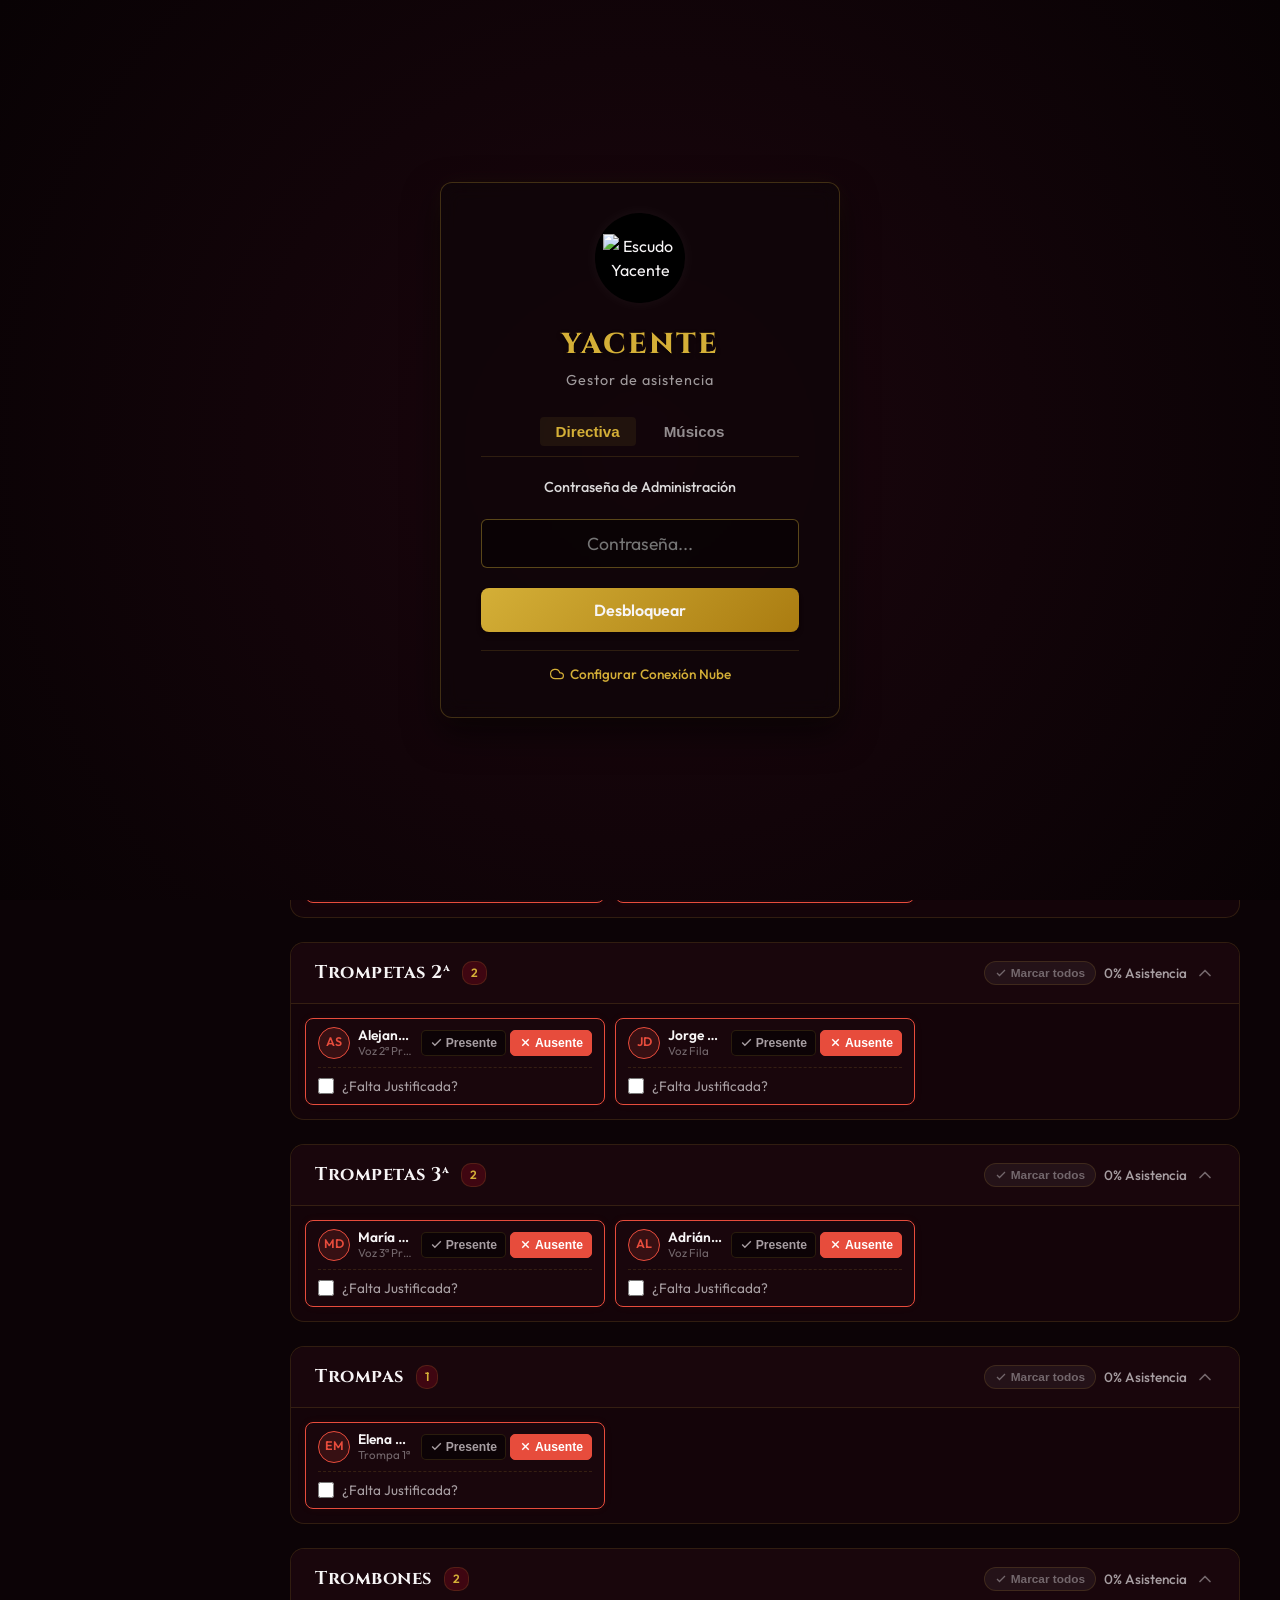
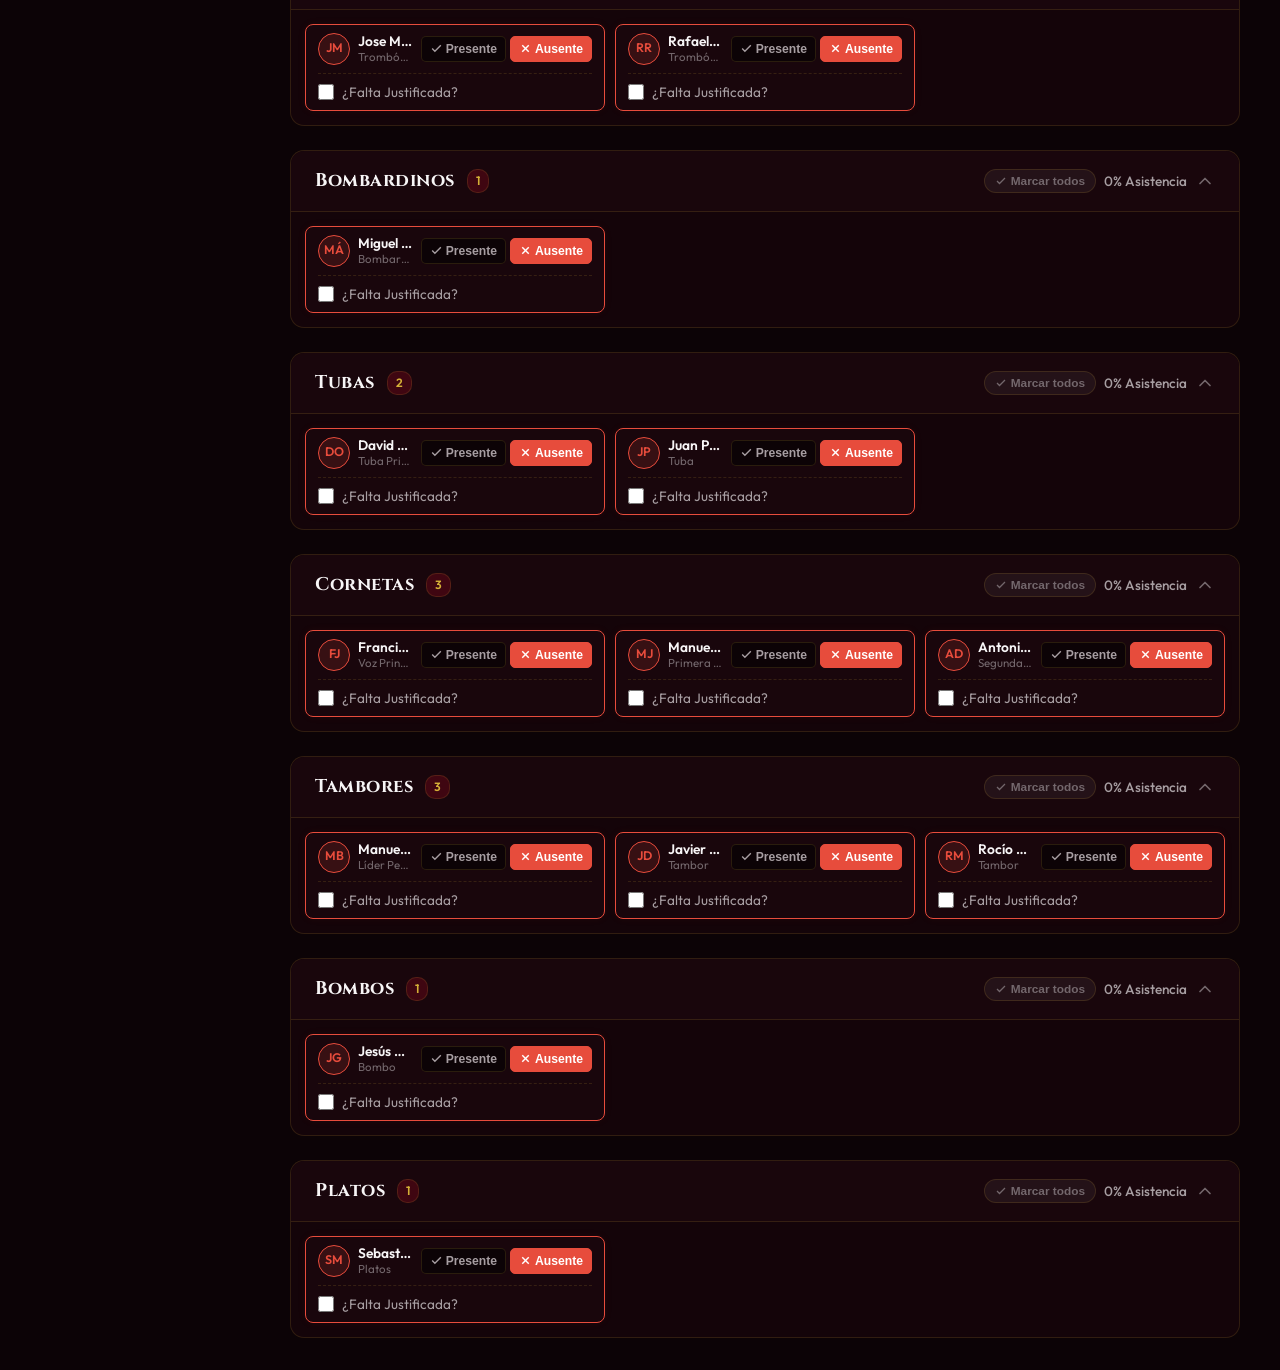
==== commit 111c3f43: "Add files via upload" ====
--- a/index.html
+++ b/index.html
@@ -95,13 +95,12 @@
     <link rel="preconnect" href="https://fonts.googleapis.com">
     <link rel="preconnect" href="https://fonts.gstatic.com" crossorigin>
     <link href="https://fonts.googleapis.com/css2?family=Cinzel:wght@500;700;800&family=Outfit:wght@300;400;500;600;700&display=swap" rel="stylesheet">
-    <link rel="stylesheet" href="style.css?v=233">
+    <link rel="stylesheet" href="style.css?v=348">
     
     <!-- Firebase SDK Compat -->
     <script src="https://www.gstatic.com/firebasejs/10.8.0/firebase-app-compat.js"></script>
     <script src="https://www.gstatic.com/firebasejs/10.8.0/firebase-firestore-compat.js"></script>
     <script src="https://www.gstatic.com/firebasejs/10.8.0/firebase-auth-compat.js"></script>
-
 </head>
 <body class="mobile-simplified-active">
     <!-- Pantalla de Bloqueo: Contraseña de Directiva -->
@@ -266,11 +265,21 @@
             </div>
         </aside>
 
+        <!-- Sidebar Overlay Backdrop para móvil -->
+        <div id="sidebar-backdrop" class="sidebar-backdrop"></div>
+
         <!-- Main Content Wrapper -->
         <main class="main-content">
             <!-- Header -->
             <header class="content-header">
-                <div class="header-title-container" style="display: flex; align-items: center; gap: 24px; flex-wrap: wrap;">
+                <div class="header-title-container" style="display: flex; align-items: center; gap: 16px; flex-wrap: wrap;">
+                    <button id="btn-toggle-mobile-sidebar" class="btn-mobile-menu-toggle" aria-label="Abrir Menú">
+                        <svg viewBox="0 0 24 24" width="22" height="22" fill="none" stroke="currentColor" stroke-width="2.5" stroke-linecap="round" stroke-linejoin="round">
+                            <line x1="3" y1="12" x2="21" y2="12"></line>
+                            <line x1="3" y1="6" x2="21" y2="6"></line>
+                            <line x1="3" y1="18" x2="21" y2="18"></line>
+                        </svg>
+                    </button>
                     <div>
                         <h2 id="page-title" style="margin: 0;">Asistencia</h2>
                         <p id="page-subtitle" class="text-muted" style="margin: 4px 0 0 0;">Control diario de músicos por sección</p>
@@ -335,6 +344,9 @@
                             <path d="M16.5 3.5a2.121 2.121 0 1 1 3 3L7 19l-4 1 1-4L16.5 3.5z"></path>
                         </svg>
                     </button>
+                    <button id="btn-open-announcement-modal" class="btn btn-primary btn-sm admin-only-element" style="width: 38px; height: 38px; border-radius: 6px; display: inline-flex; align-items: center; justify-content: center; padding: 0; margin: 0; background: linear-gradient(135deg, var(--color-gold) 0%, #b8860b 100%); color: #000; border: none; font-weight: 700; box-shadow: 0 2px 8px rgba(212, 175, 55, 0.3); transition: all 0.2s ease;" title="Enviar aviso o comunicado a los músicos">
+                        <span style="font-size: 1.1rem; line-height: 1;">📢</span>
+                    </button>
                 </div>
             </header>
 
@@ -503,11 +515,12 @@
                             <thead>
                                 <tr>
                                     <th style="white-space: nowrap;">Fecha</th>
+                                    <th style="white-space: nowrap;">Hora</th>
                                     <th style="white-space: nowrap;">Lugar</th>
                                     <th style="white-space: nowrap;">Tipo</th>
-                                    <th>Músicos Presentes</th>
+                                    <th>Presentes</th>
                                     <th>Ausencias</th>
-                                    <th>% Asistencia</th>
+                                    <th>%</th>
                                     <th>Acciones</th>
                                 </tr>
                             </thead>
@@ -887,10 +900,13 @@
                     </div>
                 </div>
 
-                <!-- Top 10 Marchas Ensayadas -->
+                <!-- Marchas más Ensayadas -->
                 <div class="card-collapsible" id="card-stats-marchas" style="margin-bottom: 24px;">
                     <div class="card-collapsible-header">
-                        <h3>Marchas más Ensayadas (Top 10)</h3>
+                        <div style="display: flex; align-items: center; gap: 8px;">
+                            <h3 style="margin: 0;">Marchas más ensayadas</h3>
+                            <button id="btn-toggle-all-marchas-ensayadas" class="btn btn-secondary btn-sm" title="Ver todas las marchas" style="padding: 2px 8px; font-size: 0.85rem; font-weight: bold; border-radius: 4px; z-index: 10; line-height: 1.2;">+</button>
+                        </div>
                         <div style="display: flex; align-items: center; gap: 12px;">
                             <button id="btn-stats-to-repertoire" class="btn btn-secondary btn-sm" style="padding: 4px 10px; font-size: 0.72rem; border-radius: 4px; display: inline-flex; align-items: center; gap: 4px; z-index: 10;">
                                 <svg viewBox="0 0 24 24" width="12" height="12" fill="none" stroke="currentColor" stroke-width="2">
@@ -925,10 +941,13 @@
                     </div>
                 </div>
 
-                <!-- Marchas menos Ensayadas / Más tiempo sin ensayar (Top 10) -->
+                <!-- Marchas más olvidadas -->
                 <div class="card-collapsible" id="card-stats-marchas-olvidadas" style="margin-bottom: 24px;">
                     <div class="card-collapsible-header">
-                        <h3>Marchas más olvidadas (Top 10 sin ensayar)</h3>
+                        <div style="display: flex; align-items: center; gap: 8px;">
+                            <h3 style="margin: 0;">Marchas más olvidadas</h3>
+                            <button id="btn-toggle-all-marchas-olvidadas" class="btn btn-secondary btn-sm" title="Ver todas las marchas" style="padding: 2px 8px; font-size: 0.85rem; font-weight: bold; border-radius: 4px; z-index: 10; line-height: 1.2;">+</button>
+                        </div>
                         <svg class="collapse-icon" viewBox="0 0 24 24" width="18" height="18" fill="none" stroke="currentColor" stroke-width="2">
                             <polyline points="6 9 12 15 18 9"></polyline>
                         </svg>
@@ -973,12 +992,75 @@
                                 <select id="stats-ov-year-select" class="filter-select" style="padding: 4px 8px; font-size: 0.8rem; border-radius: 4px; width: auto; background: rgba(0,0,0,0.3); border: 1px solid var(--border-color); color: #FFF;">
                                     <!-- Populated dynamically -->
                                 </select>
+                                <button id="btn-download-season-report" class="btn btn-secondary btn-icon" style="padding: 6px; background-color: rgba(212, 175, 55, 0.1); border-color: rgba(212, 175, 55, 0.3); color: #D4AF37; border-radius: 4px; cursor: pointer; display: inline-flex; align-items: center; justify-content: center;" title="Descargar Informe de Temporada (PDF)">
+                                    <svg viewBox="0 0 24 24" width="16" height="16" fill="none" stroke="currentColor" stroke-width="2" stroke-linecap="round" stroke-linejoin="round">
+                                        <path d="M21 15v4a2 2 0 0 1-2 2H5a2 2 0 0 1-2-2v-4"></path>
+                                        <polyline points="7 10 12 15 17 10"></polyline>
+                                        <line x1="12" y1="15" x2="12" y2="3"></line>
+                                    </svg>
+                                </button>
                             </div>
                         </div>
 
                         <!-- Bar Chart Container -->
                         <div id="stats-ov-chart-container" style="position: relative; width: 100%; min-height: 280px; margin-top: 10px; display: flex; flex-direction: column;">
                             <!-- Dynamic chart output -->
+                        </div>
+                    </div>
+                </div>
+
+                <!-- Comparativa de Asistencia por Cuerdas (Gráfico interactivo) -->
+                <div class="card-collapsible" style="margin-bottom: 24px;" id="card-stats-section-comparison">
+                    <div class="card-collapsible-header">
+                        <div style="display: flex; align-items: center; gap: 8px;">
+                            <span style="font-size: 1.1rem;">📈</span>
+                            <h3 style="margin: 0;">Comparativa de Asistencia por Cuerdas</h3>
+                        </div>
+                        <svg class="collapse-icon" viewBox="0 0 24 24" width="18" height="18" fill="none" stroke="currentColor" stroke-width="2">
+                            <polyline points="6 9 12 15 18 9"></polyline>
+                        </svg>
+                    </div>
+                    <div class="card-collapsible-content">
+                        <!-- Subtitle & Controls -->
+                        <div style="display: flex; justify-content: space-between; align-items: flex-start; margin-bottom: 16px; flex-wrap: wrap; gap: 12px;">
+                            <div>
+                                <p class="text-muted" style="margin: 0; font-size: 0.84rem;">Evolución del porcentaje de asistencia comparado entre las cuerdas de la banda.</p>
+                            </div>
+                            <div style="display: flex; gap: 8px; flex-wrap: wrap; align-items: center;">
+                                <label for="stats-section-time-select" style="font-size: 0.78rem; color: var(--text-muted); font-weight: 500; margin: 0;">Periodo:</label>
+                                <select id="stats-section-time-select" class="filter-select" style="padding: 4px 8px; font-size: 0.8rem; border-radius: 4px; background: rgba(0,0,0,0.3); border: 1px solid var(--border-color); color: #FFF;">
+                                    <option value="season" selected>Temporada Actual</option>
+                                    <option value="last6m">Últimos 6 Meses</option>
+                                    <option value="last3m">Últimos 3 Meses</option>
+                                    <option value="all">Todo el Histórico</option>
+                                </select>
+                            </div>
+                        </div>
+
+                        <!-- Selector de Secciones (Pills / Badges) -->
+                        <div style="margin-bottom: 16px; background: rgba(255,255,255,0.02); border: 1px solid var(--border-color); border-radius: 8px; padding: 12px;">
+                            <div style="display: flex; justify-content: space-between; align-items: center; margin-bottom: 8px; flex-wrap: wrap; gap: 6px;">
+                                <span style="font-size: 0.78rem; font-weight: 700; color: var(--color-gold); text-transform: uppercase; letter-spacing: 0.5px;">Seleccionar Cuerdas a Mostrar</span>
+                                <div style="display: flex; gap: 6px;">
+                                    <button type="button" id="btn-stats-sec-select-all" class="btn btn-secondary btn-sm" style="padding: 2px 8px; font-size: 0.72rem; border-radius: 4px;">Todas</button>
+                                    <button type="button" id="btn-stats-sec-select-metals" class="btn btn-secondary btn-sm" style="padding: 2px 8px; font-size: 0.72rem; border-radius: 4px;">Metales</button>
+                                    <button type="button" id="btn-stats-sec-select-percussion" class="btn btn-secondary btn-sm" style="padding: 2px 8px; font-size: 0.72rem; border-radius: 4px;">Percusión</button>
+                                    <button type="button" id="btn-stats-sec-clear-all" class="btn btn-secondary btn-sm" style="padding: 2px 8px; font-size: 0.72rem; border-radius: 4px;">Ninguna</button>
+                                </div>
+                            </div>
+                            <div id="stats-section-pills-container" style="display: flex; flex-wrap: wrap; gap: 6px;">
+                                <!-- Dynamic pills populated by JS -->
+                            </div>
+                        </div>
+
+                        <!-- Line Chart Container -->
+                        <div id="stats-section-line-chart-container" style="position: relative; width: 100%; min-height: 320px; margin-top: 10px; box-sizing: border-box;">
+                            <!-- Dynamic SVG chart populated by JS -->
+                        </div>
+
+                        <!-- Summary grid below chart -->
+                        <div id="stats-section-summary-grid" style="display: grid; grid-template-columns: repeat(auto-fill, minmax(140px, 1fr)); gap: 10px; margin-top: 20px;">
+                            <!-- Dynamic summary cards populated by JS -->
                         </div>
                     </div>
                 </div>
@@ -1075,8 +1157,18 @@
                         <h3>Contraseña de Directiva</h3>
                         <p class="text-muted" style="margin-bottom: 20px;">Modifica la contraseña utilizada para acceder al panel de administración y autorizar operaciones de seguridad.</p>
                         
-                        <div class="settings-buttons">
+                        <div class="settings-buttons" style="display: flex; justify-content: space-between; align-items: center; flex-wrap: wrap; gap: 15px;">
                             <button id="btn-open-change-password-modal" class="btn btn-primary">Cambiar Contraseña</button>
+                            
+                            <div style="display: flex; align-items: center; gap: 10px;">
+                                <span style="font-weight: 600; font-size: 0.9rem; color: var(--text-primary); display: flex; align-items: center; gap: 6px;">
+                                    <span>🔒</span> Bloqueo de pasado:
+                                </span>
+                                <label class="switch" title="Activar/Desactivar Bloqueo de Pasado">
+                                    <input type="checkbox" id="toggle-past-lock">
+                                    <span class="slider round"></span>
+                                </label>
+                            </div>
                         </div>
                     </div>
 
@@ -1100,25 +1192,7 @@
                         </div>
                     </div>
 
-                    <!-- Configuración de Notificaciones Push (FCM) -->
-                    <div class="card settings-card" id="push-settings-card">
-                        <h3>Notificaciones Push (FCM)</h3>
-                        <p class="text-muted" style="margin-bottom: 15px;">Configura las credenciales de Firebase Cloud Messaging para activar el envío de alertas directas a los dispositivos móviles de los músicos convocados.</p>
-                        
-                        <form id="form-push-config" style="display: flex; flex-direction: column; gap: 12px;">
-                            <div class="form-group" style="margin-bottom: 0;">
-                                <label for="push-vapid-key">Clave Pública VAPID</label>
-                                <input type="text" id="push-vapid-key" placeholder="Ej: BEl3vXw..." style="width: 100%; font-family: monospace; font-size: 0.8rem;">
-                            </div>
-                            <div class="form-group" style="margin-bottom: 0;">
-                                <label for="push-server-key">Clave de Servidor FCM (Legacy)</label>
-                                <input type="password" id="push-server-key" placeholder="Ej: AAAAYaC..." style="width: 100%; font-family: monospace; font-size: 0.8rem;">
-                            </div>
-                            <div class="settings-buttons" style="margin-top: 5px;">
-                                <button type="submit" class="btn btn-primary" id="btn-save-push-config">Guardar Claves Push</button>
-                            </div>
-                        </form>
-                    </div>
+
 
                     <!-- Simulador de Formación -->
                     <div class="card settings-card">
@@ -1156,43 +1230,42 @@
                 <!-- Perfil Card -->
                 <div class="card component-profile-card">
                     <div class="profile-header-layout">
-                        <div class="profile-avatar">
+                        <!-- Foto de perfil interactiva (haz clic para cambiar la foto) -->
+                        <div class="profile-avatar" id="comp-profile-avatar-container" style="position: relative; cursor: pointer;" title="Haz clic para cambiar tu foto de perfil">
                             <span id="comp-avatar-letters">--</span>
-                        </div>
+                            <img id="comp-avatar-img" src="" alt="Foto de perfil" class="hidden" style="width: 100%; height: 100%; object-fit: cover; border-radius: 50%;">
+                        </div>
+                        <input type="file" id="comp-photo-file-input" accept="image/*" class="hidden">
+                        
+                        <!-- Meta: Nombre y Rol -->
                         <div class="profile-meta">
                             <h3 id="comp-profile-name">Cargando nombre...</h3>
                             <p id="comp-profile-details" class="text-muted">Cargando instrumento...</p>
                         </div>
-                        <!-- Campana de Notificaciones (dentro de botón circular a color) -->
-                        <button id="btn-comp-notifications-bell" class="btn-notifications-bell" title="Ver Notificaciones">
-                            <svg viewBox="0 0 24 24" width="18" height="18" fill="none" stroke="currentColor" stroke-width="2" stroke-linecap="round" stroke-linejoin="round">
-                                <path d="M18 8A6 6 0 0 0 6 8c0 7-3 9-3 9h18s-3-2-3-9"></path>
-                                <path d="M13.73 21a2 2 0 0 1-3.46 0"></path>
-                            </svg>
-                            <!-- Badge -->
-                            <span id="comp-notifications-badge-count" class="badge-red hidden" style="position: absolute; top: -3px; right: -3px; background-color: var(--color-absent); color: white; border-radius: 50%; width: 16px; height: 16px; font-size: 0.65rem; font-weight: 700; display: flex; align-items: center; justify-content: center; border: 1.5px solid var(--bg-card);">0</span>
-                        </button>
-                        <div class="profile-streak-badge" id="comp-streak-badge" title="Racha de ensayos consecutivos">
-                            <span class="streak-icon">🔥</span>
-                            <span class="streak-count" id="comp-streak-val">0</span>
-                        </div>
-                    </div>
-                </div>
-
-                <!-- Notificaciones Push Setting -->
-                <div class="card" id="comp-notifications-card" style="margin-top: 15px; padding: 16px; display: flex; align-items: center; justify-content: space-between; gap: 12px; border: 1px solid var(--border-color); background: rgba(0, 0, 0, 0.15);">
-                    <div style="display: flex; align-items: center; gap: 12px;">
-                        <span style="font-size: 1.5rem; line-height: 1;">🔔</span>
-                        <div>
-                            <h4 style="margin: 0; font-size: 0.92rem; font-weight: 600; color: var(--text-primary);">Notificaciones Push</h4>
-                            <p id="comp-notifications-status" style="margin: 2px 0 0 0; font-size: 0.76rem; color: var(--text-muted); line-height: 1.3;">Habilita avisos de nuevos ensayos y actuaciones para los que estés convocado.</p>
-                        </div>
-                    </div>
-                    <button id="btn-comp-enable-notifications" class="btn btn-secondary btn-sm" style="padding: 6px 12px; font-size: 0.8rem; font-weight: 600; white-space: nowrap;">Habilitar</button>
-                </div>
+                        
+                        <!-- Acciones Arriba a la Derecha del Panel: Racha y Notificaciones -->
+                        <div style="position: absolute; top: -2px; right: 0; display: flex; align-items: center; gap: 8px;">
+                            <div class="profile-streak-badge" id="comp-streak-badge" title="Racha de ensayos consecutivos" style="position: relative; top: 0; right: 0;">
+                                <span class="streak-icon">🔥</span>
+                                <span class="streak-count" id="comp-streak-val">0</span>
+                            </div>
+                            <!-- Botón Notificaciones del Músico -->
+                            <button id="btn-comp-notifications-bell" class="btn-notifications-bell" title="Ver Notificaciones" style="position: relative;">
+                                <svg viewBox="0 0 24 24" width="18" height="18" fill="none" stroke="currentColor" stroke-width="2" stroke-linecap="round" stroke-linejoin="round">
+                                    <path d="M18 8A6 6 0 0 0 6 8c0 7-3 9-3 9h18s-3-2-3-9"></path>
+                                    <path d="M13.73 21a2 2 0 0 1-3.46 0"></path>
+                                </svg>
+                                <!-- Badge -->
+                                <span id="comp-notifications-badge-count" class="badge-red hidden" style="position: absolute; top: -3px; right: -3px; background-color: var(--color-absent); color: white; border-radius: 50%; width: 16px; height: 16px; font-size: 0.65rem; font-weight: 700; display: flex; align-items: center; justify-content: center; border: 1.5px solid var(--bg-card);">0</span>
+                            </button>
+                        </div>
+                    </div>
+                </div>
+
+
 
                 <!-- Estadísticas Resumen Grid -->
-                <div class="stats-cards-grid" style="margin-top: 20px;">
+                <div class="stats-cards-grid">
                     <div class="card stat-summary-card">
                         <div class="stat-circle-progress" id="comp-progress-circle">
                             <svg viewBox="0 0 36 36" class="circular-chart gold">
@@ -1207,7 +1280,7 @@
                     <div class="card stat-numbers-card">
                         <div class="stat-number-row">
                             <div class="stat-num-box">
-                                <span class="num" id="comp-stat-attended">0</span>
+                                <span class="num" style="color: var(--color-present);" id="comp-stat-attended">0</span>
                                 <span class="label">Asistidos</span>
                             </div>
                             <div class="stat-num-box">
@@ -1223,7 +1296,7 @@
                 </div>
 
                 <!-- Insignias / Medallas -->
-                <div class="card" style="margin-top: 20px; padding: 20px;">
+                <div class="card" style="padding: 20px;">
                     <div class="insignias-header-row" style="display: flex; align-items: center; justify-content: space-between; margin-bottom: 15px;">
                         <h3 style="margin: 0; font-family: 'Cinzel', serif; font-size: 1.15rem; color: #D4AF37;">Mis Insignias</h3>
                         <div class="profile-insignias-badge" id="comp-insignias-badge" title="Insignias desbloqueadas">
@@ -1475,7 +1548,7 @@
 
                 <!-- Ranking de Asistencia -->
                 <div class="card" style="margin-top: 20px; padding: 20px;">
-                    <h3 style="margin-top: 0; margin-bottom: 15px; font-family: 'Cinzel', serif; font-size: 1.15rem; color: #D4AF37;">Top 10 Asistencia</h3>
+                    <h3 style="margin-top: 0; margin-bottom: 15px; font-family: 'Cinzel', serif; font-size: 1.15rem; color: #D4AF37;">Top 25 Asistencia</h3>
                     <div id="comp-ranking-container" style="display: flex; flex-direction: column; gap: 10px;">
                         <!-- Populate dynamically -->
                     </div>
@@ -1495,32 +1568,10 @@
                 </div>
             </section>
 
-            <!-- Sección: Notificaciones de Componente -->
-            <section id="section-componente-notificaciones" class="app-section">
-                <div style="display: flex; align-items: center; gap: 12px; margin-bottom: 20px;">
-                    <button id="btn-back-from-notif" class="btn-action" style="background: transparent; border: none; padding: 4px; color: var(--text-color); cursor: pointer;" title="Volver al Perfil">
-                        <svg viewBox="0 0 24 24" width="24" height="24" fill="none" stroke="currentColor" stroke-width="2.5" stroke-linecap="round" stroke-linejoin="round">
-                            <line x1="19" y1="12" x2="5" y2="12"></line>
-                            <polyline points="12 19 5 12 12 5"></polyline>
-                        </svg>
-                    </button>
-                    <h2 style="margin: 0; font-size: 1.5rem; font-weight: 700;">Notificaciones</h2>
-                </div>
-
-                <div class="card" style="padding: 20px; border: 1px solid var(--border-color);">
-                    <div style="display: flex; justify-content: space-between; align-items: center; margin-bottom: 15px;">
-                        <span class="text-muted" style="font-size: 0.88rem;" id="comp-notif-count-label">No tienes notificaciones pendientes.</span>
-                        <button id="btn-comp-notif-mark-all-read" class="btn btn-secondary btn-sm" style="font-size: 0.78rem; padding: 4px 8px;">Marcar todas como leídas</button>
-                    </div>
-
-                    <div id="comp-notif-list-container" style="display: flex; flex-direction: column; gap: 12px;">
-                        <!-- Dynamic notifications list -->
-                    </div>
-                </div>
-            </section>
-
             <!-- Sección: Eventos Programados (Futuros) -->
             <section id="section-componente-eventos" class="app-section">
+
+
                 <!-- Calendario Mensual Músicos -->
                 <div class="card" style="padding: 16px; margin-bottom: 20px; box-sizing: border-box;">
                     <div style="display: flex; justify-content: space-between; align-items: center; margin-bottom: 15px; flex-wrap: wrap; gap: 8px;">
@@ -1780,6 +1831,122 @@
         </div>
     </div>
 
+    <!-- Modal de Explicación de Racha de Asistencia -->
+    <div id="modal-streak-info" class="modal-overlay">
+        <div class="modal-card" style="max-width: 400px; text-align: center; padding: 24px 20px;">
+            <div class="modal-header" style="justify-content: space-between; align-items: center; border-bottom: 1px solid var(--border-color); padding-bottom: 12px; margin-bottom: 16px;">
+                <h3 style="margin: 0; font-size: 1.15rem; display: flex; align-items: center; gap: 8px; color: var(--text-primary); font-family: 'Cinzel', serif;">
+                    <span>🔥</span> Racha de Asistencia
+                </h3>
+                <button class="modal-close" id="btn-close-streak-modal" style="background: none; border: none; font-size: 1.5rem; cursor: pointer; color: var(--text-secondary);">&times;</button>
+            </div>
+            <div class="modal-body">
+                <!-- Indicador Racha en Grande -->
+                <div style="margin: 10px 0 16px 0;">
+                    <div style="font-size: 3.5rem; font-weight: 800; font-family: 'Cinzel', serif; color: #E67E22; line-height: 1; display: flex; align-items: center; justify-content: center; gap: 8px;">
+                        <span>🔥</span>
+                        <span id="modal-streak-count-big">0</span>
+                    </div>
+                    <div style="font-size: 0.82rem; font-weight: 600; text-transform: uppercase; letter-spacing: 1px; color: var(--text-secondary); margin-top: 6px;">
+                        Ensayos Consecutivos
+                    </div>
+                </div>
+
+                <!-- Mensaje Motivacional Dinámico -->
+                <div id="modal-streak-message" style="background: var(--bg-primary); border: 1px solid var(--border-color); border-radius: 10px; padding: 14px 16px; font-size: 0.92rem; line-height: 1.5; color: var(--text-primary); margin-bottom: 18px; text-align: center;">
+                    Cargando mensaje...
+                </div>
+
+                <!-- Récord Personal de Racha -->
+                <div style="display: flex; align-items: center; justify-content: center; gap: 6px; font-size: 0.88rem; color: var(--color-gold); font-weight: 600; background: rgba(212, 175, 55, 0.1); padding: 9px 12px; border-radius: 8px; margin-bottom: 16px;">
+                    <span>🏆</span> Récord Personal: <span id="modal-streak-best-val" style="font-weight: 700;">0</span> ensayos seguidos
+                </div>
+            </div>
+            <div class="modal-actions" style="justify-content: center; margin-top: 8px;">
+                <button class="btn btn-primary" id="btn-streak-modal-ok" style="width: 100%; justify-content: center; padding: 10px 16px;">¡Entendido!</button>
+            </div>
+        </div>
+    </div>
+
+    <!-- Modal Flotante de Notificaciones del Músico -->
+    <div id="modal-component-notifications" class="modal-overlay">
+        <div class="modal-card" style="max-width: 480px; width: 90%; max-height: 85vh; display: flex; flex-direction: column; padding: 20px; box-sizing: border-box;">
+            <div class="modal-header" style="display: flex; justify-content: space-between; align-items: center; border-bottom: 1px solid var(--border-color); padding-bottom: 12px; margin-bottom: 14px;">
+                <h3 style="margin: 0; font-size: 1.15rem; font-family: 'Cinzel', serif; color: var(--text-primary); display: flex; align-items: center; gap: 8px;">
+                    <span>🔔</span> Notificaciones
+                </h3>
+                <button class="modal-close" id="btn-close-comp-notif-modal" style="background: none; border: none; font-size: 1.5rem; cursor: pointer; color: var(--text-secondary);">&times;</button>
+            </div>
+            <div class="modal-body" style="display: flex; flex-direction: column; flex: 1; min-height: 0; overflow: hidden;">
+                <div style="display: flex; justify-content: space-between; align-items: center; margin-bottom: 12px; gap: 8px; flex-wrap: wrap;">
+                    <span class="text-muted" style="font-size: 0.82rem;" id="comp-notif-count-label">No tienes notificaciones pendientes.</span>
+                    <button id="btn-comp-notif-mark-all-read" class="btn btn-secondary btn-sm" style="font-size: 0.76rem; padding: 4px 8px;">Marcar todas leídas</button>
+                </div>
+                <div id="comp-notif-list-container" style="display: flex; flex-direction: column; gap: 10px; overflow-y: auto; flex: 1; padding-right: 4px;">
+                    <!-- Notificaciones dinámicas -->
+                </div>
+            </div>
+        </div>
+    </div>
+
+    <!-- Modal: Enviar Comunicado / Notificación a la Banda (Directiva) -->
+    <div id="modal-send-announcement" class="modal-overlay">
+        <div class="modal-card" style="max-width: 480px;">
+            <div class="modal-header" style="border-bottom: 1px solid var(--border-color); padding-bottom: 12px; margin-bottom: 16px;">
+                <h3 style="margin: 0; font-size: 1.15rem; font-family: 'Cinzel', serif; color: var(--color-gold); display: flex; align-items: center; gap: 8px;">
+                    <span>📢</span> Enviar Comunicado a la Banda
+                </h3>
+                <button class="modal-close" id="btn-close-announcement-modal">
+                    <svg viewBox="0 0 24 24" width="20" height="20" fill="none" stroke="currentColor" stroke-width="2">
+                        <line x1="18" y1="6" x2="6" y2="18"></line>
+                        <line x1="6" y1="6" x2="18" y2="18"></line>
+                    </svg>
+                </button>
+            </div>
+            <form id="form-send-announcement">
+                <!-- Plantillas Rápidas -->
+                <div class="form-group" style="margin-bottom: 16px;">
+                    <label style="font-size: 0.8rem; font-weight: 600; color: var(--text-secondary); display: block; margin-bottom: 6px;">Mensajes Rápidos Frecuentes</label>
+                    <div style="display: flex; flex-wrap: wrap; gap: 6px;" id="announcement-quick-pills">
+                        <button type="button" class="quick-announcement-pill" data-title="Recordatorio de Cuotas" data-body="Recordad que podéis hacer el pago en efectivo de las cuotas de la cofradía a Albín en los ensayos." style="background: rgba(255,255,255,0.03); border: 1px solid var(--border-color); border-radius: 20px; padding: 4px 10px; font-size: 0.75rem; color: var(--text-primary); cursor: pointer;">📢 Cuotas</button>
+                        <button type="button" class="quick-announcement-pill" data-title="Recordatorio de linterna" data-body="Para la convocatoria de hoy no olvidéis traer la linterna." style="background: rgba(255,255,255,0.03); border: 1px solid var(--border-color); border-radius: 20px; padding: 4px 10px; font-size: 0.75rem; color: var(--text-primary); cursor: pointer;">🔦 Linterna</button>
+                        <button type="button" class="quick-announcement-pill" data-title="Uniformidad" data-body="" style="background: rgba(255,255,255,0.03); border: 1px solid var(--border-color); border-radius: 20px; padding: 4px 10px; font-size: 0.75rem; color: var(--text-primary); cursor: pointer;">👔 Uniformes</button>
+                        <button type="button" class="quick-announcement-pill" data-title="Horario de Salida de Autobús" data-body="" style="background: rgba(255,255,255,0.03); border: 1px solid var(--border-color); border-radius: 20px; padding: 4px 10px; font-size: 0.75rem; color: var(--text-primary); cursor: pointer;">🚌 Autobús</button>
+                        <button type="button" class="quick-announcement-pill" data-title="Recordatorio de partituras" data-body="Recordad traer las partituras de la marcha nueva para el ensayo de hoy." style="background: rgba(255,255,255,0.03); border: 1px solid var(--border-color); border-radius: 20px; padding: 4px 10px; font-size: 0.75rem; color: var(--text-primary); cursor: pointer;">📄 Partituras</button>
+                        <button type="button" class="quick-announcement-pill" data-title="Urgente" data-body="" style="background: rgba(255,255,255,0.03); border: 1px solid var(--border-color); border-radius: 20px; padding: 4px 10px; font-size: 0.75rem; color: var(--text-primary); cursor: pointer;">🚨 Urgente</button>
+                    </div>
+                </div>
+
+                <div class="form-group" style="margin-bottom: 14px;">
+                    <label for="announcement-title-input" style="font-size: 0.85rem; font-weight: 600;">Título del Comunicado</label>
+                    <input type="text" id="announcement-title-input" required placeholder="Ej: Recordatorio de Uniformidad" style="width: 100%; padding: 8px 12px; background-color: var(--bg-primary); border: 1px solid var(--border-color); border-radius: 6px; color: var(--text-primary); box-sizing: border-box;">
+                </div>
+
+                <div class="form-group" style="margin-bottom: 14px;">
+                    <label for="announcement-target-select" style="font-size: 0.85rem; font-weight: 600;">Destinatarios</label>
+                    <select id="announcement-target-select" style="width: 100%; padding: 8px 12px; background-color: var(--bg-primary); border: 1px solid var(--border-color); border-radius: 6px; color: var(--text-primary); box-sizing: border-box;">
+                        <option value="all" selected>🎺 Toda la Banda (Todos los músicos)</option>
+                        <option value="Trompetas 1ª">Trompetas 1ª</option>
+                        <option value="Bajos">Bajos</option>
+                        <option value="Trompetas 2ª y 3ª">Trompetas 2ª y 3ª</option>
+                        <option value="Cornetas">Cornetas</option>
+                        <option value="Percusión">Percusión</option>
+                    </select>
+                </div>
+
+                <div class="form-group" style="margin-bottom: 20px;">
+                    <label for="announcement-body-input" style="font-size: 0.85rem; font-weight: 600;">Mensaje / Indicación</label>
+                    <textarea id="announcement-body-input" required placeholder="Escribe aquí el mensaje detallado para la banda..." style="width: 100%; height: 110px; resize: vertical; padding: 10px; background-color: var(--bg-primary); border: 1px solid var(--border-color); border-radius: 6px; color: var(--text-primary); font-family: inherit; font-size: 0.88rem; box-sizing: border-box;"></textarea>
+                </div>
+
+                <div class="modal-actions" style="margin-top: 0;">
+                    <button type="button" class="btn btn-secondary" id="btn-cancel-announcement-modal">Cancelar</button>
+                    <button type="submit" class="btn btn-primary" style="background: linear-gradient(135deg, var(--color-gold) 0%, #b8860b 100%); color: #000; font-weight: 700;">📢 Enviar Notificación</button>
+                </div>
+            </form>
+        </div>
+    </div>
+
 
     <!-- Modal: Crear Ensayo -->
     <div id="modal-rehearsal" class="modal-overlay">
@@ -1811,7 +1978,12 @@
                     <select id="rehearsal-location-input" style="width: 100%;">
                         <option value="Parking" selected>Parking</option>
                         <option value="Arrabal">Arrabal</option>
+                        <option value="San Blas">San Blas</option>
                     </select>
+                </div>
+                <div class="form-group">
+                    <label for="rehearsal-time-input">Hora del Ensayo</label>
+                    <input type="text" id="rehearsal-time-input" placeholder="Ej: 21h o 20:30h" style="width: 100%;">
                 </div>
                 <div class="modal-actions">
                     <button type="button" class="btn btn-secondary" id="btn-cancel-rehearsal-modal">Cancelar</button>
@@ -1870,10 +2042,18 @@
                     </div>
                     <div style="width: 1px; height: 30px; background-color: var(--border-color);"></div>
                     <div>
+                        <div style="font-size: 1.25rem; font-weight: 700; color: #3498db;" id="rehearsal-detail-estimated-count">0</div>
+                        <div style="font-size: 0.72rem; text-transform: uppercase; letter-spacing: 0.5px; color: var(--text-secondary); margin-top: 2px;">Previsión</div>
+                    </div>
+                    <div style="width: 1px; height: 30px; background-color: var(--border-color);"></div>
+                    <div>
                         <div style="font-size: 1.25rem; font-weight: 700; color: var(--color-gold);" id="rehearsal-detail-ratio">0%</div>
                         <div style="font-size: 0.72rem; text-transform: uppercase; letter-spacing: 0.5px; color: var(--text-secondary); margin-top: 2px;">Asistencia</div>
                     </div>
                 </div>
+
+                <!-- Banner de Alerta de Previsión de Asistencia -->
+                <div id="rehearsal-detail-prevision-alert" class="hidden" style="margin-top: -8px; padding: 10px 14px; border-radius: 6px; font-size: 0.85rem; font-weight: 600; display: flex; align-items: center; justify-content: space-between;"></div>
 
                 <!-- Detalle de Músicos categorized by status -->
                 <div>
@@ -2017,6 +2197,31 @@
         </div>
     </div>
 
+    <!-- Modal: Autorización Bloqueo de Pasado -->
+    <div id="modal-past-lock-auth" class="modal-overlay">
+        <div class="modal-card" style="max-width: 400px; width: 90%;">
+            <div class="modal-header">
+                <h3 style="margin: 0; font-family: 'Cinzel', serif; color: var(--color-gold); display: flex; align-items: center; gap: 8px;">
+                    <span>🔒</span> Bloqueo de Pasado
+                </h3>
+                <button class="modal-close" id="btn-close-past-lock-modal">&times;</button>
+            </div>
+            <form id="form-past-lock-auth">
+                <p class="text-muted" style="font-size: 0.88rem; margin-bottom: 16px;">
+                    Introduce la contraseña clave para cambiar el estado del bloqueo de pasado:
+                </p>
+                <div class="form-group">
+                    <label for="past-lock-password">Contraseña Clave</label>
+                    <input type="password" id="past-lock-password" placeholder="Introduce la contraseña clave" required style="width: 100%;">
+                </div>
+                <div class="modal-actions" style="margin-top: 20px;">
+                    <button type="button" class="btn btn-secondary" id="btn-cancel-past-lock-modal">Cancelar</button>
+                    <button type="submit" class="btn btn-primary">Confirmar</button>
+                </div>
+            </form>
+        </div>
+    </div>
+
     <!-- Modal: Resumen Semanal -->
     <div id="modal-weekly-report" class="modal-overlay">
         <div class="modal-card" style="max-width: 580px; width: 90%;">
@@ -2114,7 +2319,14 @@
                     <select id="quick-session-location" style="width: 100%;">
                         <option value="Parking" selected>Parking</option>
                         <option value="Arrabal">Arrabal</option>
+                        <option value="San Blas">San Blas</option>
                     </select>
+                </div>
+                
+                <!-- Group: Rehearsal Time -->
+                <div class="form-group" id="quick-session-time-group" style="margin-top: 15px;">
+                    <label for="quick-session-time">Hora del Ensayo</label>
+                    <input type="text" id="quick-session-time" placeholder="Ej: 21h o 20:30h" style="width: 100%;">
                 </div>
                  
                 <!-- Group: Performance Name (hidden by default) -->
@@ -2180,10 +2392,18 @@
                     </div>
                     <div style="width: 1px; height: 30px; background-color: var(--border-color);"></div>
                     <div>
+                        <div style="font-size: 1.25rem; font-weight: 700; color: #3498db;" id="actuacion-detail-estimated-count">0</div>
+                        <div style="font-size: 0.72rem; text-transform: uppercase; letter-spacing: 0.5px; color: var(--text-secondary); margin-top: 2px;">Previsión</div>
+                    </div>
+                    <div style="width: 1px; height: 30px; background-color: var(--border-color);"></div>
+                    <div>
                         <div style="font-size: 1.25rem; font-weight: 700; color: var(--color-gold);" id="actuacion-detail-ratio">0%</div>
                         <div style="font-size: 0.72rem; text-transform: uppercase; letter-spacing: 0.5px; color: var(--text-secondary); margin-top: 2px;">Asistencia</div>
                     </div>
                 </div>
+
+                <!-- Banner de Alerta de Previsión de Asistencia -->
+                <div id="actuacion-detail-prevision-alert" class="hidden" style="margin-top: -8px; padding: 10px 14px; border-radius: 6px; font-size: 0.85rem; font-weight: 600; display: flex; align-items: center; justify-content: space-between;"></div>
 
                 <!-- Detalle de Músicos categorized by status -->
                 <div>
@@ -2299,9 +2519,12 @@
     <div id="modal-musician-stats" class="modal-overlay">
         <div class="modal-card" style="max-width: 640px; max-height: 90vh; overflow-y: auto;">
             <div class="modal-header">
-                <div>
-                    <h3 id="detail-musician-name" style="margin: 0;">Componente</h3>
-                    <p id="detail-musician-instrument" class="text-muted" style="margin: 4px 0 0; font-size: 0.85rem;"></p>
+                <div style="display: flex; align-items: center; gap: 14px;">
+                    <div id="detail-musician-avatar" style="width: 60px; height: 60px; min-width: 60px; border-radius: 50%; background-color: rgba(212, 175, 55, 0.15); color: var(--color-gold); font-weight: 700; display: flex; align-items: center; justify-content: center; font-size: 1.35rem; overflow: hidden; flex-shrink: 0; border: 2px solid var(--color-gold); box-shadow: 0 0 10px rgba(212, 175, 55, 0.25); cursor: pointer; transition: transform 0.2s ease;" title="Ver foto en grande">--</div>
+                    <div>
+                        <h3 id="detail-musician-name" style="margin: 0;">Componente</h3>
+                        <p id="detail-musician-instrument" class="text-muted" style="margin: 4px 0 0; font-size: 0.85rem;"></p>
+                    </div>
                 </div>
                 <div style="display: flex; gap: 8px; align-items: center;">
                     <button class="btn btn-secondary btn-sm" id="btn-download-pdf" title="Descargar informe PDF" style="display: flex; align-items: center; justify-content: center; width: 34px; height: 34px; padding: 0;">
@@ -2362,18 +2585,26 @@
             </div>
 
             <!-- Resumen visual -->
-            <div class="stats-overview-grid" style="grid-template-columns: repeat(3, 1fr); margin-bottom: 16px;">
-                <div class="card stat-overview-card" style="padding: 14px;">
-                    <h3 style="font-size: 0.75rem;">Asistencia</h3>
-                    <div class="huge-number" id="detail-attendance-pct" style="font-size: 1.8rem;">0%</div>
-                </div>
-                <div class="card stat-overview-card" style="padding: 14px;">
-                    <h3 style="font-size: 0.75rem;">Sesiones</h3>
-                    <div class="huge-number" id="detail-total-sessions" style="font-size: 1.8rem;">0</div>
-                </div>
-                <div class="card stat-overview-card" style="padding: 14px;">
-                    <h3 style="font-size: 0.75rem;">Faltas</h3>
-                    <div class="huge-number" id="detail-total-absences" style="font-size: 1.8rem; color: var(--color-absent);">0</div>
+            <div class="stats-overview-grid" style="grid-template-columns: repeat(5, 1fr); margin-bottom: 16px; gap: 6px;">
+                <div class="card stat-overview-card" style="padding: 10px 2px; text-align: center;">
+                    <h3 style="font-size: 0.65rem; margin: 0 0 4px 0;">Asistencia</h3>
+                    <div class="huge-number" id="detail-attendance-pct" style="font-size: 1.35rem; font-weight: 700;">0%</div>
+                </div>
+                <div class="card stat-overview-card" style="padding: 10px 2px; text-align: center;">
+                    <h3 style="font-size: 0.65rem; margin: 0 0 4px 0;">Sesiones</h3>
+                    <div class="huge-number" id="detail-total-sessions" style="font-size: 1.35rem; font-weight: 700; color: #D4AF37;">0</div>
+                </div>
+                <div class="card stat-overview-card" style="padding: 10px 2px; text-align: center;">
+                    <h3 style="font-size: 0.65rem; margin: 0 0 4px 0;">Asistencias</h3>
+                    <div class="huge-number" id="detail-total-attended" style="font-size: 1.35rem; font-weight: 700; color: var(--color-present);">0</div>
+                </div>
+                <div class="card stat-overview-card" style="padding: 10px 2px; text-align: center;">
+                    <h3 style="font-size: 0.65rem; margin: 0 0 4px 0;">Faltas</h3>
+                    <div class="huge-number" id="detail-total-absences" style="font-size: 1.35rem; font-weight: 700; color: var(--color-absent);">0</div>
+                </div>
+                <div class="card stat-overview-card" style="padding: 10px 2px; text-align: center;">
+                    <h3 style="font-size: 0.65rem; margin: 0 0 4px 0;">Justificadas</h3>
+                    <div class="huge-number" id="detail-total-justified" style="font-size: 1.35rem; font-weight: 700; color: var(--color-justified);">0</div>
                 </div>
             </div>
 
@@ -2424,7 +2655,7 @@
                 </div>
                 
                 <!-- Asignación Manual por la Directiva -->
-                <div style="background-color: rgba(212, 175, 55, 0.03); border: 1px solid rgba(212, 175, 55, 0.12); padding: 16px; border-radius: 6px; margin-bottom: 16px;">
+                <div id="detail-insignias-box" style="background-color: rgba(212, 175, 55, 0.03); border: 1px solid rgba(212, 175, 55, 0.12); padding: 16px; border-radius: 6px; margin-bottom: 16px; transition: all 0.3s ease;">
                     <strong style="font-size: 0.9rem; display: block; color: #D4AF37; margin-bottom: 10px; font-family: 'Cinzel', serif;">Insignias Asignables por la Dirección</strong>
                     <div style="display: grid; grid-template-columns: repeat(auto-fill, minmax(240px, 1fr)); gap: 12px;">
                         <!-- Contra viento y marea -->
@@ -2722,6 +2953,166 @@
         </div>
         <div class="popover-footer" style="padding: 8px; border-top: 1px solid var(--border-color); background-color: var(--bg-secondary);">
             <button id="btn-popover-vaciar" class="btn btn-danger" style="width: 100%; font-size: 0.75rem; padding: 6px 10px;">Vaciar Posición</button>
+        </div>
+    </div>
+
+    <!-- Modal: Previsualización de Foto de Perfil en Grande -->
+    <div id="modal-photo-preview" class="modal-overlay">
+        <div class="modal-card" style="max-width: 440px; width: 92%; text-align: center; padding: 24px; position: relative;">
+            <button class="modal-close" id="btn-close-photo-preview" style="position: absolute; top: 14px; right: 14px; z-index: 10;">
+                <svg viewBox="0 0 24 24" width="20" height="20" fill="none" stroke="currentColor" stroke-width="2">
+                    <line x1="18" y1="6" x2="6" y2="18"></line>
+                    <line x1="6" y1="6" x2="18" y2="18"></line>
+                </svg>
+            </button>
+            <h3 id="photo-preview-name" style="margin: 0 0 4px 0; color: var(--text-primary); font-size: 1.15rem;">Nombre del Músico</h3>
+            <p id="photo-preview-instrument" class="text-muted" style="margin: 0 0 18px 0; font-size: 0.85rem;">Instrumento • Rol</p>
+            
+            <div id="photo-preview-container" style="width: 100%; max-width: 320px; height: 320px; margin: 0 auto; border-radius: 16px; overflow: hidden; border: 3px solid var(--color-gold); box-shadow: 0 0 25px rgba(212, 175, 55, 0.35); background: var(--bg-secondary); display: flex; align-items: center; justify-content: center;">
+                <img id="photo-preview-img" src="" alt="Foto de Perfil" style="width: 100%; height: 100%; object-fit: cover; border-radius: 12px;">
+                <div id="photo-preview-initials" class="hidden" style="font-size: 5rem; font-weight: 800; color: var(--color-gold); font-family: 'Cinzel', serif;"></div>
+            </div>
+            
+            <input type="file" id="modal-photo-file-input" accept="image/*" class="hidden">
+            
+            <div id="modal-photo-actions" style="margin-top: 18px; display: flex; flex-direction: column; gap: 10px;">
+                <button type="button" class="btn btn-primary hidden" id="btn-edit-photo-modal" style="width: 100%; display: flex; align-items: center; justify-content: center; gap: 8px; font-weight: 600; background: linear-gradient(135deg, var(--color-gold), #b89628); color: #000; border: none; padding: 10px 16px; border-radius: 8px; font-family: 'Outfit', sans-serif; font-size: 0.92rem;">
+                    <svg viewBox="0 0 24 24" width="18" height="18" fill="none" stroke="currentColor" stroke-width="2">
+                        <path d="M23 19a2 2 0 0 1-2 2H3a2 2 0 0 1-2-2V8a2 2 0 0 1 2-2h4l2-3h6l2 3h4a2 2 0 0 1 2 2z"></path>
+                        <circle cx="12" cy="13" r="4"></circle>
+                    </svg>
+                    <span>Cambiar foto de perfil</span>
+                </button>
+                <button type="button" class="btn btn-secondary" id="btn-close-photo-preview-footer" style="width: 100%;">Cerrar</button>
+            </div>
+        </div>
+    </div>
+    <!-- Modal: Detalle de Ensayo / Actuación para Músicos -->
+    <div id="modal-comp-rehearsal-detail" class="modal-overlay">
+        <div class="modal-card" style="max-width: 520px; width: 92%; max-height: 90vh; overflow-y: auto;">
+            <div class="modal-header" style="border-bottom: 1px solid var(--border-color); padding-bottom: 12px; margin-bottom: 16px;">
+                <div>
+                    <h3 id="comp-rehearsal-detail-title" style="margin: 0; font-family: 'Cinzel', serif; color: var(--color-gold); font-size: 1.15rem;">Ensayo / Actuación</h3>
+                    <p id="comp-rehearsal-detail-subtitle" class="text-muted" style="margin: 4px 0 0; font-size: 0.82rem;"></p>
+                </div>
+                <button class="modal-close" id="btn-close-comp-rehearsal-detail">
+                    <svg viewBox="0 0 24 24" width="20" height="20" fill="none" stroke="currentColor" stroke-width="2">
+                        <line x1="18" y1="6" x2="6" y2="18"></line>
+                        <line x1="6" y1="6" x2="18" y2="18"></line>
+                    </svg>
+                </button>
+            </div>
+
+            <div class="modal-body" style="display: flex; flex-direction: column; gap: 16px;">
+                <!-- Tarjeta de Asistencia General -->
+                <div style="background: rgba(255, 255, 255, 0.03); border: 1px solid var(--border-color); border-radius: 10px; padding: 16px; display: flex; align-items: center; justify-content: space-between; gap: 16px; flex-wrap: wrap;">
+                    <div>
+                        <div style="font-size: 0.78rem; text-transform: uppercase; letter-spacing: 0.5px; color: var(--text-muted); font-weight: 600;">Asistencia General</div>
+                        <div id="comp-rehearsal-detail-pct" style="font-size: 2.2rem; font-weight: 800; font-family: 'Outfit', sans-serif; color: var(--color-gold); line-height: 1.1; margin-top: 2px;">--%</div>
+                        <div id="comp-rehearsal-detail-counts" style="font-size: 0.85rem; color: var(--text-secondary); margin-top: 4px; font-weight: 500;">-- presentes de -- convocados</div>
+                    </div>
+                </div>
+
+                <!-- Sección de Marchas Tocadas -->
+                <div>
+                    <h4 style="margin: 0 0 10px 0; font-size: 0.95rem; font-family: 'Outfit', sans-serif; color: var(--text-primary); display: flex; align-items: center; gap: 8px;">
+                        <span>🎶</span> Marchas Ensayadas / Tocadas
+                    </h4>
+                    <div id="comp-rehearsal-detail-marchas" style="display: flex; flex-direction: column; gap: 8px;">
+                        <!-- Rellenado dinámicamente por JS -->
+                    </div>
+                </div>
+            </div>
+
+            <div class="modal-footer" style="margin-top: 20px; border-top: 1px solid var(--border-color); padding-top: 12px;">
+                <button type="button" class="btn btn-secondary" id="btn-close-comp-rehearsal-detail-footer" style="width: 100%;">Cerrar</button>
+            </div>
+        </div>
+    </div>
+
+    <!-- Modal: Detalle de Próximo Evento para Músicos -->
+    <div id="modal-comp-upcoming-event-detail" class="modal-overlay">
+        <div class="modal-card" style="max-width: 480px; width: 92%; padding: 24px; position: relative;">
+            <button class="modal-close" id="btn-close-upcoming-event-detail" style="position: absolute; top: 16px; right: 16px;">
+                <svg viewBox="0 0 24 24" width="20" height="20" fill="none" stroke="currentColor" stroke-width="2">
+                    <line x1="18" y1="6" x2="6" y2="18"></line>
+                    <line x1="6" y1="6" x2="18" y2="18"></line>
+                </svg>
+            </button>
+            
+            <!-- 1. Título del Ensayo / Evento -->
+            <h3 id="upcoming-event-detail-title" style="margin: 0 0 16px 0; font-family: 'Cinzel', serif; color: var(--color-gold); font-size: 1.3rem; line-height: 1.25;">Ensayo de Banda</h3>
+            
+            <!-- 2. Especificaciones del Evento (Fecha, Hora, Lugar, Convocados) -->
+            <div style="background: rgba(255, 255, 255, 0.03); border: 1px solid var(--border-color); border-radius: 12px; padding: 18px; display: flex; flex-direction: column; gap: 14px; margin-bottom: 18px;">
+                <div style="display: flex; align-items: center; gap: 12px;">
+                    <div style="width: 38px; height: 38px; border-radius: 10px; background: rgba(212, 175, 55, 0.12); color: var(--color-gold); display: flex; align-items: center; justify-content: center; font-size: 1.1rem; flex-shrink: 0;">📅</div>
+                    <div>
+                        <div style="font-size: 0.75rem; text-transform: uppercase; color: var(--text-muted); font-weight: 600;">Fecha</div>
+                        <div id="upcoming-event-detail-date" style="font-size: 0.95rem; color: var(--text-primary); font-weight: 600; margin-top: 1px;">Viernes, 14 de Marzo de 2026</div>
+                    </div>
+                </div>
+
+                <div style="display: flex; align-items: center; gap: 12px;">
+                    <div style="width: 38px; height: 38px; border-radius: 10px; background: rgba(212, 175, 55, 0.12); color: var(--color-gold); display: flex; align-items: center; justify-content: center; font-size: 1.1rem; flex-shrink: 0;">⏰</div>
+                    <div>
+                        <div style="font-size: 0.75rem; text-transform: uppercase; color: var(--text-muted); font-weight: 600;">Hora</div>
+                        <div id="upcoming-event-detail-time" style="font-size: 0.95rem; color: var(--text-primary); font-weight: 600; margin-top: 1px;">21:00 h</div>
+                    </div>
+                </div>
+
+                <div style="display: flex; align-items: center; gap: 12px;">
+                    <div style="width: 38px; height: 38px; border-radius: 10px; background: rgba(212, 175, 55, 0.12); color: var(--color-gold); display: flex; align-items: center; justify-content: center; font-size: 1.1rem; flex-shrink: 0;">📍</div>
+                    <div>
+                        <div style="font-size: 0.75rem; text-transform: uppercase; color: var(--text-muted); font-weight: 600;">Lugar</div>
+                        <div id="upcoming-event-detail-location" style="font-size: 0.95rem; color: var(--text-primary); font-weight: 600; margin-top: 1px;">Parking de la Sede</div>
+                    </div>
+                </div>
+
+                <div id="upcoming-event-detail-convocated-box" class="hidden" style="display: flex; align-items: center; gap: 12px; border-top: 1px solid rgba(255,255,255,0.06); padding-top: 12px;">
+                    <div style="width: 38px; height: 38px; border-radius: 10px; background: rgba(212, 175, 55, 0.12); color: var(--color-gold); display: flex; align-items: center; justify-content: center; font-size: 1.1rem; flex-shrink: 0;">🎺</div>
+                    <div>
+                        <div style="font-size: 0.75rem; text-transform: uppercase; color: var(--text-muted); font-weight: 600;">Voces Convocadas</div>
+                        <div id="upcoming-event-detail-convocated" style="font-size: 0.88rem; color: var(--color-gold); font-weight: 600; margin-top: 1px;">Cornetas 1ª, Trompetas 1ª</div>
+                    </div>
+                </div>
+            </div>
+
+            <!-- 3. Texto Explicativo del Preaviso -->
+            <p style="margin: 0 0 14px 0; font-size: 0.84rem; color: var(--text-muted); line-height: 1.45; text-align: left;">
+                Confirma tu asistencia o ausencia haciendo un preaviso a la dirección. De esta forma se podrá hacer una previsión de la asistencia y valorar cambios en la programación.
+            </p>
+
+            <!-- 4. Etiqueta / Botón de Preaviso Clicable -->
+            <div style="margin-bottom: 20px; display: flex; align-items: center; justify-content: center;">
+                <span id="upcoming-event-detail-badge" class="comp-attendance-badge pending clickable-badge" style="padding: 8px 24px; font-size: 0.92rem; font-weight: 700; border-radius: 20px; cursor: pointer; transition: all 0.2s ease;" title="Pulsa para cambiar tu preaviso de asistencia">Preaviso</span>
+            </div>
+
+            <!-- 5. Botón Cerrar -->
+            <div style="display: flex; flex-direction: column;">
+                <button type="button" class="btn btn-secondary" id="btn-close-upcoming-event-detail-footer" style="width: 100%;">Cerrar</button>
+            </div>
+        </div>
+    </div>
+
+    <!-- Modal: Seleccionar Evento cuando hay Múltiples el mismo día -->
+    <div id="modal-comp-multi-event-select" class="modal-overlay">
+        <div class="modal-card" style="max-width: 440px; width: 92%; padding: 24px; position: relative;">
+            <button class="modal-close" id="btn-close-multi-event-select" style="position: absolute; top: 16px; right: 16px;">
+                <svg viewBox="0 0 24 24" width="20" height="20" fill="none" stroke="currentColor" stroke-width="2">
+                    <line x1="18" y1="6" x2="6" y2="18"></line>
+                    <line x1="6" y1="6" x2="18" y2="18"></line>
+                </svg>
+            </button>
+            
+            <h3 style="margin: 0 0 6px 0; font-family: 'Cinzel', serif; color: var(--color-gold); font-size: 1.25rem;">Eventos de este día</h3>
+            <p id="multi-event-select-date-subtitle" style="margin: 0 0 16px 0; font-size: 0.84rem; color: var(--text-muted);">Selecciona el evento que deseas consultar:</p>
+            
+            <div id="multi-event-select-list" style="display: flex; flex-direction: column; gap: 10px; margin-bottom: 20px;">
+                <!-- Inyectado dinámicamente -->
+            </div>
+
+            <button type="button" class="btn btn-secondary" id="btn-close-multi-event-select-footer" style="width: 100%;">Cerrar</button>
         </div>
     </div>
 
@@ -2831,23 +3222,42 @@
         </a>
     </nav>
 
-    <script src="app.js?v=233"></script>
+    <script src="app.js?v=348"></script>
     <script>
-        // Desregistrar Service Worker y borrar cachés para desarrollo
+        // Purga de caché antigua y registro del Service Worker v=348
+        if ("caches" in window) {
+            caches.keys().then(keys => {
+                keys.forEach(key => {
+                    if (key !== "yacente-v348") {
+                        caches.delete(key);
+                    }
+                });
+            });
+        }
         if ("serviceWorker" in navigator) {
-            navigator.serviceWorker.getRegistrations().then((registrations) => {
+            navigator.serviceWorker.getRegistrations().then(registrations => {
                 for (let registration of registrations) {
-                    registration.unregister().then(() => {
-                        console.log("[PWA] Service Worker desregistrado para forzar recarga de cambios.");
-                    });
+                    registration.update();
                 }
             });
-        }
-        if (window.caches) {
-            caches.keys().then((names) => {
-                for (let name of names) {
-                    caches.delete(name);
-                }
+            window.addEventListener("load", () => {
+                navigator.serviceWorker.register("sw.js?v=348")
+                    .then((registration) => {
+                        console.log("[PWA] Service Worker v348 registrado correctamente:", registration);
+                        registration.onupdatefound = () => {
+                            const installingWorker = registration.installing;
+                            if (installingWorker) {
+                                installingWorker.onstatechange = () => {
+                                    if (installingWorker.state === 'installed' && navigator.serviceWorker.controller) {
+                                        window.location.reload();
+                                    }
+                                };
+                            }
+                        };
+                    })
+                    .catch((err) => {
+                        console.error("[PWA] Error al registrar Service Worker:", err);
+                    });
             });
         }
     </script>
--- a/style.css
+++ b/style.css
@@ -1005,9 +1005,9 @@
 /* Grid of Musicians */
 .musicians-list {
     display: grid;
-    grid-template-columns: repeat(auto-fill, minmax(230px, 1fr));
-    gap: 16px;
-    padding: 24px;
+    grid-template-columns: repeat(auto-fill, minmax(270px, 1fr));
+    gap: 10px;
+    padding: 14px;
 }
 
 /* Musician Card */
@@ -1015,10 +1015,10 @@
     background-color: var(--bg-secondary);
     border: 1px solid var(--border-color);
     border-radius: var(--radius-sm);
-    padding: 16px;
+    padding: 8px 12px;
     display: flex;
     flex-direction: column;
-    gap: 12px;
+    gap: 6px;
     transition: var(--transition-normal);
 }
 .musician-card:hover {
@@ -1028,37 +1028,50 @@
 .musician-card-top {
     display: flex;
     align-items: center;
-    gap: 12px;
+    gap: 8px;
+    width: 100%;
 }
 
 /* Dynamic avatar styling */
 .musician-avatar {
-    width: 42px;
-    height: 42px;
+    width: 32px;
+    height: 32px;
     border-radius: 50%;
     display: flex;
     align-items: center;
     justify-content: center;
     font-weight: 600;
-    font-size: 0.9rem;
+    font-size: 0.78rem;
     background-color: var(--color-purple-dark);
     color: var(--color-gold);
     border: 1px solid var(--border-color);
+    overflow: hidden;
+    flex-shrink: 0;
 }
 
 .musician-details {
     display: flex;
     flex-direction: column;
-    flex-grow: 1;
+    justify-content: center;
+    flex: 1;
+    min-width: 0;
 }
 .musician-name {
     font-weight: 600;
-    font-size: 0.95rem;
+    font-size: 0.86rem;
     color: var(--text-primary);
+    white-space: nowrap;
+    overflow: hidden;
+    text-overflow: ellipsis;
+    line-height: 1.25;
 }
 .musician-role {
-    font-size: 0.8rem;
+    font-size: 0.72rem;
     color: var(--text-muted);
+    white-space: nowrap;
+    overflow: hidden;
+    text-overflow: ellipsis;
+    line-height: 1.2;
 }
 
 /* Card states */
@@ -1094,25 +1107,29 @@
 
 /* Quick attendance toggle button group */
 .attendance-actions {
-    display: grid;
-    grid-template-columns: 1fr 1fr;
-    gap: 8px;
+    display: flex;
+    align-items: center;
+    gap: 4px;
+    margin-left: auto;
+    flex-shrink: 0;
 }
 
 .toggle-btn {
-    border-radius: var(--radius-sm);
-    padding: 8px;
+    border-radius: 5px;
+    padding: 4px 8px;
     font-weight: 600;
-    font-size: 0.85rem;
-    display: flex;
+    font-size: 0.76rem;
+    display: inline-flex;
     align-items: center;
     justify-content: center;
-    gap: 6px;
+    gap: 3px;
     cursor: pointer;
     background-color: var(--bg-primary);
     border: 1px solid var(--border-color);
     color: var(--text-secondary);
     transition: var(--transition-fast);
+    height: 26px;
+    line-height: 1;
 }
 
 .toggle-btn.btn-present:hover, 
@@ -1133,10 +1150,11 @@
 /* Justified options that fade in when absent */
 .absence-details-container {
     border-top: 1px dashed var(--border-color);
-    padding-top: 12px;
+    padding-top: 8px;
+    margin-top: 2px;
     display: flex;
     flex-direction: column;
-    gap: 10px;
+    gap: 8px;
     max-height: 250px;
     opacity: 1;
     overflow: hidden;
@@ -1330,6 +1348,7 @@
 .settings-card {
     display: flex;
     flex-direction: column;
+    padding: 16px !important;
 }
 .settings-card h3 {
     font-size: 1.15rem;
@@ -1362,9 +1381,10 @@
     transition: opacity var(--transition-normal), visibility var(--transition-normal);
 }
 .modal-overlay.active {
-    opacity: 1;
-    visibility: visible;
-    pointer-events: all;
+    opacity: 1 !important;
+    visibility: visible !important;
+    pointer-events: all !important;
+    z-index: 10000000 !important;
 }
 
 .modal-card {
@@ -1506,6 +1526,49 @@
 /* ==========================================================================
    RESPONSIVE DESIGN (MOBILE ADAPTATIONS)
    ========================================================================== */
+/* Sidebar Overlay Backdrop para Móvil */
+.sidebar-backdrop {
+    position: fixed;
+    top: 0;
+    left: 0;
+    width: 100vw;
+    height: 100vh;
+    background: rgba(0, 0, 0, 0.65);
+    backdrop-filter: blur(4px);
+    -webkit-backdrop-filter: blur(4px);
+    z-index: 999;
+    opacity: 0;
+    pointer-events: none;
+    transition: opacity 0.3s ease;
+}
+.sidebar-backdrop.active {
+    opacity: 1;
+    pointer-events: auto;
+}
+
+/* Botón Hamburguesa en Cabecera Móvil */
+.btn-mobile-menu-toggle {
+    display: none;
+    background: var(--bg-secondary);
+    border: 1px solid var(--border-color);
+    color: var(--color-gold);
+    padding: 6px 10px;
+    border-radius: 8px;
+    cursor: pointer;
+    align-items: center;
+    justify-content: center;
+    transition: all 0.2s ease;
+    box-shadow: var(--shadow-sm);
+}
+.btn-mobile-menu-toggle:hover {
+    background: rgba(212, 175, 55, 0.15);
+    border-color: var(--color-gold);
+}
+
+.nav-item-more-mobile {
+    display: none;
+}
+
 @media (max-width: 1024px) {
     :root {
         --sidebar-width: 80px;
@@ -1534,6 +1597,16 @@
 }
 
 @media (max-width: 768px) {
+    .btn-mobile-menu-toggle {
+        display: inline-flex;
+    }
+    .nav-item-more-mobile {
+        display: flex;
+    }
+    body.component-portal .btn-mobile-menu-toggle {
+        display: none !important;
+    }
+
     .app-container {
         flex-direction: column;
     }
@@ -1582,6 +1655,91 @@
     body.mobile-simplified-active .nav-item[data-target="section-estadisticas"] {
         display: none !important;
     }
+
+    /* Ocultar la sección de Ajustes y el botón Más en la versión móvil */
+    .nav-item[data-target="section-ajustes"],
+    .nav-item-more-mobile {
+        display: none !important;
+    }
+
+    /* Estado Desplegado de la Sidebar (Slide-over Drawer) en Móvil */
+    .sidebar.open {
+        position: fixed !important;
+        top: 0 !important;
+        left: 0 !important;
+        bottom: 0 !important;
+        width: 275px !important;
+        max-width: 85vw !important;
+        height: 100vh !important;
+        max-height: 100vh !important;
+        flex-direction: column !important;
+        justify-content: flex-start !important;
+        align-items: stretch !important;
+        background-color: var(--bg-secondary) !important;
+        border-right: 1px solid var(--border-color) !important;
+        border-top: none !important;
+        box-shadow: 10px 0 35px rgba(0, 0, 0, 0.8) !important;
+        z-index: 1000 !important;
+        padding: 20px 16px !important;
+        overflow-y: auto !important;
+        transform: translateX(0) !important;
+        transition: transform 0.3s cubic-bezier(0.4, 0, 0.2, 1) !important;
+    }
+
+    .sidebar.open .sidebar-header {
+        display: flex !important;
+    }
+
+    .sidebar.open .logo-text {
+        display: block !important;
+    }
+
+    /* Ocultar pie de la sidebar y conmutador de modo claro/oscuro en el Drawer móvil */
+    .sidebar.open .sidebar-footer,
+    .sidebar.open .theme-toggle {
+        display: none !important;
+    }
+
+    .sidebar.open .sidebar-nav {
+        flex-direction: column !important;
+        justify-content: flex-start !important;
+        align-items: stretch !important;
+        width: 100% !important;
+        gap: 8px !important;
+        margin: 16px 0 !important;
+        flex: 0 0 auto !important;
+    }
+
+    /* Ocultar por defecto todos los nav-items en el Drawer móvil */
+    .sidebar.open .sidebar-nav .nav-item {
+        display: none !important;
+    }
+
+    /* Mostrar EXCLUSIVAMENTE Plantilla y Estadísticas en el Drawer móvil */
+    .sidebar.open .sidebar-nav .nav-item[data-target="section-plantilla"],
+    .sidebar.open .sidebar-nav .nav-item[data-target="section-estadisticas"] {
+        display: flex !important;
+        flex-direction: row !important;
+        align-items: center !important;
+        justify-content: flex-start !important;
+        gap: 12px !important;
+        padding: 12px 14px !important;
+        font-size: 0.9rem !important;
+        border-radius: 8px !important;
+        width: 100% !important;
+        flex: 0 0 auto !important;
+    }
+
+    .sidebar.open .sidebar-nav .nav-item span {
+        display: inline-block !important;
+    }
+
+    /* Ocultar los botones de Salir y Cerrar Sesión dentro de la Sidebar desplegable móvil */
+    .sidebar.open #btn-logout-sidebar-admin,
+    .sidebar.open #btn-logout-nav-admin {
+        display: none !important;
+    }
+
     .main-content {
         margin-left: 0;
         margin-bottom: 60px; /* Space for the bottom menu */
@@ -2069,6 +2227,35 @@
         border: 1px solid #dee2e6 !important;
         font-family: 'Outfit', sans-serif !important;
         align-items: center !important;
+    }
+
+    /* Estilos adicionales para el informe de temporada */
+    .print-repertoire-flex {
+        display: flex !important;
+        flex-direction: row !important;
+        gap: 20px !important;
+        margin-top: 10px !important;
+        width: 100% !important;
+    }
+    .print-repertoire-col {
+        flex: 1 !important;
+        display: flex !important;
+        flex-direction: column !important;
+    }
+    .print-repertoire-col-title {
+        font-size: 8.5pt !important;
+        font-weight: 700 !important;
+        color: #475569 !important;
+        margin-bottom: 8px !important;
+        border-bottom: 1px dashed #cbd5e1 !important;
+        padding-bottom: 4px !important;
+    }
+    .print-repertoire-item-row {
+        display: flex !important;
+        justify-content: space-between !important;
+        font-size: 8pt !important;
+        padding: 3px 0 !important;
+        border-bottom: 1px solid #f1f5f9 !important;
     }
 }
 
@@ -2951,28 +3138,34 @@
     display: none !important;
 }
 
-/* Barra de Navegación Inferior Móvil */
+/* Barra de Navegación Inferior Móvil para Músicos */
 .component-mobile-nav {
     position: fixed;
     bottom: 0;
-    left: 50%;
-    transform: translateX(-50%);
+    left: 0;
+    right: 0;
+    margin-left: auto;
+    margin-right: auto;
     width: 100%;
     max-width: 800px;
     height: 62px;
-    background: rgba(26, 10, 14, 0.9);
-    backdrop-filter: blur(12px);
-    -webkit-backdrop-filter: blur(12px);
-    border-top: 1px solid rgba(212, 175, 55, 0.25);
-    display: flex;
+    background: rgba(26, 10, 14, 0.98);
+    backdrop-filter: blur(16px);
+    -webkit-backdrop-filter: blur(16px);
+    border-top: 1px solid rgba(212, 175, 55, 0.4);
+    display: none;
     justify-content: space-around;
     align-items: center;
-    z-index: 9999;
-    box-shadow: 0 -4px 20px rgba(0, 0, 0, 0.6);
+    z-index: 99999;
+    box-shadow: 0 -4px 25px rgba(0, 0, 0, 0.9);
     box-sizing: border-box;
-    border-top-left-radius: 12px;
-    border-top-right-radius: 12px;
+    border-top-left-radius: 14px;
+    border-top-right-radius: 14px;
     padding-bottom: env(safe-area-inset-bottom, 0);
+}
+
+body.component-portal .component-mobile-nav:not(.hidden) {
+    display: flex;
 }
 .component-mobile-nav.hidden {
     display: none !important;
@@ -3018,6 +3211,82 @@
 }
 body.component-portal #candle-tribute-container {
     display: none !important;
+}
+
+/* Transiciones de Desplazamiento Suave (Swipe Slide Animations) */
+.main-content {
+    overflow-x: hidden;
+    position: relative;
+}
+
+/* Opción 1: iOS Push (Página entra con sombra desde el lateral, estilo iOS nativo) */
+.trans-ios-right { animation: iosPushRight 0.3s cubic-bezier(0.32, 0.72, 0, 1) forwards; }
+.trans-ios-left { animation: iosPushLeft 0.3s cubic-bezier(0.32, 0.72, 0, 1) forwards; }
+
+@keyframes iosPushRight {
+    0% { opacity: 0.7; transform: translateX(100%); box-shadow: -12px 0 30px rgba(0,0,0,0.6); }
+    100% { opacity: 1; transform: translateX(0); box-shadow: 0 0 0 rgba(0,0,0,0); }
+}
+@keyframes iosPushLeft {
+    0% { opacity: 0.7; transform: translateX(-100%); box-shadow: 12px 0 30px rgba(0,0,0,0.6); }
+    100% { opacity: 1; transform: translateX(0); box-shadow: 0 0 0 rgba(0,0,0,0); }
+}
+
+/* Opción 2: Glass Flow (Fundido con desenfoque de cristal y desplazamiento sutil) */
+.trans-glass-right { animation: glassFlowRight 0.28s ease-out forwards; }
+.trans-glass-left { animation: glassFlowLeft 0.28s ease-out forwards; }
+
+@keyframes glassFlowRight {
+    0% { opacity: 0; filter: blur(8px); transform: translateX(45px); }
+    100% { opacity: 1; filter: blur(0px); transform: translateX(0); }
+}
+@keyframes glassFlowLeft {
+    0% { opacity: 0; filter: blur(8px); transform: translateX(-45px); }
+    100% { opacity: 1; filter: blur(0px); transform: translateX(0); }
+}
+
+/* Opción 3: Snappy Parallax (Deslizamiento 100% directo, instantáneo e hiper-rápido) */
+.trans-snappy-right { animation: snappyRight 0.22s cubic-bezier(0.1, 0.9, 0.2, 1) forwards; }
+.trans-snappy-left { animation: snappyLeft 0.22s cubic-bezier(0.1, 0.9, 0.2, 1) forwards; }
+
+@keyframes snappyRight {
+    0% { transform: translateX(100%); }
+    100% { transform: translateX(0); }
+}
+@keyframes snappyLeft {
+    0% { transform: translateX(-100%); }
+    100% { transform: translateX(0); }
+}
+
+/* Opción 4: Tarjeta 3D (Desplazamiento con leve perspectiva y giro 3D) */
+.trans-3d-right { animation: card3DRight 0.32s ease-out forwards; }
+.trans-3d-left { animation: card3DLeft 0.32s ease-out forwards; }
+
+@keyframes card3DRight {
+    0% { opacity: 0.2; transform: perspective(800px) rotateY(-14deg) translateX(70px); }
+    100% { opacity: 1; transform: perspective(800px) rotateY(0deg) translateX(0); }
+}
+@keyframes card3DLeft {
+    0% { opacity: 0.2; transform: perspective(800px) rotateY(14deg) translateX(-70px); }
+    100% { opacity: 1; transform: perspective(800px) rotateY(0deg) translateX(0); }
+}
+
+/* Mi Ficha - Separación uniforme y moderada entre paneles */
+#section-componente-ficha.active {
+    display: flex !important;
+    flex-direction: column;
+    gap: 12px;
+}
+#section-componente-ficha .comp-section-top-bar {
+    margin-bottom: 0 !important;
+}
+#section-componente-ficha .card,
+#section-componente-ficha .stats-cards-grid {
+    margin-top: 0 !important;
+    margin-bottom: 0 !important;
+}
+#section-componente-ficha .stats-cards-grid {
+    gap: 12px !important;
 }
 
 /* Tarjeta Perfil de Músico */
@@ -3037,49 +3306,68 @@
     align-items: center;
     gap: 16px;
     position: relative;
-    flex-wrap: wrap;
+    flex-wrap: nowrap;
 }
 .profile-avatar {
-    width: 55px;
-    height: 55px;
+    width: 75px;
+    height: 75px;
     border-radius: 50%;
     background-color: rgba(212, 175, 55, 0.12);
-    border: none;
+    border: 2px solid var(--color-gold);
     display: flex;
     align-items: center;
     justify-content: center;
     color: #D4AF37;
     font-weight: 700;
-    font-size: 1.25rem;
+    font-size: 1.6rem;
     font-family: 'Cinzel', serif;
-    text-shadow: 0 0 10px rgba(212, 175, 55, 0.25);
+    overflow: hidden;
     flex-shrink: 0;
+    box-shadow: 0 3px 10px rgba(0, 0, 0, 0.3);
+    position: relative;
+    cursor: pointer;
+    transition: transform 0.2s ease, box-shadow 0.2s ease, border-color 0.2s ease;
+}
+.profile-avatar:hover {
+    transform: scale(1.04);
+    box-shadow: 0 0 18px rgba(212, 175, 55, 0.5);
+    border-color: #FFF;
 }
 .profile-meta {
     flex: 1;
-    min-width: 150px;
+    min-width: 0;
+    padding-right: 100px;
 }
 .profile-meta h3 {
-    margin: 0 0 4px 0;
+    margin: 0;
     font-family: 'Cinzel', serif;
-    font-size: 1.2rem;
+    font-size: 1.15rem;
     color: #FFF;
+    white-space: normal;
+    word-break: break-word;
 }
 .profile-meta p {
-    margin: 0;
+    margin: 3px 0 0 0;
+    font-size: 0.88rem;
+    color: var(--text-muted);
+    white-space: normal;
+    word-break: break-word;
+    line-height: 1.35;
 }
 .profile-streak-badge {
+    position: absolute;
+    top: -2px;
+    right: 0;
     display: flex;
     align-items: center;
     gap: 6px;
-    background: rgba(230, 126, 34, 0.15);
-    border: 1px solid rgba(230, 126, 34, 0.35);
-    padding: 6px 12px;
+    background: rgba(255, 119, 0, 0.16);
+    border: 1px solid rgba(255, 120, 0, 0.65);
+    padding: 5px 10px;
     border-radius: 20px;
-    color: #E67E22;
+    color: #ff8c1a;
     font-weight: 700;
-    font-size: 0.88rem;
-    box-shadow: 0 4px 10px rgba(230, 126, 34, 0.1);
+    font-size: 0.85rem;
 }
 .profile-insignias-badge {
     display: flex;
@@ -3163,6 +3451,15 @@
 .circular-chart.gold .circle {
     stroke: #D4AF37;
 }
+.circular-chart.red .circle {
+    stroke: var(--color-absent);
+}
+.circular-chart.yellow .circle {
+    stroke: #F1C40F;
+}
+.circular-chart.green .circle {
+    stroke: var(--color-present);
+}
 .percentage {
     fill: #fff;
     font-family: 'Outfit', sans-serif;
@@ -3330,6 +3627,48 @@
 .medal-card.locked .medal-icon-wrapper {
     filter: grayscale(1);
     opacity: 0.4;
+}
+
+/* Insignias conseguidas pero anuladas cuando 'Volver... a ensayar' está activa */
+.medal-card.annulled-medal {
+    opacity: 0.85 !important;
+    border-color: rgba(184, 151, 48, 0.35) !important;
+    background: linear-gradient(135deg, rgba(184, 151, 48, 0.04), rgba(0, 0, 0, 0.3)) !important;
+    box-shadow: none !important;
+    position: relative;
+}
+
+.medal-card.annulled-medal .medal-title {
+    color: #b89730 !important; /* Amarillo apagado */
+    text-decoration: line-through;
+    opacity: 0.9;
+}
+
+.medal-card.annulled-medal .medal-icon-wrapper {
+    background-color: rgba(184, 151, 48, 0.1) !important;
+    border-color: #b89730 !important;
+    box-shadow: none !important;
+    filter: none !important;
+    opacity: 0.75 !important;
+}
+
+.medal-card.annulled-medal .medal-progress-bar .progress {
+    background: #b89730 !important;
+    opacity: 0.7;
+}
+
+.medal-card.annulled-medal .medal-progress-text {
+    color: #b89730 !important;
+    opacity: 0.85;
+}
+
+.medal-card.annulled-medal .medal-progress-text .annulled-status-text {
+    color: var(--color-absent, #e74c3c) !important;
+    font-weight: 700 !important;
+}
+
+.medal-card.annulled-medal .medal-stars {
+    opacity: 0.55 !important;
 }
 
 /* Estilos para el sistema de estrellas progresivo en insignias */
@@ -3586,23 +3925,23 @@
     vertical-align: middle;
     display: inline-block;
 }
-.btn-reset-pin-row {
+.btn-reset-pin-row-padlock {
     background: none;
     border: none;
-    color: var(--color-absent);
+    padding: 4px;
     cursor: pointer;
-    padding: 4px;
+    display: inline-flex;
+    align-items: center;
+    justify-content: center;
     border-radius: 4px;
-    display: inline-flex;
-    align-items: center;
-    justify-content: center;
-    vertical-align: middle;
-    margin-left: 4px;
-    transition: all 0.2s ease;
-}
-.btn-reset-pin-row:hover {
-    background-color: rgba(231,76,60,0.12);
-    color: #FF4D4D;
+    transition: transform 0.2s ease, background-color 0.2s ease;
+}
+.btn-reset-pin-row-padlock:hover {
+    background-color: rgba(255, 255, 255, 0.08);
+    transform: scale(1.18);
+}
+.btn-reset-pin-row-padlock:hover .lock-svg {
+    color: var(--color-absent) !important;
 }
 
 /* Optimizaciones extras para pantallas móviles muy pequeñas */
@@ -3611,15 +3950,15 @@
         font-size: 1.35rem !important;
     }
     .component-profile-card {
-        padding: 12px 16px !important;
+        padding: 14px 16px !important;
     }
     .profile-header-layout {
-        gap: 10px !important;
+        gap: 14px !important;
     }
     .profile-avatar {
-        width: 45px !important;
-        height: 45px !important;
-        font-size: 1.1rem !important;
+        width: 62px !important;
+        height: 62px !important;
+        font-size: 1.3rem !important;
     }
     .profile-meta h3 {
         font-size: 1.05rem !important;
@@ -3650,9 +3989,9 @@
 }
 
 .comp-attendance-badge.pending {
-    background-color: rgba(212, 175, 55, 0.12);
-    color: var(--color-gold);
-    border-color: rgba(212, 175, 55, 0.3);
+    background-color: rgba(149, 165, 166, 0.18);
+    color: #95A5A6;
+    border-color: rgba(149, 165, 166, 0.35);
 }
 
 .comp-attendance-badge.clickable-badge {
@@ -3671,12 +4010,12 @@
     background-color: rgba(255, 255, 255, 0.015);
     border: 1px solid var(--border-color);
     border-radius: 6px;
-    padding: 6px 4px;
+    padding: 5px 3px;
     display: flex;
     flex-direction: column;
-    justify-content: space-between;
-    align-items: center;
-    height: 58px;
+    justify-content: flex-start;
+    align-items: center;
+    height: 54px;
     box-sizing: border-box;
     position: relative;
     cursor: pointer;
@@ -3701,41 +4040,64 @@
     font-size: 0.82rem;
     font-weight: 700;
     color: var(--text-muted);
+    line-height: 1;
+    margin-bottom: 2px;
 }
 .comp-calendar-day-card.today .comp-calendar-day-number {
     color: var(--color-gold);
 }
 
-/* Event status dots container */
+/* Event status badges container */
+.comp-calendar-day-card.has-actuacion {
+    background-color: rgba(46, 204, 113, 0.15) !important;
+    border-color: rgba(46, 204, 113, 0.45) !important;
+    box-shadow: inset 0 0 10px rgba(46, 204, 113, 0.15);
+}
+
 .comp-calendar-indicator-container {
     display: flex;
+    flex-direction: column;
     gap: 3px;
     justify-content: center;
     align-items: center;
     width: 100%;
-    margin-top: 4px;
-}
-.comp-calendar-dot {
-    width: 6px;
-    height: 6px;
-    border-radius: 50%;
-    display: inline-block;
-}
-.comp-calendar-dot.pending {
-    background-color: var(--color-gold);
-    box-shadow: 0 0 4px var(--color-gold);
-}
-.comp-calendar-dot.present {
-    background-color: var(--color-present);
-    box-shadow: 0 0 4px var(--color-present);
-}
-.comp-calendar-dot.absent {
-    background-color: var(--color-absent);
-    box-shadow: 0 0 4px var(--color-absent);
-}
-.comp-calendar-dot.justified {
-    background-color: var(--color-justified);
-    box-shadow: 0 0 4px var(--color-justified);
+    margin-top: 3px;
+    overflow: hidden;
+}
+
+/* Tarjeta rectangular de color sólido sin texto */
+.comp-calendar-badge {
+    display: block;
+    width: 82%;
+    height: 5px;
+    border-radius: 3px;
+    box-sizing: border-box;
+    transition: transform 0.15s ease;
+}
+
+.comp-calendar-badge.present {
+    background-color: #2ECC71;
+    box-shadow: 0 0 4px rgba(46, 204, 113, 0.5);
+}
+
+.comp-calendar-badge.justified {
+    background-color: #E67E22;
+    box-shadow: 0 0 4px rgba(230, 126, 34, 0.5);
+}
+
+.comp-calendar-badge.absent {
+    background-color: #E74C3C;
+    box-shadow: 0 0 4px rgba(231, 76, 60, 0.5);
+}
+
+.comp-calendar-badge.pending {
+    background-color: #95A5A6;
+    box-shadow: 0 0 4px rgba(149, 165, 166, 0.5);
+}
+
+.comp-calendar-badge.actuacion {
+    background-color: #2ECC71;
+    box-shadow: 0 0 5px rgba(46, 204, 113, 0.7);
 }
 
 /* Ranking Cards styles */
@@ -3836,3 +4198,71 @@
     transform: scale(0.95);
 }
 
+#btn-open-announcement-modal:hover {
+    background: linear-gradient(135deg, #ffd700 0%, #d4af37 100%) !important;
+    transform: scale(1.06);
+    box-shadow: 0 0 12px rgba(212, 175, 55, 0.5) !important;
+}
+#btn-open-announcement-modal:active {
+    transform: scale(0.95);
+}
+
+/* Botón reversible "Marcar Todos / Desmarcar Todos" en pase de lista por voz */
+.btn-mark-section-present {
+    background: rgba(255, 255, 255, 0.05) !important;
+    color: var(--text-muted, #a0a0a0) !important;
+    border: 1px solid var(--border-color, rgba(255, 255, 255, 0.12)) !important;
+    padding: 4px 10px;
+    border-radius: 14px;
+    font-size: 0.74rem;
+    font-weight: 600;
+    cursor: pointer;
+    display: inline-flex;
+    align-items: center;
+    gap: 4px;
+    transition: transform 0.2s cubic-bezier(0.175, 0.885, 0.32, 1.275), background 0.2s ease, color 0.2s ease, border-color 0.2s ease;
+    user-select: none;
+}
+
+.btn-mark-section-present:hover {
+    transform: scale(1.06);
+    background: rgba(255, 255, 255, 0.12) !important;
+    color: var(--text-primary, #ffffff) !important;
+    border-color: rgba(255, 255, 255, 0.28) !important;
+}
+
+.btn-mark-section-present:active {
+    transform: scale(0.95);
+}
+
+.btn-mark-section-present.all-present {
+    background: rgba(255, 255, 255, 0.07) !important;
+    color: rgba(255, 255, 255, 0.85) !important;
+    border-color: rgba(255, 255, 255, 0.2) !important;
+}
+
+/* Animación y cursor clicable para fotos de perfil en grande */
+.musician-avatar-clickable:hover,
+#detail-musician-avatar:hover,
+.comp-profile-avatar-wrapper:hover {
+    transform: scale(1.08);
+    box-shadow: 0 0 16px rgba(212, 175, 55, 0.45) !important;
+    cursor: pointer;
+}
+
+/* Filas clicables en el historial de músicos */
+.comp-session-row-clickable {
+    transition: transform 0.2s cubic-bezier(0.175, 0.885, 0.32, 1.275), box-shadow 0.2s ease, background-color 0.2s ease;
+}
+
+.comp-session-row-clickable:hover {
+    transform: translateY(-2px);
+    box-shadow: 0 4px 14px rgba(212, 175, 55, 0.2);
+}
+
+.comp-session-row-clickable:active {
+    transform: translateY(0);
+}
+
+
+
